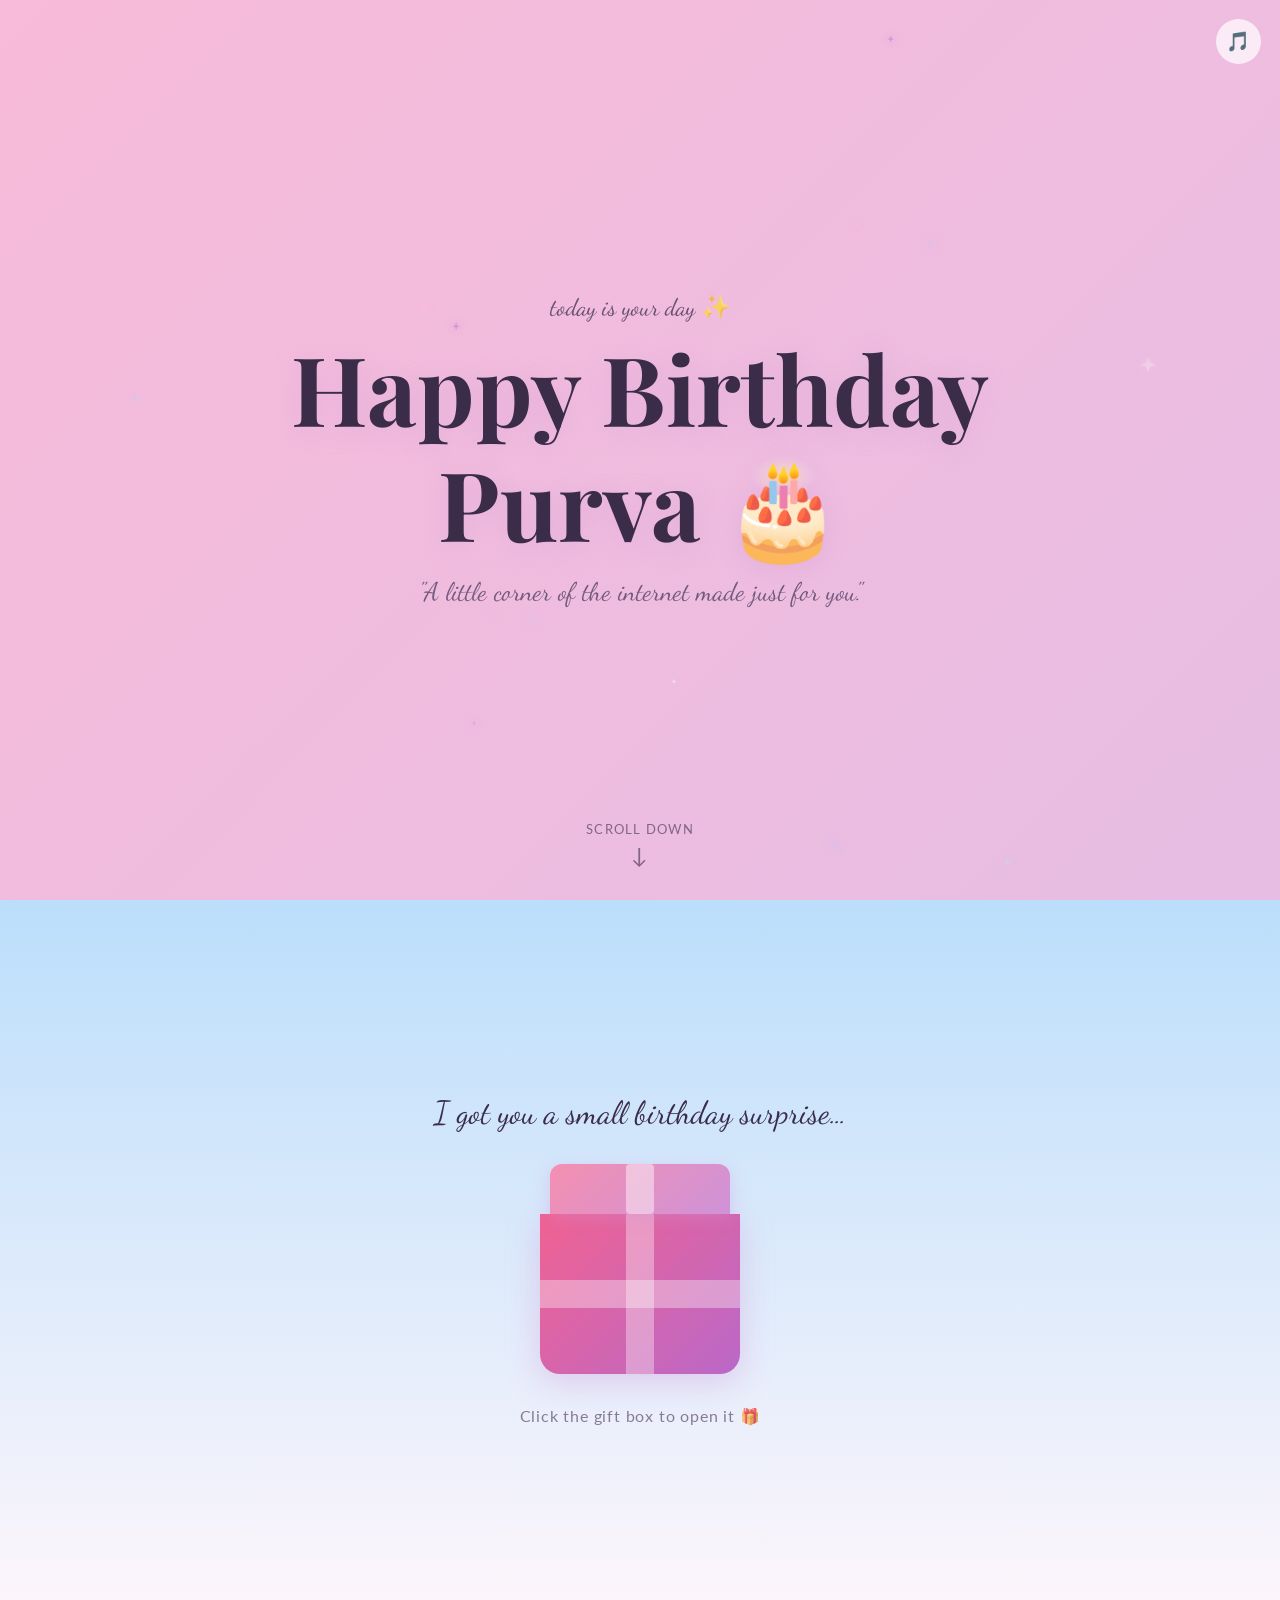
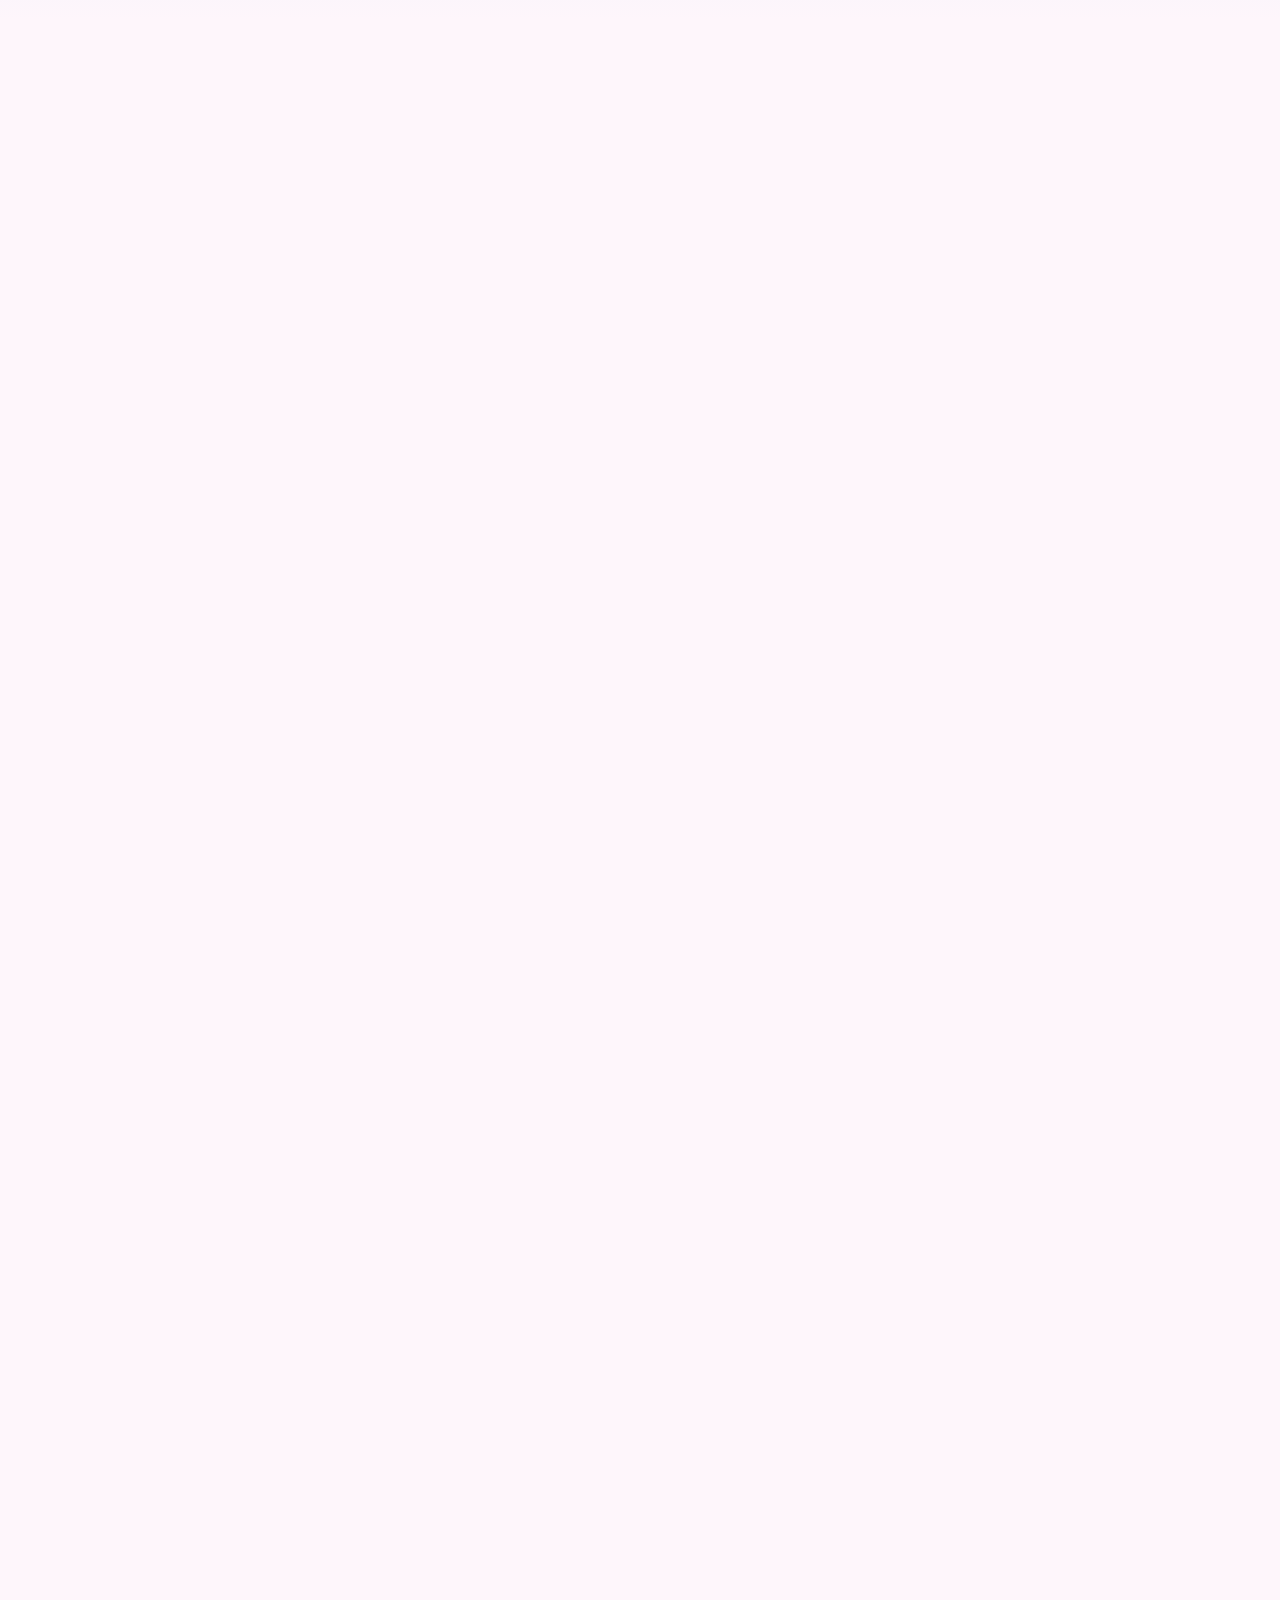
==== index.html @ baa48bbc "fix: lightbox focus trap, focus-visible rings for all interactive elements, closing section indentat" ====
<!DOCTYPE html>
<html lang="en">
<head>
  <meta charset="UTF-8" />
  <meta name="viewport" content="width=device-width, initial-scale=1.0" />
  <title>Happy Birthday Purva 🎂</title>

  <!-- Google Fonts -->
  <link rel="preconnect" href="https://fonts.googleapis.com" />
  <link rel="preconnect" href="https://fonts.gstatic.com" crossorigin />
  <link href="https://fonts.googleapis.com/css2?family=Dancing+Script:wght@700&family=Lato:wght@300;400;700&family=Playfair+Display:wght@600;700&display=swap" rel="stylesheet" />

  <link rel="stylesheet" href="style.css" />
</head>
<body>

  <!-- SECTION 1: Hero -->
  <section id="hero">
    <!-- Music toggle -->
    <button id="music-toggle" aria-label="Toggle background music">🎵</button>

    <!-- Balloon container (JS will add balloons) -->
    <div id="balloons"></div>

    <!-- Sparkle canvas -->
    <canvas id="sparkle-canvas" aria-hidden="true"></canvas>

    <!-- Hero content -->
    <div class="hero-content">
      <p class="accent-font hero-subtitle-top">today is your day ✨</p>
      <h1 class="hero-heading">Happy Birthday<br />Purva 🎂</h1>
      <p class="accent-font hero-subtitle">"A little corner of the internet made just for you."</p>
    </div>

    <!-- Scroll cue -->
    <div class="scroll-cue">
      <span>scroll down</span>
      <div class="scroll-arrow">↓</div>
    </div>
  </section>

  <!-- SECTION 2: Gift Box Surprise -->
  <section id="gift">
    <p class="accent-font gift-label">I got you a small birthday surprise…</p>
    <div id="gift-box" role="button" tabindex="0" aria-pressed="false" aria-label="Click to open your birthday surprise">
      <div id="gift-lid">
        <div class="ribbon-v"></div>
      </div>
      <div id="gift-base">
        <div class="ribbon-h"></div>
        <div class="ribbon-v base-ribbon-v"></div>
      </div>
    </div>
    <p class="gift-instruction">Click the gift box to open it 🎁</p>
    <!-- Confetti canvas (positioned over gift box) -->
    <canvas id="confetti-canvas" aria-hidden="true"></canvas>
  </section>

  <!-- SECTION 3: Photo Memories -->
  <section id="photos" class="hidden-section">
    <div class="section-container">
      <h2 class="section-heading">Photo Memories 📸</h2>
      <p class="section-sub accent-font">moments worth keeping forever</p>

      <div class="photo-grid">
        <!-- Replace src with your actual images. Edit caption text below each. -->
        <div class="photo-card" data-src="images/photo-1.jpg" tabindex="0" role="button" aria-label="Open photo: A beautiful memory">
          <div class="photo-thumb" style="background: linear-gradient(135deg, var(--pink), var(--lilac));">
            <span class="photo-placeholder">📷</span>
          </div>
          <p class="photo-caption"><!-- CAPTION -->A beautiful memory</p>
        </div>
        <div class="photo-card" data-src="images/photo-2.jpg" tabindex="0" role="button" aria-label="Open photo: Smiles all around">
          <div class="photo-thumb" style="background: linear-gradient(135deg, var(--lilac), var(--blue));">
            <span class="photo-placeholder">📷</span>
          </div>
          <p class="photo-caption"><!-- CAPTION -->Smiles all around</p>
        </div>
        <div class="photo-card" data-src="images/photo-3.jpg" tabindex="0" role="button" aria-label="Open photo: Golden hour">
          <div class="photo-thumb" style="background: linear-gradient(135deg, var(--blue), var(--pink));">
            <span class="photo-placeholder">📷</span>
          </div>
          <p class="photo-caption"><!-- CAPTION -->Golden hour</p>
        </div>
        <div class="photo-card" data-src="images/photo-4.jpg" tabindex="0" role="button" aria-label="Open photo: Just us">
          <div class="photo-thumb" style="background: linear-gradient(135deg, var(--pink), var(--blue));">
            <span class="photo-placeholder">📷</span>
          </div>
          <p class="photo-caption"><!-- CAPTION -->Just us</p>
        </div>
        <div class="photo-card" data-src="images/photo-5.jpg" tabindex="0" role="button" aria-label="Open photo: Favourite moments">
          <div class="photo-thumb" style="background: linear-gradient(135deg, var(--accent), var(--pink));">
            <span class="photo-placeholder">📷</span>
          </div>
          <p class="photo-caption"><!-- CAPTION -->Favourite moments</p>
        </div>
        <div class="photo-card" data-src="images/photo-6.jpg" tabindex="0" role="button" aria-label="Open photo: Always and forever">
          <div class="photo-thumb" style="background: linear-gradient(135deg, var(--lilac), var(--accent));">
            <span class="photo-placeholder">📷</span>
          </div>
          <p class="photo-caption"><!-- CAPTION -->Always and forever</p>
        </div>
      </div>
    </div>

    <!-- Lightbox overlay -->
    <div id="lightbox" aria-modal="true" role="dialog" aria-label="Photo lightbox">
      <button id="lightbox-close" aria-label="Close photo">✕</button>
      <img id="lightbox-img" src="" alt="Full size photo" />
    </div>
  </section>

  <!-- SECTION 4: Video Memories -->
  <section id="videos" class="hidden-section" style="background: linear-gradient(180deg, var(--cream) 0%, var(--lilac) 100%);">
    <div class="section-container">
      <h2 class="section-heading">Video Memories 🎬</h2>
      <p class="section-sub accent-font">moving pictures, moving hearts</p>

      <div class="video-grid">
        <!-- Replace src and poster with your actual video/image files -->
        <div class="video-card">
          <video controls preload="metadata" poster="">
            <!-- VIDEO -->
            <source src="videos/video-1.mp4" type="video/mp4" />
            Your browser does not support video.
          </video>
          <p class="video-caption"><!-- CAPTION -->A favourite memory</p>
        </div>

        <div class="video-card">
          <video controls preload="metadata" poster="">
            <!-- VIDEO -->
            <source src="videos/video-2.mp4" type="video/mp4" />
            Your browser does not support video.
          </video>
          <p class="video-caption"><!-- CAPTION -->Together always</p>
        </div>
      </div>
    </div>
  </section>

  <!-- SECTION 5: Birthday Message -->
  <section id="message" class="hidden-section">
    <div class="section-container">
      <h2 class="section-heading">A Message for You 💌</h2>

      <div class="message-card">
        <p class="message-text" id="birthday-message">
          Some people walk into your life and quietly rearrange it —
          making everything a little warmer, a little brighter, a little more worth celebrating.
          Purva, you are that kind of person.
          Today the universe pauses to celebrate you: your laughter, your light,
          the way you make ordinary moments feel like something worth remembering.
          Happy Birthday. May this year be as beautiful as you make everything around you.
        </p>
        <p class="message-signature accent-font">— with love ❤️</p>
      </div>
    </div>
  </section>

  <!-- SECTION 6 + 7: Send a Wish + Wish Animation -->
  <section id="wish" class="hidden-section">
    <div class="section-container">
      <h2 class="section-heading">Send a Wish to the Birthday Universe ✨</h2>
      <p class="section-sub accent-font">your words, carried by starlight</p>

      <p class="wish-description">
        If you could wish for anything today,<br />
        what would it be?<br />
        Write your wish below and send it into the universe.
      </p>

      <!-- Netlify form — do NOT remove data-netlify or the hidden input -->
      <form
        id="wish-form"
        name="birthday-wish"
        method="POST"
        data-netlify="true"
        netlify-honeypot="bot-field"
      >
        <input type="hidden" name="form-name" value="birthday-wish" />
        <!-- Honeypot: keep hidden from real users -->
        <p style="display:none;"><input name="bot-field" /></p>

        <label for="wish-textarea" class="sr-only">Your birthday wish</label>
        <textarea
          name="wish"
          id="wish-textarea"
          placeholder="Close your eyes, breathe, and write your wish…"
          rows="5"
          required
        ></textarea>

        <button type="submit" id="wish-submit">Send Wish ✨</button>
      </form>

      <!-- Wish animation overlay (hidden until submit) -->
      <div id="wish-animation" aria-live="polite">
        <canvas id="wish-canvas" aria-hidden="true"></canvas>
        <!-- Shooting star SVG -->
        <svg id="shooting-star" viewBox="0 0 200 60" aria-hidden="true">
          <defs>
            <linearGradient id="starGrad" x1="0%" y1="0%" x2="100%" y2="0%">
              <stop offset="0%" style="stop-color:#ffffff;stop-opacity:0" />
              <stop offset="100%" style="stop-color:#f8bbd9;stop-opacity:1" />
            </linearGradient>
          </defs>
          <line x1="0" y1="30" x2="170" y2="30" stroke="url(#starGrad)" stroke-width="2"/>
          <polygon points="185,30 170,24 175,30 170,36" fill="#f8bbd9"/>
          <circle cx="20" cy="26" r="2" fill="#e1bee7" opacity="0.7"/>
          <circle cx="50" cy="33" r="1.5" fill="#bbdefb" opacity="0.6"/>
          <circle cx="90" cy="25" r="2.5" fill="#f8bbd9" opacity="0.8"/>
          <circle cx="130" cy="34" r="1.5" fill="#ffffff" opacity="0.5"/>
        </svg>
        <p id="wish-success" class="accent-font">
          Your wish has been sent to the Birthday Universe 🌌<br />
          <span>May the stars make it come true.</span>
        </p>
      </div>
    </div>
  </section>

  <!-- SECTION 7: Closing -->
  <section id="closing" class="hidden-section">
    <!-- Floating hearts (JS will inject these) -->
    <div id="hearts-container"></div>

    <div class="section-container closing-content">
      <p class="closing-text">
        Some people make the world brighter<br />just by being in it.
      </p>
      <p class="closing-text closing-thanks">
        Thank you for being one of those people.
      </p>
      <p class="closing-finale accent-font">Happy Birthday ❤️</p>
    </div>
  </section>

  <!-- Background music — replace src with your MP3 -->
  <!-- MUSIC -->
  <audio id="bg-music" loop>
    <source src="music.mp3" type="audio/mpeg" />
  </audio>

  <script src="script.js"></script>
</body>
</html>
---- style.css ----
/* Birthday Website — style.css */

/* =========================================
   CSS Custom Properties
   ========================================= */
:root {
  --pink:   #f8bbd9;
  --lilac:  #e1bee7;
  --blue:   #bbdefb;
  --cream:  #fef6fb;
  --text:   #5c4a6b;
  --accent: #ce93d8;
  --dark:   #3b2d4a;
  --white:  #ffffff;
  --radius: 1.5rem;
  --shadow: 0 8px 32px rgba(92, 74, 107, 0.12);
  --transition: 0.35s cubic-bezier(0.4, 0, 0.2, 1); /* full shorthand for quick one-liners */
  --easing: cubic-bezier(0.4, 0, 0.2, 1);           /* curve only — for declarations that need a custom duration */
}

/* =========================================
   Reset
   ========================================= */
*, *::before, *::after {
  box-sizing: border-box;
  margin: 0;
  padding: 0;
}

html {
  scroll-behavior: smooth;
}

body {
  font-family: 'Lato', sans-serif;
  color: var(--text);
  background: var(--cream);
  overflow-x: hidden;
}

/* =========================================
   Typography
   ========================================= */
h1, h2, h3 {
  font-family: 'Playfair Display', serif;
  color: var(--dark);
  line-height: 1.2;
}

.accent-font {
  font-family: 'Dancing Script', cursive;
}

/* =========================================
   Hidden sections — revealed after gift open
   ========================================= */
.hidden-section {
  opacity: 0;
  visibility: hidden;
  transform: translateY(40px);
  /* visibility is discrete — snaps at 50% mark, keeping element inaccessible while invisible */
  transition: opacity 0.7s var(--easing), transform 0.7s var(--easing), visibility 0.7s;
}

.hidden-section.revealed {
  opacity: 1;
  visibility: visible;
  transform: translateY(0);
}

/* Visually hidden but accessible to screen readers */
.sr-only {
  position: absolute;
  width: 1px;
  height: 1px;
  padding: 0;
  margin: -1px;
  overflow: hidden;
  clip: rect(0,0,0,0);
  white-space: nowrap;
  border: 0;
}

/* =========================================
   Reduced motion
   ========================================= */
@media (prefers-reduced-motion: reduce) {
  *, *::before, *::after {
    animation-duration: 0.01ms !important;
    transition-duration: 0.01ms !important;
  }
}

/* =========================================
   Hero Section
   ========================================= */
#hero {
  position: relative;
  min-height: 100vh;
  display: flex;
  flex-direction: column;
  align-items: center;
  justify-content: center;
  overflow: hidden;
  background: linear-gradient(135deg, var(--pink), var(--lilac), var(--blue), var(--pink));
  background-size: 400% 400%;
  animation: gradientShift 12s ease infinite;
}

@keyframes gradientShift {
  0%   { background-position: 0% 50%; }
  50%  { background-position: 100% 50%; }
  100% { background-position: 0% 50%; }
}

/* Music toggle */
#music-toggle {
  position: fixed;
  top: 1.2rem;
  right: 1.2rem;
  z-index: 1000;
  background: rgba(255,255,255,0.7);
  border: none;
  border-radius: 50%;
  width: 2.8rem;
  height: 2.8rem;
  font-size: 1.2rem;
  cursor: pointer;
  backdrop-filter: blur(8px);
  transition: transform var(--transition), background var(--transition);
}
#music-toggle:hover { transform: scale(1.15); background: rgba(255,255,255,0.9); }
#music-toggle:focus-visible { outline: 3px solid var(--accent); outline-offset: 3px; }

/* Sparkle canvas */
#sparkle-canvas {
  position: absolute;
  inset: 0;
  pointer-events: none;
  width: 100%;
  height: 100%;
}

/* Balloons */
.balloon {
  position: absolute;
  bottom: -120px;
  font-size: clamp(2rem, 5vw, 3.5rem);
  animation: floatUp var(--dur, 8s) ease-in infinite;
  animation-delay: var(--delay, 0s);
  user-select: none;
  pointer-events: none;
}

@keyframes floatUp {
  0%   { transform: translateY(0) rotate(-5deg); opacity: 0.9; }
  50%  { transform: translateY(-45vh) rotate(5deg); }
  100% { transform: translateY(-110vh) rotate(-3deg); opacity: 0; }
}

/* Hero content */
.hero-content {
  text-align: center;
  z-index: 2;
  padding: 2rem;
}

.hero-subtitle-top {
  font-size: clamp(1.1rem, 3vw, 1.5rem);
  color: var(--dark);
  opacity: 0.75;
  margin-bottom: 0.5rem;
}

.hero-heading {
  font-size: clamp(2.8rem, 8vw, 6rem);
  color: var(--dark);
  text-shadow: 0 4px 24px rgba(206, 147, 216, 0.3);
  margin-bottom: 1rem;
}

.hero-subtitle {
  font-size: clamp(1.1rem, 3vw, 1.6rem);
  color: var(--text);
  opacity: 0.85;
}

/* Scroll cue */
.scroll-cue {
  position: absolute;
  bottom: 2rem;
  text-align: center;
  color: var(--dark);
  opacity: 0.6;
  font-size: 0.8rem;
  letter-spacing: 0.1em;
  text-transform: uppercase;
  z-index: 2;
}

.scroll-arrow {
  font-size: 1.4rem;
  animation: bounce 2s ease infinite;
  margin-top: 0.25rem;
}

@keyframes bounce {
  0%, 100% { transform: translateY(0); }
  50%       { transform: translateY(8px); }
}

/* =========================================
   Gift Box Section
   ========================================= */
#gift {
  min-height: 80vh;
  display: flex;
  flex-direction: column;
  align-items: center;
  justify-content: center;
  gap: 2rem;
  padding: 4rem 1rem;
  position: relative;
  background: linear-gradient(180deg, var(--blue) 0%, var(--cream) 100%);
}

.gift-label {
  font-size: clamp(1.3rem, 4vw, 2rem);
  color: var(--dark);
  text-align: center;
}

.gift-instruction {
  font-size: 1rem;
  color: var(--text);
  opacity: 0.7;
  letter-spacing: 0.05em;
}

/* Gift box */
#gift-box {
  cursor: pointer;
  display: flex;
  flex-direction: column;
  align-items: center;
  transition: transform 0.2s;
  outline: none;
}
#gift-box:hover { transform: scale(1.05); }
#gift-box:focus-visible { outline: 3px solid var(--accent); border-radius: 4px; }

#gift-lid {
  position: relative; /* anchors z-index and transform-origin for open animation */
  width: 180px;
  height: 50px;
  background: linear-gradient(135deg, #f48fb1, #ce93d8);
  border-radius: 12px 12px 0 0;
  display: flex;
  align-items: center;
  justify-content: center;
  box-shadow: 0 4px 16px rgba(206,147,216,0.35);
  transform-origin: top center;
  transition: transform 0.6s cubic-bezier(0.34, 1.56, 0.64, 1),
              opacity 0.5s ease;
  z-index: 2;
}

#gift-lid.open {
  transform: translateY(-110px) rotate(-25deg);
  opacity: 0;
}

#gift-lid .ribbon-v {
  position: absolute;
  width: 28px;
  height: 100%;
  background: rgba(255,255,255,0.45);
  border-radius: 4px;
}

#gift-base {
  width: 200px;
  height: 160px;
  background: linear-gradient(135deg, #f06292, #ba68c8);
  border-radius: 0 0 20px 20px;
  position: relative;
  overflow: hidden;
  box-shadow: 0 8px 32px rgba(206,147,216,0.4);
}

#gift-base .ribbon-h {
  position: absolute;
  top: 50%;
  left: 0; right: 0;
  height: 28px;
  background: rgba(255,255,255,0.35);
  transform: translateY(-50%);
}

#gift-base .base-ribbon-v {
  position: absolute;
  top: 0; bottom: 0;
  left: 50%;
  width: 28px;
  background: rgba(255,255,255,0.35);
  transform: translateX(-50%);
}

/* Confetti canvas */
#confetti-canvas {
  position: absolute;
  inset: 0;
  width: 100%;
  height: 100%;
  pointer-events: none;
  z-index: 10;
}

/* =========================================
   Shared Section Layout
   ========================================= */
.section-container {
  max-width: 1100px;
  margin: 0 auto;
  padding: 5rem 1.5rem;
  text-align: center;
}

.section-heading {
  font-size: clamp(2rem, 5vw, 3rem);
  margin-bottom: 0.5rem;
}

.section-sub {
  font-size: clamp(1rem, 2.5vw, 1.3rem);
  color: var(--accent);
  margin-bottom: 3rem;
}

/* =========================================
   Photo Grid
   ========================================= */
.photo-grid {
  display: grid;
  grid-template-columns: repeat(3, 1fr);
  gap: 1.25rem;
}

@media (max-width: 768px) {
  .photo-grid { grid-template-columns: repeat(2, 1fr); }
}
@media (max-width: 480px) {
  .photo-grid { grid-template-columns: 1fr; }
}

.photo-card {
  cursor: pointer;
  border-radius: var(--radius);
  overflow: hidden;
  box-shadow: var(--shadow);
  transition: transform var(--transition), box-shadow var(--transition);
  background: var(--white);
}
.photo-card:hover {
  transform: scale(1.03);
  box-shadow: 0 16px 48px rgba(92, 74, 107, 0.18);
}
.photo-card:focus-visible {
  outline: 3px solid var(--accent);
  outline-offset: 3px;
}

.photo-thumb {
  width: 100%;
  aspect-ratio: 4/3;
  display: flex;
  align-items: center;
  justify-content: center;
  overflow: hidden;
}

.photo-thumb img {
  width: 100%;
  height: 100%;
  object-fit: cover;
}

.photo-placeholder {
  font-size: 3rem;
  opacity: 0.5;
}

.photo-caption {
  padding: 0.75rem 1rem;
  font-size: 0.9rem;
  color: var(--text);
  text-align: center;
}

/* =========================================
   Lightbox
   ========================================= */
#lightbox {
  position: fixed;
  inset: 0;
  background: rgba(30, 15, 40, 0.92);
  display: flex;
  align-items: center;
  justify-content: center;
  z-index: 9999;
  opacity: 0;
  visibility: hidden;
  transition: opacity 0.3s, visibility 0.3s;
}
#lightbox.open {
  opacity: 1;
  visibility: visible;
}

#lightbox-img {
  max-width: 90vw;
  max-height: 85vh;
  border-radius: var(--radius);
  box-shadow: 0 24px 80px rgba(0,0,0,0.6);
}

#lightbox-close {
  position: absolute;
  top: 1.5rem;
  right: 1.5rem;
  background: rgba(255,255,255,0.15);
  border: none;
  color: white;
  font-size: 1.5rem;
  width: 2.5rem;
  height: 2.5rem;
  border-radius: 50%;
  cursor: pointer;
  transition: background var(--transition);
}
#lightbox-close:hover { background: rgba(255,255,255,0.3); }
#lightbox-close:focus-visible { outline: 3px solid white; outline-offset: 3px; }

/* =========================================
   Video Section
   ========================================= */
.video-grid {
  display: flex;
  gap: 1.5rem;
  justify-content: center;
  flex-wrap: wrap;
}

.video-card {
  background: var(--white);
  border-radius: var(--radius);
  overflow: hidden;
  box-shadow: var(--shadow);
  width: 100%;
  max-width: 480px;
  transition: box-shadow var(--transition), transform var(--transition);
}
.video-card:hover {
  box-shadow: 0 12px 40px rgba(206, 147, 216, 0.3);
  transform: translateY(-4px);
}

.video-card video {
  width: 100%;
  display: block;
  background: linear-gradient(135deg, var(--pink), var(--lilac));
  min-height: 200px;
}

.video-caption {
  padding: 0.75rem 1rem;
  font-size: 0.9rem;
  color: var(--text);
  text-align: center;
}

/* =========================================
   Birthday Message Section
   ========================================= */
#message {
  background: linear-gradient(135deg, var(--lilac) 0%, var(--pink) 100%);
  padding: 2rem 0;
}

.message-card {
  background: rgba(255, 255, 255, 0.55);
  backdrop-filter: blur(16px);
  -webkit-backdrop-filter: blur(16px);
  border: 1.5px solid rgba(255,255,255,0.7);
  border-radius: calc(var(--radius) * 1.5);
  padding: clamp(2rem, 5vw, 4rem);
  max-width: 720px;
  margin: 0 auto;
  box-shadow: 0 8px 48px rgba(206,147,216,0.2);
  text-align: center;
}

.message-text {
  font-size: clamp(1.05rem, 2.5vw, 1.3rem);
  line-height: 1.9;
  color: var(--dark);
  font-style: italic;
}

/* Word-by-word reveal — words start invisible */
.message-word {
  display: inline-block;
  opacity: 0;
  transform: translateY(12px);
  transition: opacity 0.5s ease, transform 0.5s ease;
}
.message-word.visible {
  opacity: 1;
  transform: translateY(0);
}

.message-signature {
  margin-top: 2rem;
  font-size: 1.4rem;
  color: var(--accent);
  opacity: 0;
  transition: opacity 1s ease; /* JS controls timing; no CSS delay needed */
}
.message-signature.visible { opacity: 1; }

/* =========================================
   Wish Section
   ========================================= */
#wish {
  background: linear-gradient(180deg, var(--cream) 0%, var(--blue) 100%);
}

.wish-description {
  font-size: clamp(1rem, 2.5vw, 1.2rem);
  line-height: 1.9;
  color: var(--text);
  margin-bottom: 2.5rem;
}

#wish-form {
  display: flex;
  flex-direction: column;
  align-items: center;
  gap: 1.25rem;
  max-width: 560px;
  margin: 0 auto;
}

#wish-textarea {
  width: 100%;
  padding: 1.25rem 1.5rem;
  border: 2px solid var(--lilac);
  border-radius: var(--radius);
  font-family: 'Lato', sans-serif;
  font-size: 1rem;
  color: var(--dark);
  background: rgba(255,255,255,0.8);
  resize: vertical;
  outline: none;
  box-shadow: var(--shadow);
  transition: border-color var(--transition), box-shadow var(--transition);
}
#wish-textarea:focus {
  border-color: var(--accent);
  box-shadow: 0 0 0 4px rgba(206,147,216,0.2);
}

#wish-submit {
  padding: 0.9rem 2.5rem;
  background: linear-gradient(135deg, var(--accent), #f48fb1);
  color: white;
  border: none;
  border-radius: 2rem;
  font-size: 1.1rem;
  font-family: 'Lato', sans-serif;
  cursor: pointer;
  box-shadow: 0 4px 24px rgba(206,147,216,0.4);
  animation: glowPulse 2.5s ease infinite;
  transition: transform var(--transition);
}
#wish-submit:hover { transform: scale(1.05); }
#wish-submit:focus-visible { outline: 3px solid var(--dark); outline-offset: 3px; }

@keyframes glowPulse {
  0%, 100% { box-shadow: 0 4px 24px rgba(206,147,216,0.4); }
  50%       { box-shadow: 0 4px 40px rgba(206,147,216,0.75); }
}

/* Wish animation overlay */
#wish-animation {
  display: none;
  position: relative;
  min-height: 300px;
  align-items: center;
  justify-content: center;
  flex-direction: column;
}

#wish-canvas {
  position: absolute;
  inset: 0;
  width: 100%;
  height: 100%;
  pointer-events: none;
}

#shooting-star {
  width: clamp(160px, 40vw, 280px);
  position: absolute;
  top: 30%;
  left: -20%;
  opacity: 0;
}
#shooting-star.animate {
  animation: shootAcross 1.4s cubic-bezier(0.25, 0.46, 0.45, 0.94) forwards;
}
@keyframes shootAcross {
  0%   { left: -20%; opacity: 0; top: 20%; }
  15%  { opacity: 1; }
  85%  { opacity: 1; }
  100% { left: 110%; opacity: 0; top: 60%; }
}

#wish-success {
  font-size: clamp(1.3rem, 4vw, 2rem);
  color: var(--dark);
  text-align: center;
  line-height: 1.7;
  opacity: 0;
  transform: translateY(20px);
  transition: opacity 1s ease, transform 1s ease;
  z-index: 2;
}
#wish-success span {
  display: block;
  font-size: 0.75em;
  color: var(--accent);
  margin-top: 0.5rem;
}
#wish-success.visible {
  opacity: 1;
  transform: translateY(0);
}

/* =========================================
   Closing Section
   ========================================= */
#closing {
  position: relative;
  min-height: 60vh;
  background: linear-gradient(135deg, var(--pink), var(--lilac), var(--blue));
  display: flex;
  align-items: center;
  justify-content: center;
  overflow: hidden;
  padding: 5rem 1rem;
}

.closing-content {
  position: relative;
  z-index: 2;
}

.closing-text {
  font-size: clamp(1.2rem, 3.5vw, 1.7rem);
  color: var(--dark);
  line-height: 1.8;
  margin-bottom: 1rem;
  text-align: center;
}

.closing-thanks {
  font-style: italic;
  opacity: 0.85;
}

.closing-finale {
  font-size: clamp(2rem, 6vw, 3.5rem);
  color: var(--dark);
  margin-top: 2rem;
  text-align: center;
}

/* Floating hearts */
.floating-heart {
  position: absolute;
  font-size: var(--size, 1.8rem);
  bottom: -60px;
  left: var(--left, 50%);
  opacity: 0;
  animation: floatHeart var(--dur, 7s) ease-in var(--delay, 0s) infinite;
  pointer-events: none;
  user-select: none;
}

@keyframes floatHeart {
  0%   { transform: translateY(0) scale(1); opacity: 0; }
  10%  { opacity: 0.8; }
  90%  { opacity: 0.4; }
  100% { transform: translateY(-100vh) scale(0.7) rotate(20deg); opacity: 0; }
}

#hearts-container {
  position: absolute;
  inset: 0;
  pointer-events: none;
}

/* =========================================
   Mobile Polish
   ========================================= */
@media (max-width: 600px) {
  .hero-heading { letter-spacing: -0.02em; }

  #gift-box #gift-lid { width: 130px; height: 40px; }
  #gift-box #gift-base { width: 150px; height: 120px; }

  #gift-lid.open { transform: translateY(-85px) rotate(-25deg); }

  .message-card { padding: 1.75rem 1.25rem; }

  .video-grid { flex-direction: column; align-items: center; }

  #wish-form { padding: 0 0.5rem; }

  .closing-finale { font-size: clamp(1.8rem, 10vw, 2.5rem); }

  /* Larger tap targets */
  #wish-submit { width: 100%; max-width: 320px; padding: 1rem; }
  #lightbox-close { width: 3rem; height: 3rem; font-size: 1.3rem; }
}

@media (max-width: 380px) {
  .hero-heading { font-size: 2.4rem; }
  .gift-label { font-size: 1.1rem; }
}
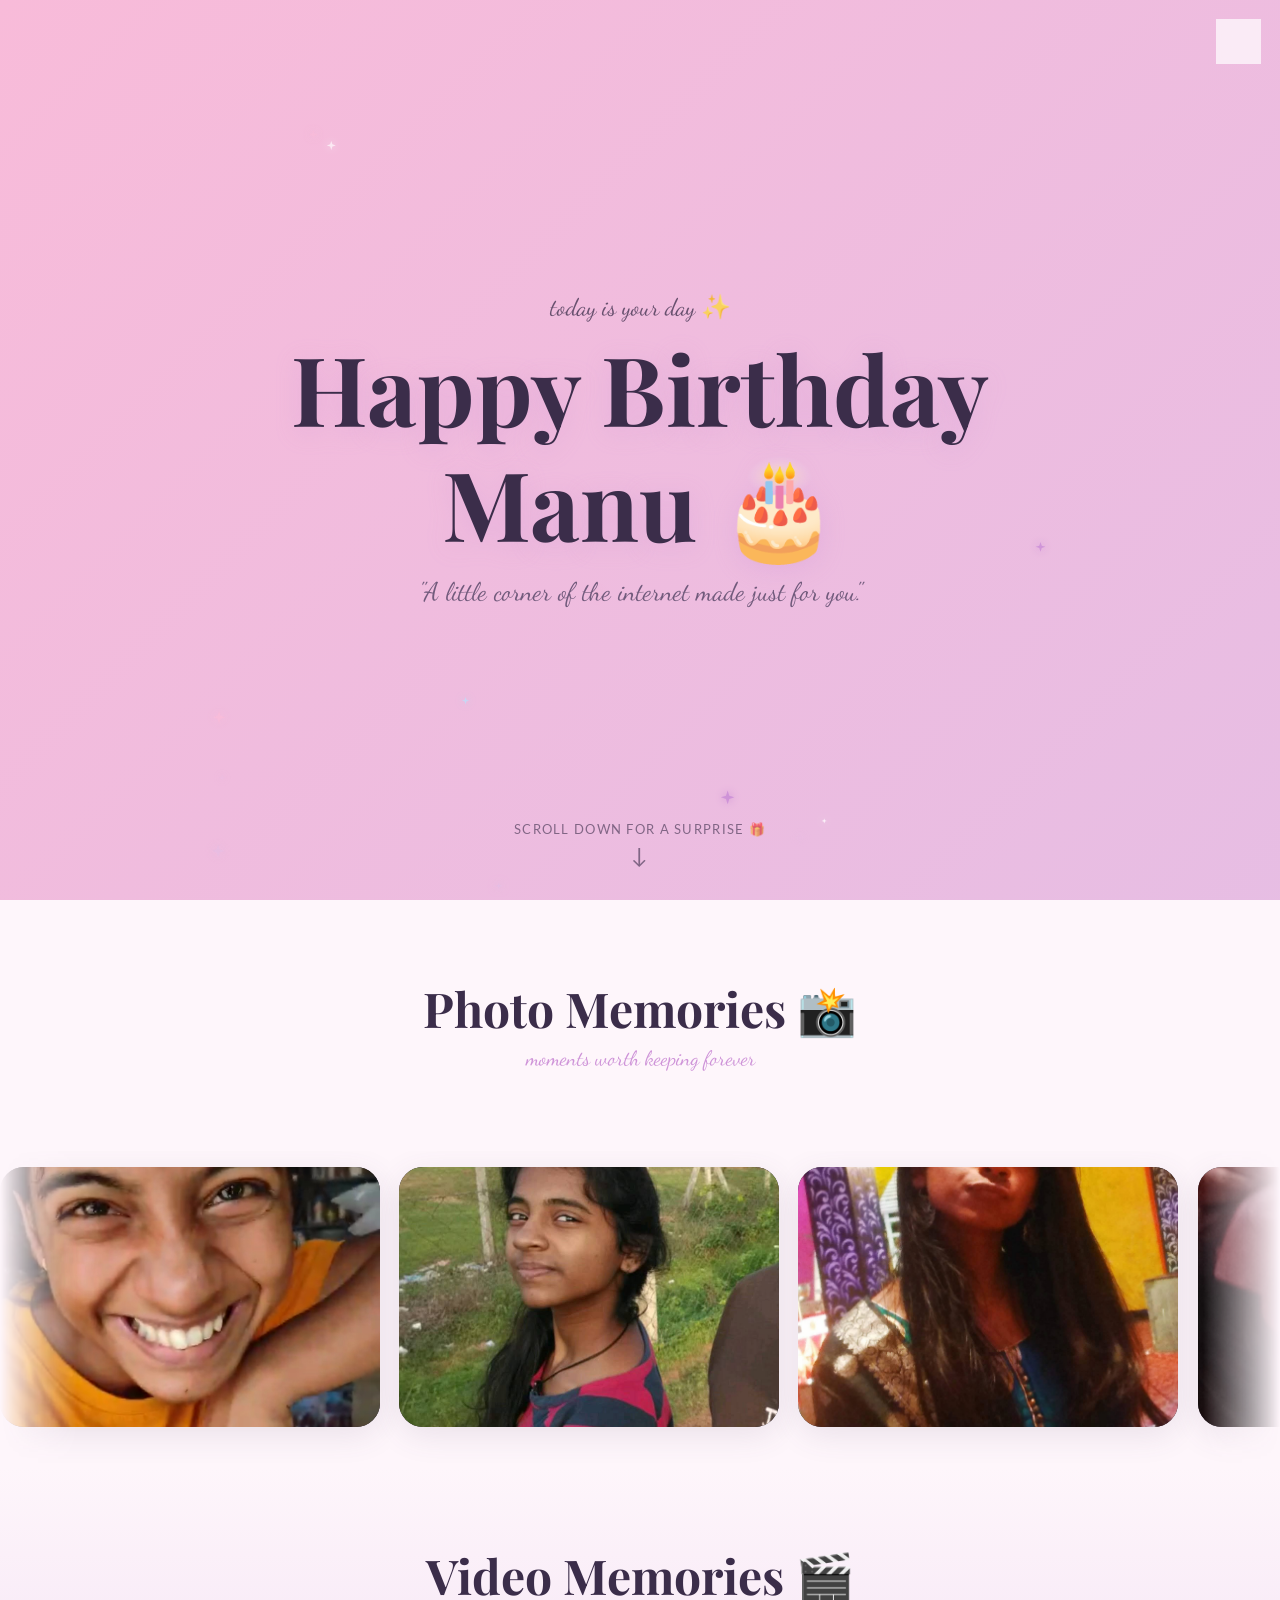
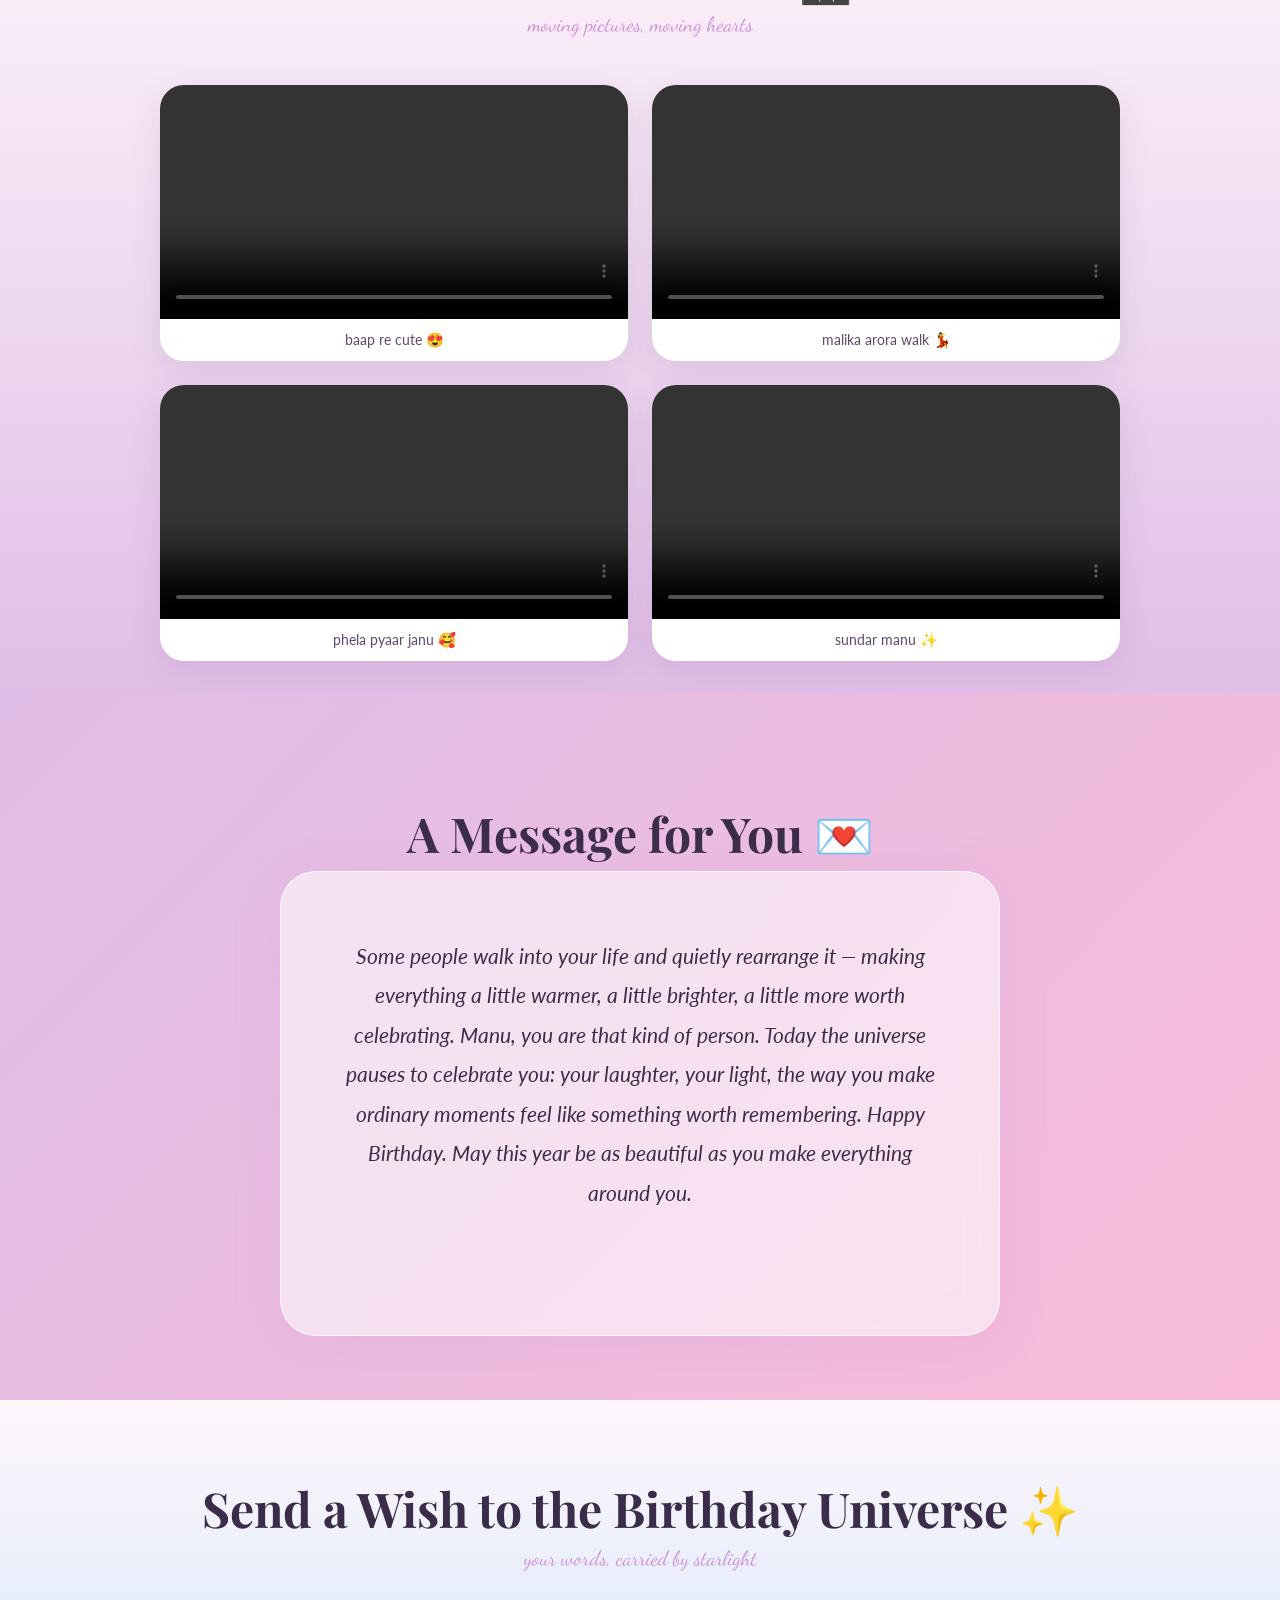
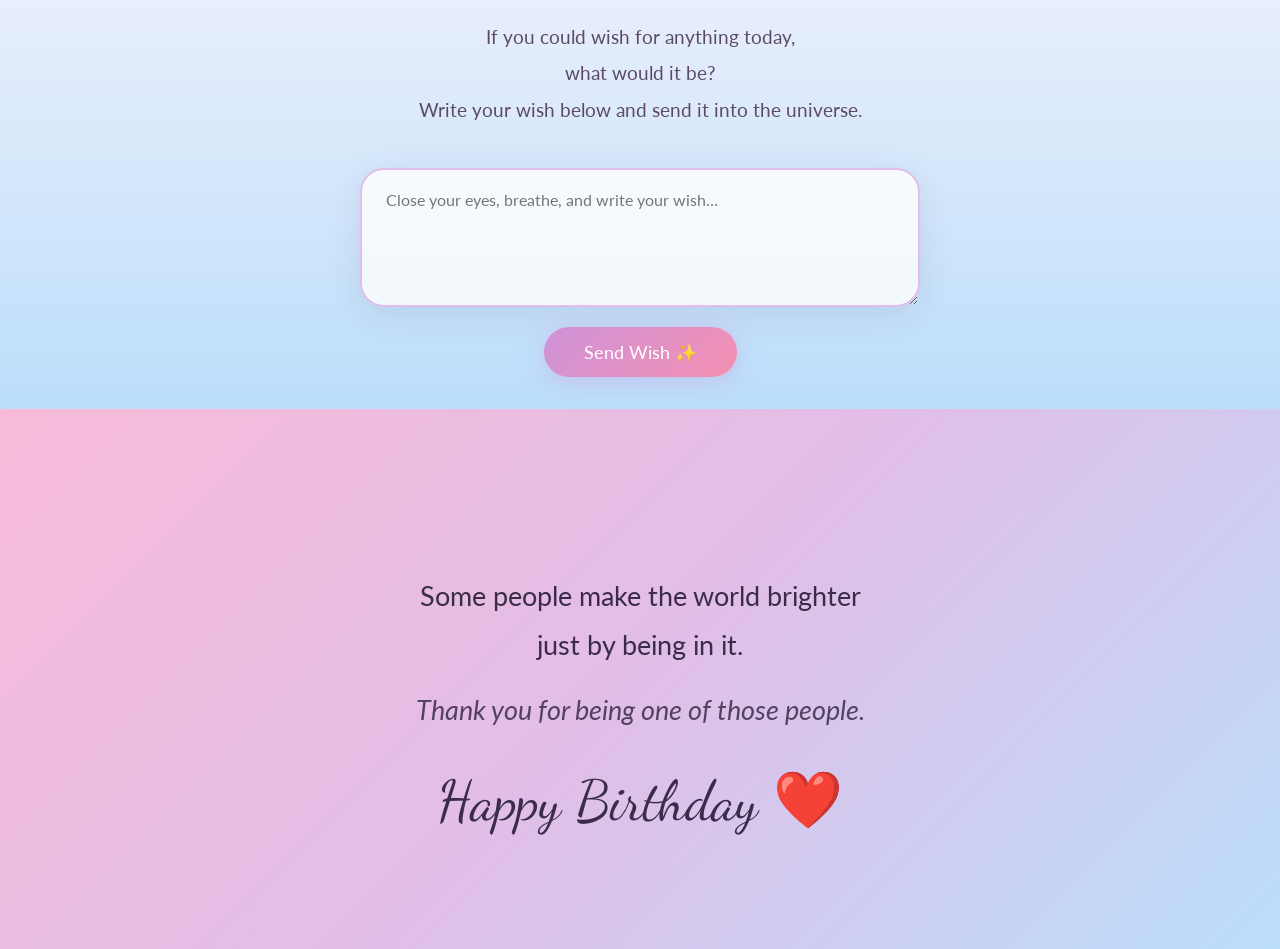
==== commit 97394fd8: "working code with animation" ====
--- a/index.html
+++ b/index.html
@@ -3,7 +3,7 @@
 <head>
   <meta charset="UTF-8" />
   <meta name="viewport" content="width=device-width, initial-scale=1.0" />
-  <title>Happy Birthday Purva 🎂</title>
+  <title>Happy Birthday Manu 🎂</title>
 
   <!-- Google Fonts -->
   <link rel="preconnect" href="https://fonts.googleapis.com" />
@@ -28,79 +28,96 @@
     <!-- Hero content -->
     <div class="hero-content">
       <p class="accent-font hero-subtitle-top">today is your day ✨</p>
-      <h1 class="hero-heading">Happy Birthday<br />Purva 🎂</h1>
+      <h1 class="hero-heading">Happy Birthday<br />Manu 🎂</h1>
       <p class="accent-font hero-subtitle">"A little corner of the internet made just for you."</p>
     </div>
 
     <!-- Scroll cue -->
     <div class="scroll-cue">
-      <span>scroll down</span>
+      <span>scroll down for a surprise 🎁</span>
       <div class="scroll-arrow">↓</div>
     </div>
   </section>
 
-  <!-- SECTION 2: Gift Box Surprise -->
-  <section id="gift">
-    <p class="accent-font gift-label">I got you a small birthday surprise…</p>
-    <div id="gift-box" role="button" tabindex="0" aria-pressed="false" aria-label="Click to open your birthday surprise">
-      <div id="gift-lid">
-        <div class="ribbon-v"></div>
-      </div>
-      <div id="gift-base">
-        <div class="ribbon-h"></div>
-        <div class="ribbon-v base-ribbon-v"></div>
-      </div>
-    </div>
-    <p class="gift-instruction">Click the gift box to open it 🎁</p>
-    <!-- Confetti canvas (positioned over gift box) -->
-    <canvas id="confetti-canvas" aria-hidden="true"></canvas>
-  </section>
-
-  <!-- SECTION 3: Photo Memories -->
-  <section id="photos" class="hidden-section">
-    <div class="section-container">
+  <!-- SECTION 2: Photo Memories -->
+  <section id="photos">
+    <div class="section-container section-inner">
       <h2 class="section-heading">Photo Memories 📸</h2>
       <p class="section-sub accent-font">moments worth keeping forever</p>
-
-      <div class="photo-grid">
-        <!-- Replace src with your actual images. Edit caption text below each. -->
-        <div class="photo-card" data-src="images/photo-1.jpg" tabindex="0" role="button" aria-label="Open photo: A beautiful memory">
-          <div class="photo-thumb" style="background: linear-gradient(135deg, var(--pink), var(--lilac));">
-            <span class="photo-placeholder">📷</span>
-          </div>
-          <p class="photo-caption"><!-- CAPTION -->A beautiful memory</p>
-        </div>
-        <div class="photo-card" data-src="images/photo-2.jpg" tabindex="0" role="button" aria-label="Open photo: Smiles all around">
-          <div class="photo-thumb" style="background: linear-gradient(135deg, var(--lilac), var(--blue));">
-            <span class="photo-placeholder">📷</span>
-          </div>
-          <p class="photo-caption"><!-- CAPTION -->Smiles all around</p>
-        </div>
-        <div class="photo-card" data-src="images/photo-3.jpg" tabindex="0" role="button" aria-label="Open photo: Golden hour">
-          <div class="photo-thumb" style="background: linear-gradient(135deg, var(--blue), var(--pink));">
-            <span class="photo-placeholder">📷</span>
-          </div>
-          <p class="photo-caption"><!-- CAPTION -->Golden hour</p>
-        </div>
-        <div class="photo-card" data-src="images/photo-4.jpg" tabindex="0" role="button" aria-label="Open photo: Just us">
-          <div class="photo-thumb" style="background: linear-gradient(135deg, var(--pink), var(--blue));">
-            <span class="photo-placeholder">📷</span>
-          </div>
-          <p class="photo-caption"><!-- CAPTION -->Just us</p>
-        </div>
-        <div class="photo-card" data-src="images/photo-5.jpg" tabindex="0" role="button" aria-label="Open photo: Favourite moments">
-          <div class="photo-thumb" style="background: linear-gradient(135deg, var(--accent), var(--pink));">
-            <span class="photo-placeholder">📷</span>
-          </div>
-          <p class="photo-caption"><!-- CAPTION -->Favourite moments</p>
-        </div>
-        <div class="photo-card" data-src="images/photo-6.jpg" tabindex="0" role="button" aria-label="Open photo: Always and forever">
-          <div class="photo-thumb" style="background: linear-gradient(135deg, var(--lilac), var(--accent));">
-            <span class="photo-placeholder">📷</span>
-          </div>
-          <p class="photo-caption"><!-- CAPTION -->Always and forever</p>
-        </div>
-      </div>
+    </div>
+
+    <div class="carousel-wrapper">
+      <div class="carousel-track" id="carousel-track">
+        <!-- original set -->
+        <div class="photo-card" data-src="images/1images-1.jpg"><img src="images/1images-1.jpg" alt="Memory 1"></div>
+        <div class="photo-card" data-src="images/2images-01.jpg"><img src="images/2images-01.jpg" alt="Memory 2"></div>
+        <div class="photo-card" data-src="images/3images-4.jpg"><img src="images/3images-4.jpg" alt="Memory 3"></div>
+        <div class="photo-card" data-src="images/4images-1.png"><img src="images/4images-1.png" alt="Memory 4"></div>
+        <div class="photo-card" data-src="images/4images-5.jpg"><img src="images/4images-5.jpg" alt="Memory 5"></div>
+        <div class="photo-card" data-src="images/5images-1.jpg"><img src="images/5images-1.jpg" alt="Memory 6"></div>
+        <div class="photo-card" data-src="images/5images-2.jpg"><img src="images/5images-2.jpg" alt="Memory 7"></div>
+        <div class="photo-card" data-src="images/5images-3.jpg"><img src="images/5images-3.jpg" alt="Memory 8"></div>
+        <div class="photo-card" data-src="images/5images-4.jpg"><img src="images/5images-4.jpg" alt="Memory 9"></div>
+        <div class="photo-card" data-src="images/5images-5.jpg"><img src="images/5images-5.jpg" alt="Memory 10"></div>
+        <div class="photo-card" data-src="images/6images-6.jpg"><img src="images/6images-6.jpg" alt="Memory 11"></div>
+        <div class="photo-card" data-src="images/6images-8.jpg"><img src="images/6images-8.jpg" alt="Memory 12"></div>
+        <div class="photo-card" data-src="images/7images-7.jpg"><img src="images/7images-7.jpg" alt="Memory 13"></div>
+        <div class="photo-card" data-src="images/8images-10.jpg"><img src="images/8images-10.jpg" alt="Memory 14"></div>
+        <div class="photo-card" data-src="images/9images-13.jpg"><img src="images/9images-13.jpg" alt="Memory 15"></div>
+        <div class="photo-card" data-src="images/10images.jpg"><img src="images/10images.jpg" alt="Memory 16"></div>
+        <div class="photo-card" data-src="images/11images-2.jpg"><img src="images/11images-2.jpg" alt="Memory 17"></div>
+        <div class="photo-card" data-src="images/12images-16.jpg"><img src="images/12images-16.jpg" alt="Memory 18"></div>
+        <div class="photo-card" data-src="images/13images-8.jpg"><img src="images/13images-8.jpg" alt="Memory 19"></div>
+        <div class="photo-card" data-src="images/14images-9.jpg"><img src="images/14images-9.jpg" alt="Memory 20"></div>
+        <div class="photo-card" data-src="images/14photo-21.jpg"><img src="images/14photo-21.jpg" alt="Memory 21"></div>
+        <div class="photo-card" data-src="images/14photo-31.jpg"><img src="images/14photo-31.jpg" alt="Memory 22"></div>
+        <div class="photo-card" data-src="images/15images-11.jpg"><img src="images/15images-11.jpg" alt="Memory 23"></div>
+        <div class="photo-card" data-src="images/15photo-22.jpg"><img src="images/15photo-22.jpg" alt="Memory 24"></div>
+        <div class="photo-card" data-src="images/16images-12.jpg"><img src="images/16images-12.jpg" alt="Memory 25"></div>
+        <div class="photo-card" data-src="images/17images-14.jpg"><img src="images/17images-14.jpg" alt="Memory 26"></div>
+        <div class="photo-card" data-src="images/18images-15.jpg"><img src="images/18images-15.jpg" alt="Memory 27"></div>
+        <div class="photo-card" data-src="images/19photo-14.jpg"><img src="images/19photo-14.jpg" alt="Memory 28"></div>
+        <div class="photo-card" data-src="images/photo-3.jpg"><img src="images/photo-3.jpg" alt="Memory 29"></div>
+        <div class="photo-card" data-src="images/photo-11.jpg"><img src="images/photo-11.jpg" alt="Memory 30"></div>
+        <div class="photo-card" data-src="images/photo-15.jpg"><img src="images/photo-15.jpg" alt="Memory 31"></div>
+        <div class="photo-card" data-src="images/photo-23.jpg"><img src="images/photo-23.jpg" alt="Memory 32"></div>
+        <div class="photo-card" data-src="images/Screenshot_2024-06-10-22-54-51-932_com.snapchat.android.jpg"><img src="images/Screenshot_2024-06-10-22-54-51-932_com.snapchat.android.jpg" alt="Memory 33"></div>
+        <!-- duplicate set — makes translateX(-50%) loop seamless -->
+        <div class="photo-card" aria-hidden="true" data-src="images/1images-1.jpg"><img src="images/1images-1.jpg" alt=""></div>
+        <div class="photo-card" aria-hidden="true" data-src="images/2images-01.jpg"><img src="images/2images-01.jpg" alt=""></div>
+        <div class="photo-card" aria-hidden="true" data-src="images/3images-4.jpg"><img src="images/3images-4.jpg" alt=""></div>
+        <div class="photo-card" aria-hidden="true" data-src="images/4images-1.png"><img src="images/4images-1.png" alt=""></div>
+        <div class="photo-card" aria-hidden="true" data-src="images/4images-5.jpg"><img src="images/4images-5.jpg" alt=""></div>
+        <div class="photo-card" aria-hidden="true" data-src="images/5images-1.jpg"><img src="images/5images-1.jpg" alt=""></div>
+        <div class="photo-card" aria-hidden="true" data-src="images/5images-2.jpg"><img src="images/5images-2.jpg" alt=""></div>
+        <div class="photo-card" aria-hidden="true" data-src="images/5images-3.jpg"><img src="images/5images-3.jpg" alt=""></div>
+        <div class="photo-card" aria-hidden="true" data-src="images/5images-4.jpg"><img src="images/5images-4.jpg" alt=""></div>
+        <div class="photo-card" aria-hidden="true" data-src="images/5images-5.jpg"><img src="images/5images-5.jpg" alt=""></div>
+        <div class="photo-card" aria-hidden="true" data-src="images/6images-6.jpg"><img src="images/6images-6.jpg" alt=""></div>
+        <div class="photo-card" aria-hidden="true" data-src="images/6images-8.jpg"><img src="images/6images-8.jpg" alt=""></div>
+        <div class="photo-card" aria-hidden="true" data-src="images/7images-7.jpg"><img src="images/7images-7.jpg" alt=""></div>
+        <div class="photo-card" aria-hidden="true" data-src="images/8images-10.jpg"><img src="images/8images-10.jpg" alt=""></div>
+        <div class="photo-card" aria-hidden="true" data-src="images/9images-13.jpg"><img src="images/9images-13.jpg" alt=""></div>
+        <div class="photo-card" aria-hidden="true" data-src="images/10images.jpg"><img src="images/10images.jpg" alt=""></div>
+        <div class="photo-card" aria-hidden="true" data-src="images/11images-2.jpg"><img src="images/11images-2.jpg" alt=""></div>
+        <div class="photo-card" aria-hidden="true" data-src="images/12images-16.jpg"><img src="images/12images-16.jpg" alt=""></div>
+        <div class="photo-card" aria-hidden="true" data-src="images/13images-8.jpg"><img src="images/13images-8.jpg" alt=""></div>
+        <div class="photo-card" aria-hidden="true" data-src="images/14images-9.jpg"><img src="images/14images-9.jpg" alt=""></div>
+        <div class="photo-card" aria-hidden="true" data-src="images/14photo-21.jpg"><img src="images/14photo-21.jpg" alt=""></div>
+        <div class="photo-card" aria-hidden="true" data-src="images/14photo-31.jpg"><img src="images/14photo-31.jpg" alt=""></div>
+        <div class="photo-card" aria-hidden="true" data-src="images/15images-11.jpg"><img src="images/15images-11.jpg" alt=""></div>
+        <div class="photo-card" aria-hidden="true" data-src="images/15photo-22.jpg"><img src="images/15photo-22.jpg" alt=""></div>
+        <div class="photo-card" aria-hidden="true" data-src="images/16images-12.jpg"><img src="images/16images-12.jpg" alt=""></div>
+        <div class="photo-card" aria-hidden="true" data-src="images/17images-14.jpg"><img src="images/17images-14.jpg" alt=""></div>
+        <div class="photo-card" aria-hidden="true" data-src="images/18images-15.jpg"><img src="images/18images-15.jpg" alt=""></div>
+        <div class="photo-card" aria-hidden="true" data-src="images/19photo-14.jpg"><img src="images/19photo-14.jpg" alt=""></div>
+        <div class="photo-card" aria-hidden="true" data-src="images/photo-3.jpg"><img src="images/photo-3.jpg" alt=""></div>
+        <div class="photo-card" aria-hidden="true" data-src="images/photo-11.jpg"><img src="images/photo-11.jpg" alt=""></div>
+        <div class="photo-card" aria-hidden="true" data-src="images/photo-15.jpg"><img src="images/photo-15.jpg" alt=""></div>
+        <div class="photo-card" aria-hidden="true" data-src="images/photo-23.jpg"><img src="images/photo-23.jpg" alt=""></div>
+        <div class="photo-card" aria-hidden="true" data-src="images/Screenshot_2024-06-10-22-54-51-932_com.snapchat.android.jpg"><img src="images/Screenshot_2024-06-10-22-54-51-932_com.snapchat.android.jpg" alt=""></div>
+      </div>
+      <div class="carousel-dots" id="carousel-dots"></div>
     </div>
 
     <!-- Lightbox overlay -->
@@ -111,44 +128,54 @@
   </section>
 
   <!-- SECTION 4: Video Memories -->
-  <section id="videos" class="hidden-section" style="background: linear-gradient(180deg, var(--cream) 0%, var(--lilac) 100%);">
-    <div class="section-container">
+  <section id="videos" style="background: linear-gradient(180deg, var(--cream) 0%, var(--lilac) 100%);">
+    <div class="section-container section-inner">
       <h2 class="section-heading">Video Memories 🎬</h2>
       <p class="section-sub accent-font">moving pictures, moving hearts</p>
 
       <div class="video-grid">
-        <!-- Replace src and poster with your actual video/image files -->
-        <div class="video-card">
-          <video controls preload="metadata" poster="">
-            <!-- VIDEO -->
-            <source src="videos/video-1.mp4" type="video/mp4" />
-            Your browser does not support video.
-          </video>
-          <p class="video-caption"><!-- CAPTION -->A favourite memory</p>
-        </div>
-
-        <div class="video-card">
-          <video controls preload="metadata" poster="">
-            <!-- VIDEO -->
-            <source src="videos/video-2.mp4" type="video/mp4" />
-            Your browser does not support video.
-          </video>
-          <p class="video-caption"><!-- CAPTION -->Together always</p>
+        <div class="video-card">
+          <video controls preload="metadata">
+            <source src="videos/baap_re_cute.mp4" type="video/mp4" />
+            Your browser does not support video.
+          </video>
+          <p class="video-caption">baap re cute 😍</p>
+        </div>
+        <div class="video-card">
+          <video controls preload="metadata">
+            <source src="videos/malika_arora_walk.mp4" type="video/mp4" />
+            Your browser does not support video.
+          </video>
+          <p class="video-caption">malika arora walk 💃</p>
+        </div>
+        <div class="video-card">
+          <video controls preload="metadata">
+            <source src="videos/phela_pyaar_janu.mp4" type="video/mp4" />
+            Your browser does not support video.
+          </video>
+          <p class="video-caption">phela pyaar janu 🥰</p>
+        </div>
+        <div class="video-card">
+          <video controls preload="metadata">
+            <source src="videos/sundar_manu.mp4" type="video/mp4" />
+            Your browser does not support video.
+          </video>
+          <p class="video-caption">sundar manu ✨</p>
         </div>
       </div>
     </div>
   </section>
 
   <!-- SECTION 5: Birthday Message -->
-  <section id="message" class="hidden-section">
-    <div class="section-container">
+  <section id="message">
+    <div class="section-container section-inner">
       <h2 class="section-heading">A Message for You 💌</h2>
 
       <div class="message-card">
         <p class="message-text" id="birthday-message">
           Some people walk into your life and quietly rearrange it —
           making everything a little warmer, a little brighter, a little more worth celebrating.
-          Purva, you are that kind of person.
+          Manu, you are that kind of person.
           Today the universe pauses to celebrate you: your laughter, your light,
           the way you make ordinary moments feel like something worth remembering.
           Happy Birthday. May this year be as beautiful as you make everything around you.
@@ -159,8 +186,8 @@
   </section>
 
   <!-- SECTION 6 + 7: Send a Wish + Wish Animation -->
-  <section id="wish" class="hidden-section">
-    <div class="section-container">
+  <section id="wish">
+    <div class="section-container section-inner">
       <h2 class="section-heading">Send a Wish to the Birthday Universe ✨</h2>
       <p class="section-sub accent-font">your words, carried by starlight</p>
 
@@ -221,11 +248,11 @@
   </section>
 
   <!-- SECTION 7: Closing -->
-  <section id="closing" class="hidden-section">
+  <section id="closing">
     <!-- Floating hearts (JS will inject these) -->
     <div id="hearts-container"></div>
 
-    <div class="section-container closing-content">
+    <div class="section-container closing-content section-inner">
       <p class="closing-text">
         Some people make the world brighter<br />just by being in it.
       </p>
--- a/style.css
+++ b/style.css
@@ -51,22 +51,6 @@
   font-family: 'Dancing Script', cursive;
 }
 
-/* =========================================
-   Hidden sections — revealed after gift open
-   ========================================= */
-.hidden-section {
-  opacity: 0;
-  visibility: hidden;
-  transform: translateY(40px);
-  /* visibility is discrete — snaps at 50% mark, keeping element inaccessible while invisible */
-  transition: opacity 0.7s var(--easing), transform 0.7s var(--easing), visibility 0.7s;
-}
-
-.hidden-section.revealed {
-  opacity: 1;
-  visibility: visible;
-  transform: translateY(0);
-}
 
 /* Visually hidden but accessible to screen readers */
 .sr-only {
@@ -145,7 +129,7 @@
 .balloon {
   position: absolute;
   bottom: -120px;
-  font-size: clamp(2rem, 5vw, 3.5rem);
+  font-size: clamp(2.2rem, 8vw, 3.5rem);
   animation: floatUp var(--dur, 8s) ease-in infinite;
   animation-delay: var(--delay, 0s);
   user-select: none;
@@ -210,119 +194,12 @@
 }
 
 /* =========================================
-   Gift Box Section
-   ========================================= */
-#gift {
-  min-height: 80vh;
-  display: flex;
-  flex-direction: column;
-  align-items: center;
-  justify-content: center;
-  gap: 2rem;
-  padding: 4rem 1rem;
-  position: relative;
-  background: linear-gradient(180deg, var(--blue) 0%, var(--cream) 100%);
-}
-
-.gift-label {
-  font-size: clamp(1.3rem, 4vw, 2rem);
-  color: var(--dark);
-  text-align: center;
-}
-
-.gift-instruction {
-  font-size: 1rem;
-  color: var(--text);
-  opacity: 0.7;
-  letter-spacing: 0.05em;
-}
-
-/* Gift box */
-#gift-box {
-  cursor: pointer;
-  display: flex;
-  flex-direction: column;
-  align-items: center;
-  transition: transform 0.2s;
-  outline: none;
-}
-#gift-box:hover { transform: scale(1.05); }
-#gift-box:focus-visible { outline: 3px solid var(--accent); border-radius: 4px; }
-
-#gift-lid {
-  position: relative; /* anchors z-index and transform-origin for open animation */
-  width: 180px;
-  height: 50px;
-  background: linear-gradient(135deg, #f48fb1, #ce93d8);
-  border-radius: 12px 12px 0 0;
-  display: flex;
-  align-items: center;
-  justify-content: center;
-  box-shadow: 0 4px 16px rgba(206,147,216,0.35);
-  transform-origin: top center;
-  transition: transform 0.6s cubic-bezier(0.34, 1.56, 0.64, 1),
-              opacity 0.5s ease;
-  z-index: 2;
-}
-
-#gift-lid.open {
-  transform: translateY(-110px) rotate(-25deg);
-  opacity: 0;
-}
-
-#gift-lid .ribbon-v {
-  position: absolute;
-  width: 28px;
-  height: 100%;
-  background: rgba(255,255,255,0.45);
-  border-radius: 4px;
-}
-
-#gift-base {
-  width: 200px;
-  height: 160px;
-  background: linear-gradient(135deg, #f06292, #ba68c8);
-  border-radius: 0 0 20px 20px;
-  position: relative;
-  overflow: hidden;
-  box-shadow: 0 8px 32px rgba(206,147,216,0.4);
-}
-
-#gift-base .ribbon-h {
-  position: absolute;
-  top: 50%;
-  left: 0; right: 0;
-  height: 28px;
-  background: rgba(255,255,255,0.35);
-  transform: translateY(-50%);
-}
-
-#gift-base .base-ribbon-v {
-  position: absolute;
-  top: 0; bottom: 0;
-  left: 50%;
-  width: 28px;
-  background: rgba(255,255,255,0.35);
-  transform: translateX(-50%);
-}
-
-/* Confetti canvas */
-#confetti-canvas {
-  position: absolute;
-  inset: 0;
-  width: 100%;
-  height: 100%;
-  pointer-events: none;
-  z-index: 10;
-}
-
-/* =========================================
    Shared Section Layout
    ========================================= */
 .section-container {
   max-width: 1100px;
   margin: 0 auto;
-  padding: 5rem 1.5rem;
+  padding: 5rem 1.5rem 2rem;
   text-align: center;
 }
 
@@ -338,63 +215,65 @@
 }
 
 /* =========================================
-   Photo Grid
-   ========================================= */
-.photo-grid {
-  display: grid;
-  grid-template-columns: repeat(3, 1fr);
-  gap: 1.25rem;
-}
-
-@media (max-width: 768px) {
-  .photo-grid { grid-template-columns: repeat(2, 1fr); }
-}
-@media (max-width: 480px) {
-  .photo-grid { grid-template-columns: 1fr; }
+   Photo Strip — CSS marquee, infinite scroll
+   ========================================= */
+.carousel-wrapper {
+  position: relative;
+  width: 100%;
+  overflow: hidden;
+  padding: 1rem 0 2.5rem;
+  /* Fade edges */
+  -webkit-mask-image: linear-gradient(to right, transparent 0%, black 6%, black 94%, transparent 100%);
+  mask-image: linear-gradient(to right, transparent 0%, black 6%, black 94%, transparent 100%);
+}
+
+.carousel-track {
+  display: flex;
+  gap: 1.2rem;
+  width: max-content;
+  animation: marquee 60s linear infinite;
+}
+
+/* Pause on hover/touch */
+.carousel-track:hover,
+.carousel-track.paused {
+  animation-play-state: paused;
+}
+
+@keyframes marquee {
+  0%   { transform: translateX(0); }
+  100% { transform: translateX(-50%); }
 }
 
 .photo-card {
-  cursor: pointer;
+  flex-shrink: 0;
+  width: clamp(220px, 30vw, 380px);
   border-radius: var(--radius);
   overflow: hidden;
   box-shadow: var(--shadow);
-  transition: transform var(--transition), box-shadow var(--transition);
-  background: var(--white);
+  cursor: pointer;
+  background: #1a1020;
+  transition: transform 0.25s ease, box-shadow 0.25s ease;
 }
 .photo-card:hover {
   transform: scale(1.03);
-  box-shadow: 0 16px 48px rgba(92, 74, 107, 0.18);
-}
-.photo-card:focus-visible {
-  outline: 3px solid var(--accent);
-  outline-offset: 3px;
-}
-
-.photo-thumb {
+  box-shadow: 0 20px 60px rgba(92, 74, 107, 0.28);
+}
+.photo-card img {
   width: 100%;
-  aspect-ratio: 4/3;
-  display: flex;
-  align-items: center;
-  justify-content: center;
-  overflow: hidden;
-}
-
-.photo-thumb img {
-  width: 100%;
-  height: 100%;
+  height: 260px;
   object-fit: cover;
-}
-
-.photo-placeholder {
-  font-size: 3rem;
-  opacity: 0.5;
-}
-
-.photo-caption {
-  padding: 0.75rem 1rem;
-  font-size: 0.9rem;
-  color: var(--text);
-  text-align: center;
+  display: block;
+  pointer-events: none;
+}
+
+/* Hide dots — not needed for marquee */
+.carousel-dots { display: none; }
+
+@media (max-width: 600px) {
+  .photo-card { width: clamp(180px, 70vw, 280px); }
+  .photo-card img { height: 200px; }
+  .carousel-track { animation-duration: 40s; }
 }
 
 /* =========================================
@@ -445,10 +324,15 @@
    Video Section
    ========================================= */
 .video-grid {
-  display: flex;
+  display: grid;
+  grid-template-columns: repeat(2, 1fr);
   gap: 1.5rem;
-  justify-content: center;
-  flex-wrap: wrap;
+  max-width: 960px;
+  margin: 0 auto;
+}
+
+@media (max-width: 640px) {
+  .video-grid { grid-template-columns: 1fr; }
 }
 
 .video-card {
@@ -457,7 +341,6 @@
   overflow: hidden;
   box-shadow: var(--shadow);
   width: 100%;
-  max-width: 480px;
   transition: box-shadow var(--transition), transform var(--transition);
 }
 .video-card:hover {
@@ -717,16 +600,9 @@
 @media (max-width: 600px) {
   .hero-heading { letter-spacing: -0.02em; }
 
-  #gift-box #gift-lid { width: 130px; height: 40px; }
-  #gift-box #gift-base { width: 150px; height: 120px; }
-
-  #gift-lid.open { transform: translateY(-85px) rotate(-25deg); }
-
   .message-card { padding: 1.75rem 1.25rem; }
 
-  .video-grid { flex-direction: column; align-items: center; }
-
-  #wish-form { padding: 0 0.5rem; }
+#wish-form { padding: 0 0.5rem; }
 
   .closing-finale { font-size: clamp(1.8rem, 10vw, 2.5rem); }
 
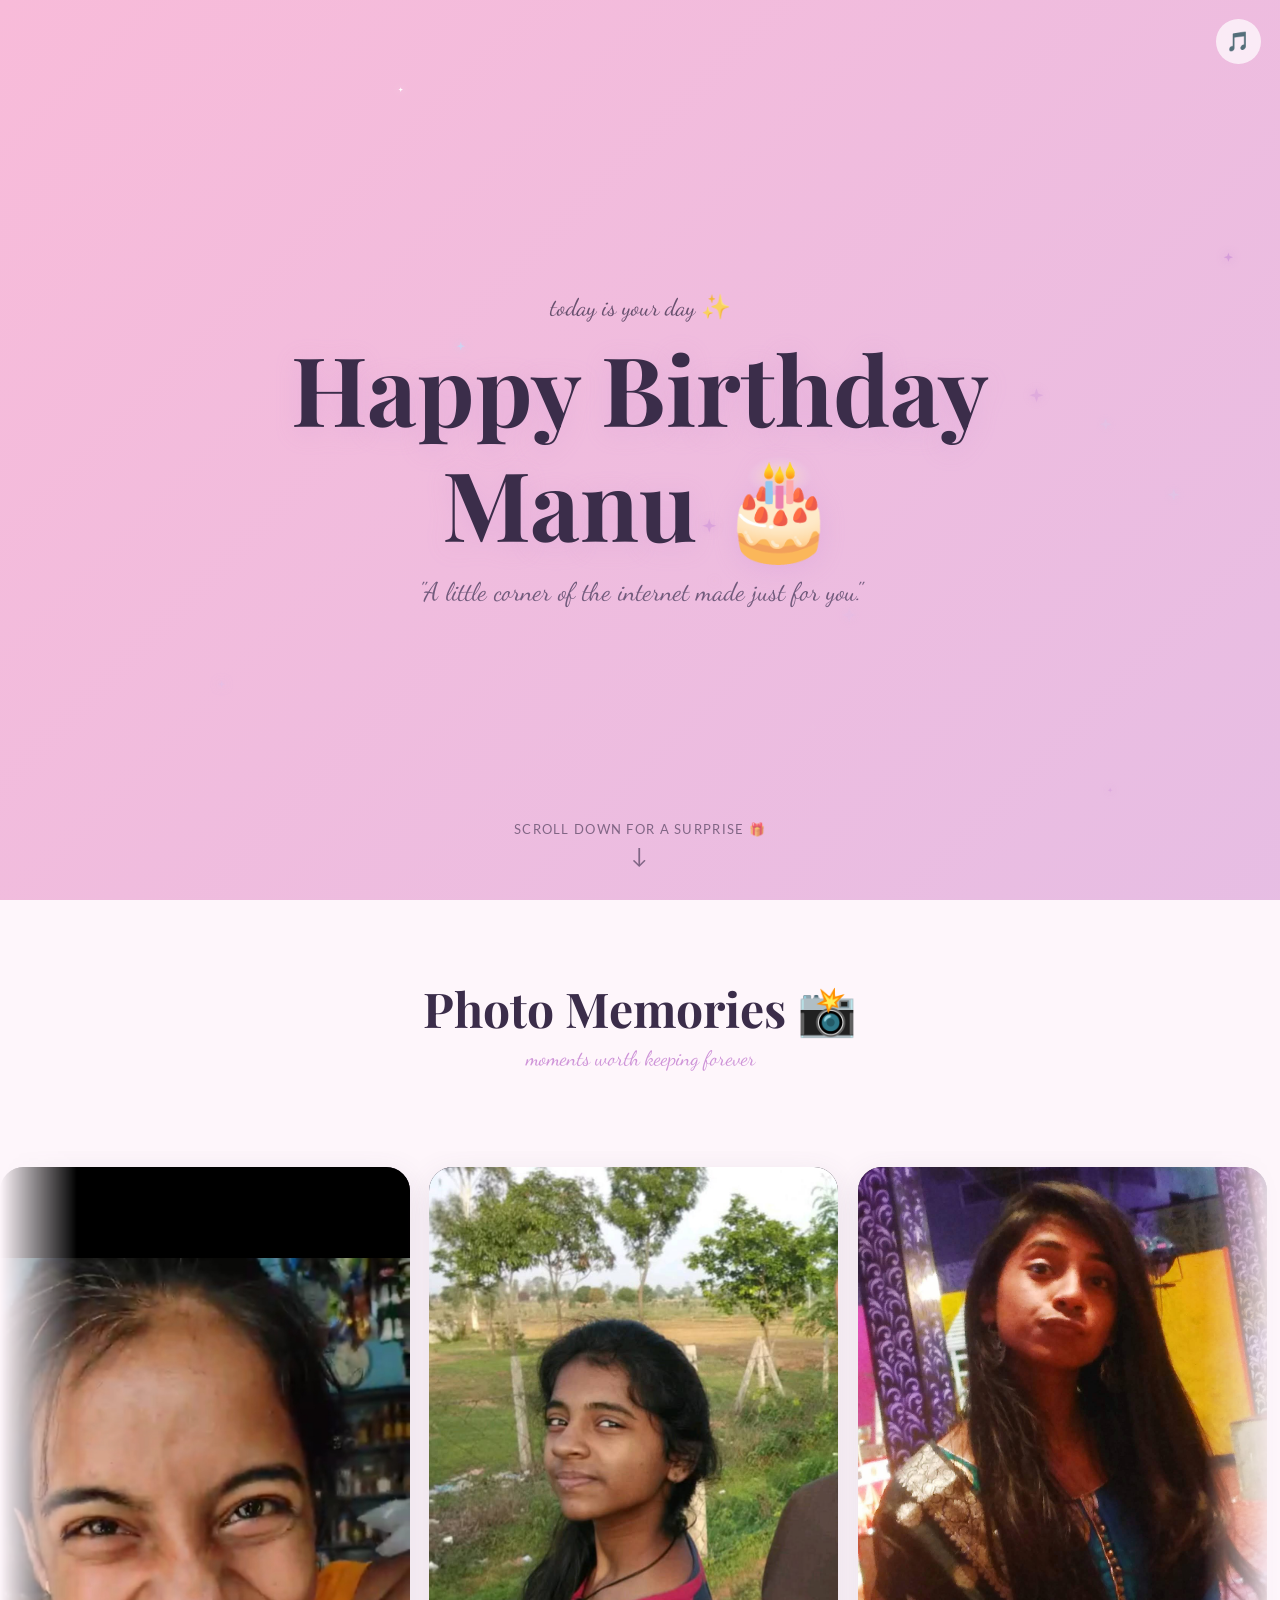
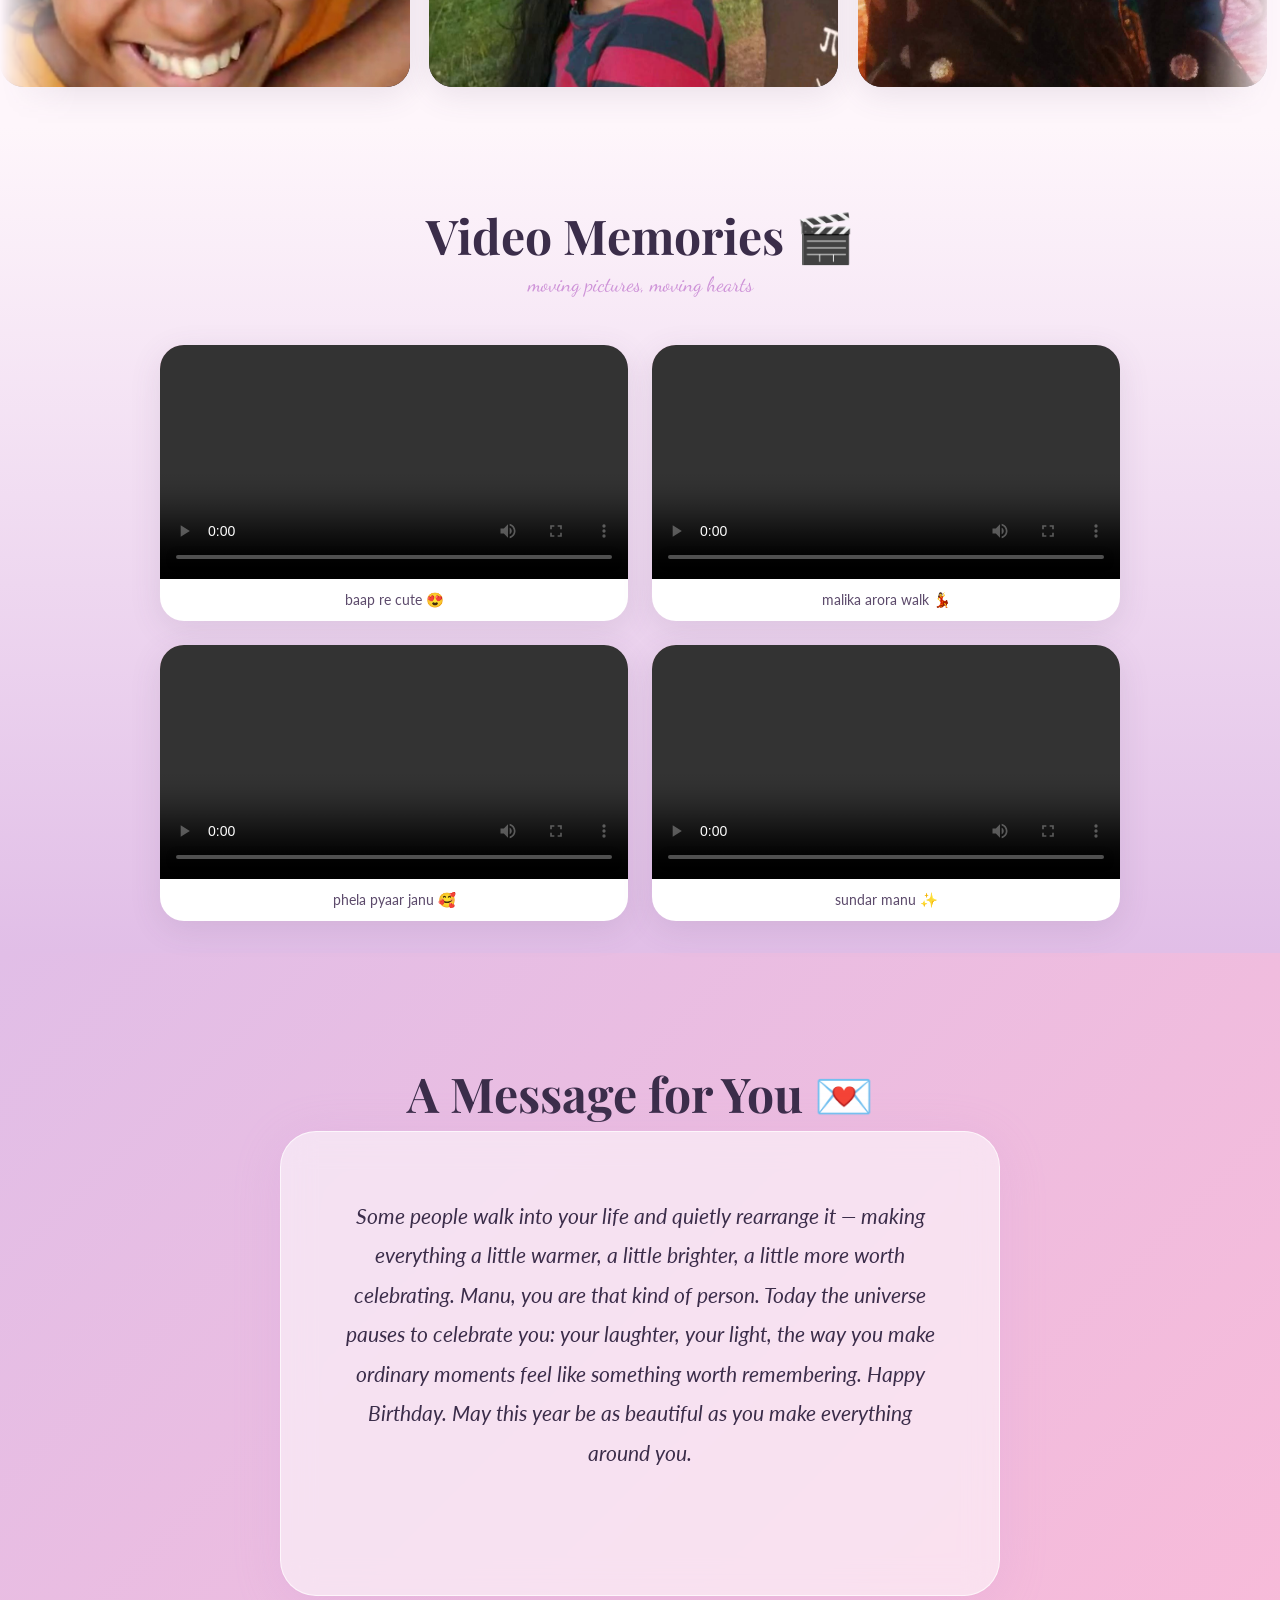
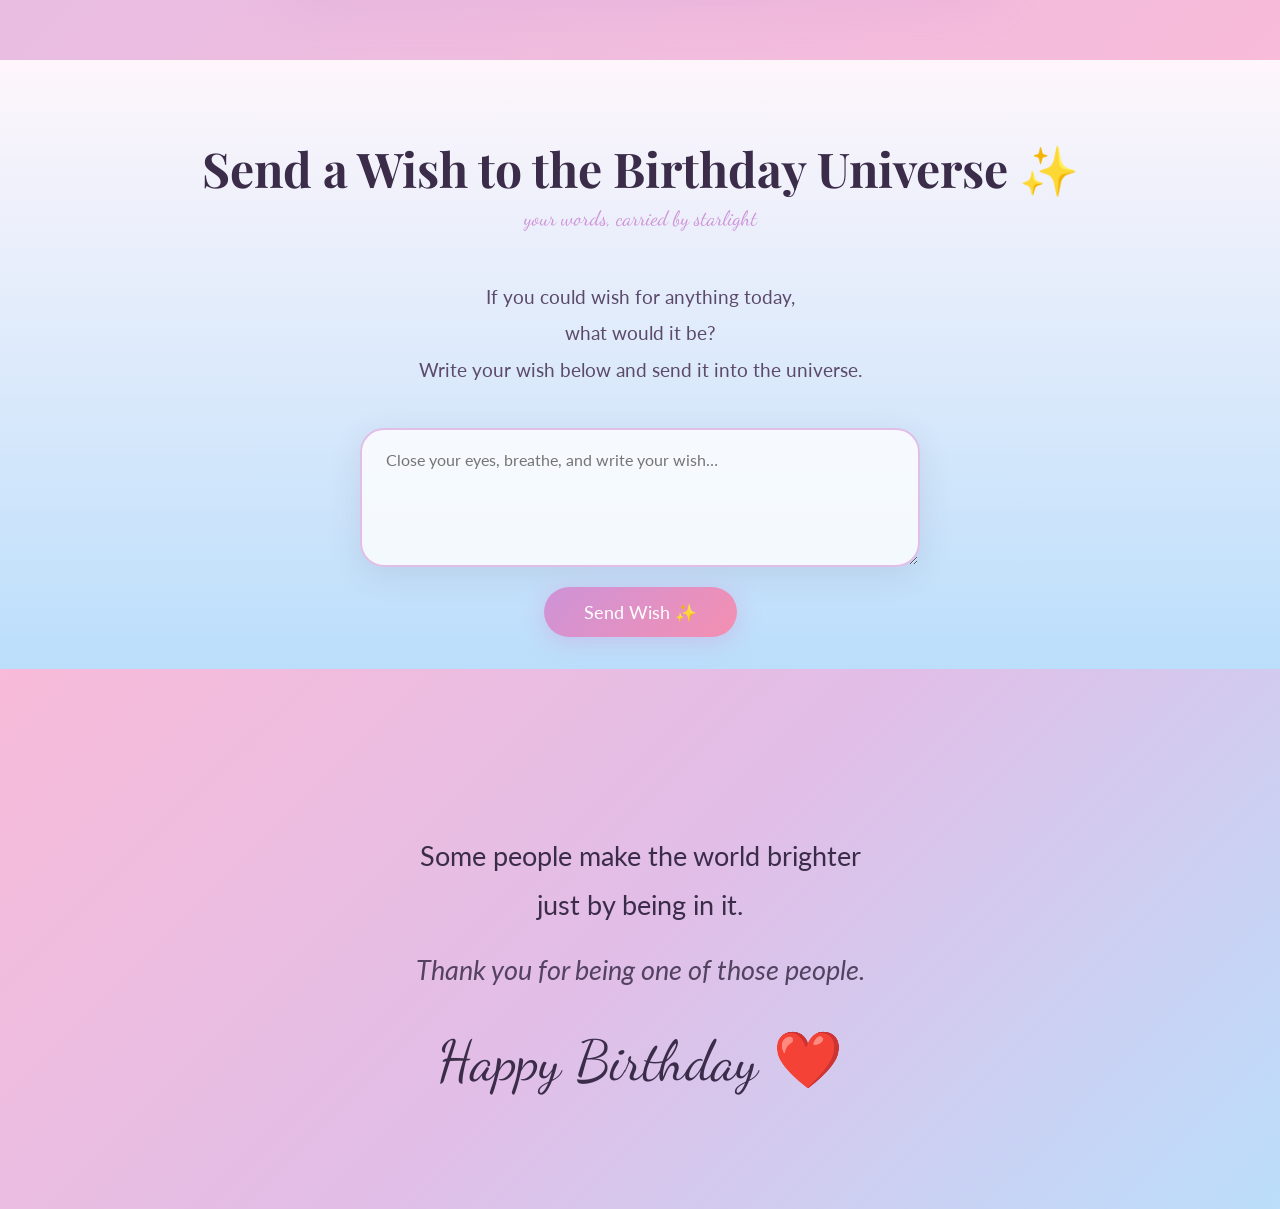
==== commit bb2e386b: "enhanced image behaviour" ====
--- a/index.html
+++ b/index.html
@@ -49,73 +49,73 @@
     <div class="carousel-wrapper">
       <div class="carousel-track" id="carousel-track">
         <!-- original set -->
-        <div class="photo-card" data-src="images/1images-1.jpg"><img src="images/1images-1.jpg" alt="Memory 1"></div>
-        <div class="photo-card" data-src="images/2images-01.jpg"><img src="images/2images-01.jpg" alt="Memory 2"></div>
-        <div class="photo-card" data-src="images/3images-4.jpg"><img src="images/3images-4.jpg" alt="Memory 3"></div>
-        <div class="photo-card" data-src="images/4images-1.png"><img src="images/4images-1.png" alt="Memory 4"></div>
-        <div class="photo-card" data-src="images/4images-5.jpg"><img src="images/4images-5.jpg" alt="Memory 5"></div>
-        <div class="photo-card" data-src="images/5images-1.jpg"><img src="images/5images-1.jpg" alt="Memory 6"></div>
-        <div class="photo-card" data-src="images/5images-2.jpg"><img src="images/5images-2.jpg" alt="Memory 7"></div>
-        <div class="photo-card" data-src="images/5images-3.jpg"><img src="images/5images-3.jpg" alt="Memory 8"></div>
-        <div class="photo-card" data-src="images/5images-4.jpg"><img src="images/5images-4.jpg" alt="Memory 9"></div>
-        <div class="photo-card" data-src="images/5images-5.jpg"><img src="images/5images-5.jpg" alt="Memory 10"></div>
-        <div class="photo-card" data-src="images/6images-6.jpg"><img src="images/6images-6.jpg" alt="Memory 11"></div>
-        <div class="photo-card" data-src="images/6images-8.jpg"><img src="images/6images-8.jpg" alt="Memory 12"></div>
-        <div class="photo-card" data-src="images/7images-7.jpg"><img src="images/7images-7.jpg" alt="Memory 13"></div>
-        <div class="photo-card" data-src="images/8images-10.jpg"><img src="images/8images-10.jpg" alt="Memory 14"></div>
-        <div class="photo-card" data-src="images/9images-13.jpg"><img src="images/9images-13.jpg" alt="Memory 15"></div>
-        <div class="photo-card" data-src="images/10images.jpg"><img src="images/10images.jpg" alt="Memory 16"></div>
-        <div class="photo-card" data-src="images/11images-2.jpg"><img src="images/11images-2.jpg" alt="Memory 17"></div>
-        <div class="photo-card" data-src="images/12images-16.jpg"><img src="images/12images-16.jpg" alt="Memory 18"></div>
-        <div class="photo-card" data-src="images/13images-8.jpg"><img src="images/13images-8.jpg" alt="Memory 19"></div>
-        <div class="photo-card" data-src="images/14images-9.jpg"><img src="images/14images-9.jpg" alt="Memory 20"></div>
-        <div class="photo-card" data-src="images/14photo-21.jpg"><img src="images/14photo-21.jpg" alt="Memory 21"></div>
-        <div class="photo-card" data-src="images/14photo-31.jpg"><img src="images/14photo-31.jpg" alt="Memory 22"></div>
-        <div class="photo-card" data-src="images/15images-11.jpg"><img src="images/15images-11.jpg" alt="Memory 23"></div>
-        <div class="photo-card" data-src="images/15photo-22.jpg"><img src="images/15photo-22.jpg" alt="Memory 24"></div>
-        <div class="photo-card" data-src="images/16images-12.jpg"><img src="images/16images-12.jpg" alt="Memory 25"></div>
-        <div class="photo-card" data-src="images/17images-14.jpg"><img src="images/17images-14.jpg" alt="Memory 26"></div>
-        <div class="photo-card" data-src="images/18images-15.jpg"><img src="images/18images-15.jpg" alt="Memory 27"></div>
-        <div class="photo-card" data-src="images/19photo-14.jpg"><img src="images/19photo-14.jpg" alt="Memory 28"></div>
-        <div class="photo-card" data-src="images/photo-3.jpg"><img src="images/photo-3.jpg" alt="Memory 29"></div>
-        <div class="photo-card" data-src="images/photo-11.jpg"><img src="images/photo-11.jpg" alt="Memory 30"></div>
-        <div class="photo-card" data-src="images/photo-15.jpg"><img src="images/photo-15.jpg" alt="Memory 31"></div>
-        <div class="photo-card" data-src="images/photo-23.jpg"><img src="images/photo-23.jpg" alt="Memory 32"></div>
-        <div class="photo-card" data-src="images/Screenshot_2024-06-10-22-54-51-932_com.snapchat.android.jpg"><img src="images/Screenshot_2024-06-10-22-54-51-932_com.snapchat.android.jpg" alt="Memory 33"></div>
+        <div class="photo-card" data-src="images/1images-1.jpg"><img src="images/1images-1.jpg" alt="Memory 1"><div class="photo-card-caption">Radiant smile lighting up the room ✨</div></div>
+        <div class="photo-card" data-src="images/2images-01.jpg"><img src="images/2images-01.jpg" alt="Memory 2"><div class="photo-card-caption">Thoughtful gaze in nature's embrace 🌿</div></div>
+        <div class="photo-card" data-src="images/3images-4.jpg"><img src="images/3images-4.jpg" alt="Memory 3"><div class="photo-card-caption">Celebrating in colorful festive vibes 🎉</div></div>
+        <div class="photo-card" data-src="images/4images-1.png"><img src="images/4images-1.png" alt="Memory 4"><div class="photo-card-caption">Pure joy radiating from within 💛</div></div>
+        <div class="photo-card" data-src="images/4images-5.jpg"><img src="images/4images-5.jpg" alt="Memory 5"><div class="photo-card-caption">Friends laughing together 🤣</div></div>
+        <div class="photo-card" data-src="images/5images-1.jpg"><img src="images/5images-1.jpg" alt="Memory 6"><div class="photo-card-caption">Sweet moments sharing affection 🥰</div></div>
+        <div class="photo-card" data-src="images/5images-2.jpg"><img src="images/5images-2.jpg" alt="Memory 7"><div class="photo-card-caption">Joyful celebration with loved ones 🎊</div></div>
+        <div class="photo-card" data-src="images/5images-3.jpg"><img src="images/5images-3.jpg" alt="Memory 8"><div class="photo-card-caption">Playful adventure with dear friends 🌟</div></div>
+        <div class="photo-card" data-src="images/5images-4.jpg"><img src="images/5images-4.jpg" alt="Memory 9"><div class="photo-card-caption">Radiant moment caught in sunlight ☀️</div></div>
+        <div class="photo-card" data-src="images/5images-5.jpg"><img src="images/5images-5.jpg" alt="Memory 10"><div class="photo-card-caption">Sweet pair sharing an intimate moment 💕</div></div>
+        <div class="photo-card" data-src="images/6images-6.jpg"><img src="images/6images-6.jpg" alt="Memory 11"><div class="photo-card-caption">Three friends beaming with joy 😄</div></div>
+        <div class="photo-card" data-src="images/6images-8.jpg"><img src="images/6images-8.jpg" alt="Memory 12"><div class="photo-card-caption">Friends shining bright together 🌸</div></div>
+        <div class="photo-card" data-src="images/7images-7.jpg"><img src="images/7images-7.jpg" alt="Memory 13"><div class="photo-card-caption">Genuine smiles surrounded by love 💜</div></div>
+        <div class="photo-card" data-src="images/8images-10.jpg"><img src="images/8images-10.jpg" alt="Memory 14"><div class="photo-card-caption">Friends embracing on the rooftop 🏙️</div></div>
+        <div class="photo-card" data-src="images/9images-13.jpg"><img src="images/9images-13.jpg" alt="Memory 15"><div class="photo-card-caption">Mirror selfies showing many moods 🪞</div></div>
+        <div class="photo-card" data-src="images/10images.jpg"><img src="images/10images.jpg" alt="Memory 16"><div class="photo-card-caption">Group happiness at golden hour 🌅</div></div>
+        <div class="photo-card" data-src="images/11images-2.jpg"><img src="images/11images-2.jpg" alt="Memory 17"><div class="photo-card-caption">Joyful afternoon with dear friends 🌼</div></div>
+        <div class="photo-card" data-src="images/12images-16.jpg"><img src="images/12images-16.jpg" alt="Memory 18"><div class="photo-card-caption">Radiant moments with the beloved squad 💫</div></div>
+        <div class="photo-card" data-src="images/13images-8.jpg"><img src="images/13images-8.jpg" alt="Memory 19"><div class="photo-card-caption">Beautiful smile, warm as light 🌟</div></div>
+        <div class="photo-card" data-src="images/14images-9.jpg"><img src="images/14images-9.jpg" alt="Memory 20"><div class="photo-card-caption">Dressed up and absolutely glowing ✨</div></div>
+        <div class="photo-card" data-src="images/14photo-21.jpg"><img src="images/14photo-21.jpg" alt="Memory 21"><div class="photo-card-caption">Friends laughing among nature 🌳</div></div>
+        <div class="photo-card" data-src="images/14photo-31.jpg"><img src="images/14photo-31.jpg" alt="Memory 22"><div class="photo-card-caption">Group celebration full of energy 🎈</div></div>
+        <div class="photo-card" data-src="images/15images-11.jpg"><img src="images/15images-11.jpg" alt="Memory 23"><div class="photo-card-caption">Reflective beauty under open sky 🌤️</div></div>
+        <div class="photo-card" data-src="images/15photo-22.jpg"><img src="images/15photo-22.jpg" alt="Memory 24"><div class="photo-card-caption">Squad goals in the countryside 🌾</div></div>
+        <div class="photo-card" data-src="images/16images-12.jpg"><img src="images/16images-12.jpg" alt="Memory 25"><div class="photo-card-caption">A graceful moment at the temple 🛕</div></div>
+        <div class="photo-card" data-src="images/17images-14.jpg"><img src="images/17images-14.jpg" alt="Memory 26"><div class="photo-card-caption">Festive gathering, hearts full of joy 🎀</div></div>
+        <div class="photo-card" data-src="images/18images-15.jpg"><img src="images/18images-15.jpg" alt="Memory 27"><div class="photo-card-caption">Candid happiness in warm light 🕯️</div></div>
+        <div class="photo-card" data-src="images/19photo-14.jpg"><img src="images/19photo-14.jpg" alt="Memory 28"><div class="photo-card-caption">Genuine warmth and a radiant smile 💖</div></div>
+        <div class="photo-card" data-src="images/photo-3.jpg"><img src="images/photo-3.jpg" alt="Memory 29"><div class="photo-card-caption">Golden hour beauty and grace 🌇</div></div>
+        <div class="photo-card" data-src="images/photo-11.jpg"><img src="images/photo-11.jpg" alt="Memory 30"><div class="photo-card-caption">Sweet expression of joy and peace 🕊️</div></div>
+        <div class="photo-card" data-src="images/photo-15.jpg"><img src="images/photo-15.jpg" alt="Memory 31"><div class="photo-card-caption">Celebrating with a little sparkle 🪄</div></div>
+        <div class="photo-card" data-src="images/photo-23.jpg"><img src="images/photo-23.jpg" alt="Memory 32"><div class="photo-card-caption">Group joy under pastoral skies 🌈</div></div>
+        <div class="photo-card" data-src="images/Screenshot_2024-06-10-22-54-51-932_com.snapchat.android.jpg"><img src="images/Screenshot_2024-06-10-22-54-51-932_com.snapchat.android.jpg" alt="Memory 33"><div class="photo-card-caption">A quiet, thoughtful moment 🌙</div></div>
         <!-- duplicate set — makes translateX(-50%) loop seamless -->
-        <div class="photo-card" aria-hidden="true" data-src="images/1images-1.jpg"><img src="images/1images-1.jpg" alt=""></div>
-        <div class="photo-card" aria-hidden="true" data-src="images/2images-01.jpg"><img src="images/2images-01.jpg" alt=""></div>
-        <div class="photo-card" aria-hidden="true" data-src="images/3images-4.jpg"><img src="images/3images-4.jpg" alt=""></div>
-        <div class="photo-card" aria-hidden="true" data-src="images/4images-1.png"><img src="images/4images-1.png" alt=""></div>
-        <div class="photo-card" aria-hidden="true" data-src="images/4images-5.jpg"><img src="images/4images-5.jpg" alt=""></div>
-        <div class="photo-card" aria-hidden="true" data-src="images/5images-1.jpg"><img src="images/5images-1.jpg" alt=""></div>
-        <div class="photo-card" aria-hidden="true" data-src="images/5images-2.jpg"><img src="images/5images-2.jpg" alt=""></div>
-        <div class="photo-card" aria-hidden="true" data-src="images/5images-3.jpg"><img src="images/5images-3.jpg" alt=""></div>
-        <div class="photo-card" aria-hidden="true" data-src="images/5images-4.jpg"><img src="images/5images-4.jpg" alt=""></div>
-        <div class="photo-card" aria-hidden="true" data-src="images/5images-5.jpg"><img src="images/5images-5.jpg" alt=""></div>
-        <div class="photo-card" aria-hidden="true" data-src="images/6images-6.jpg"><img src="images/6images-6.jpg" alt=""></div>
-        <div class="photo-card" aria-hidden="true" data-src="images/6images-8.jpg"><img src="images/6images-8.jpg" alt=""></div>
-        <div class="photo-card" aria-hidden="true" data-src="images/7images-7.jpg"><img src="images/7images-7.jpg" alt=""></div>
-        <div class="photo-card" aria-hidden="true" data-src="images/8images-10.jpg"><img src="images/8images-10.jpg" alt=""></div>
-        <div class="photo-card" aria-hidden="true" data-src="images/9images-13.jpg"><img src="images/9images-13.jpg" alt=""></div>
-        <div class="photo-card" aria-hidden="true" data-src="images/10images.jpg"><img src="images/10images.jpg" alt=""></div>
-        <div class="photo-card" aria-hidden="true" data-src="images/11images-2.jpg"><img src="images/11images-2.jpg" alt=""></div>
-        <div class="photo-card" aria-hidden="true" data-src="images/12images-16.jpg"><img src="images/12images-16.jpg" alt=""></div>
-        <div class="photo-card" aria-hidden="true" data-src="images/13images-8.jpg"><img src="images/13images-8.jpg" alt=""></div>
-        <div class="photo-card" aria-hidden="true" data-src="images/14images-9.jpg"><img src="images/14images-9.jpg" alt=""></div>
-        <div class="photo-card" aria-hidden="true" data-src="images/14photo-21.jpg"><img src="images/14photo-21.jpg" alt=""></div>
-        <div class="photo-card" aria-hidden="true" data-src="images/14photo-31.jpg"><img src="images/14photo-31.jpg" alt=""></div>
-        <div class="photo-card" aria-hidden="true" data-src="images/15images-11.jpg"><img src="images/15images-11.jpg" alt=""></div>
-        <div class="photo-card" aria-hidden="true" data-src="images/15photo-22.jpg"><img src="images/15photo-22.jpg" alt=""></div>
-        <div class="photo-card" aria-hidden="true" data-src="images/16images-12.jpg"><img src="images/16images-12.jpg" alt=""></div>
-        <div class="photo-card" aria-hidden="true" data-src="images/17images-14.jpg"><img src="images/17images-14.jpg" alt=""></div>
-        <div class="photo-card" aria-hidden="true" data-src="images/18images-15.jpg"><img src="images/18images-15.jpg" alt=""></div>
-        <div class="photo-card" aria-hidden="true" data-src="images/19photo-14.jpg"><img src="images/19photo-14.jpg" alt=""></div>
-        <div class="photo-card" aria-hidden="true" data-src="images/photo-3.jpg"><img src="images/photo-3.jpg" alt=""></div>
-        <div class="photo-card" aria-hidden="true" data-src="images/photo-11.jpg"><img src="images/photo-11.jpg" alt=""></div>
-        <div class="photo-card" aria-hidden="true" data-src="images/photo-15.jpg"><img src="images/photo-15.jpg" alt=""></div>
-        <div class="photo-card" aria-hidden="true" data-src="images/photo-23.jpg"><img src="images/photo-23.jpg" alt=""></div>
-        <div class="photo-card" aria-hidden="true" data-src="images/Screenshot_2024-06-10-22-54-51-932_com.snapchat.android.jpg"><img src="images/Screenshot_2024-06-10-22-54-51-932_com.snapchat.android.jpg" alt=""></div>
+        <div class="photo-card" aria-hidden="true" data-src="images/1images-1.jpg"><img src="images/1images-1.jpg" alt=""><div class="photo-card-caption">Radiant smile lighting up the room ✨</div></div>
+        <div class="photo-card" aria-hidden="true" data-src="images/2images-01.jpg"><img src="images/2images-01.jpg" alt=""><div class="photo-card-caption">Thoughtful gaze in nature's embrace 🌿</div></div>
+        <div class="photo-card" aria-hidden="true" data-src="images/3images-4.jpg"><img src="images/3images-4.jpg" alt=""><div class="photo-card-caption">Celebrating in colorful festive vibes 🎉</div></div>
+        <div class="photo-card" aria-hidden="true" data-src="images/4images-1.png"><img src="images/4images-1.png" alt=""><div class="photo-card-caption">Pure joy radiating from within 💛</div></div>
+        <div class="photo-card" aria-hidden="true" data-src="images/4images-5.jpg"><img src="images/4images-5.jpg" alt=""><div class="photo-card-caption">Friends laughing together 🤣</div></div>
+        <div class="photo-card" aria-hidden="true" data-src="images/5images-1.jpg"><img src="images/5images-1.jpg" alt=""><div class="photo-card-caption">Sweet moments sharing affection 🥰</div></div>
+        <div class="photo-card" aria-hidden="true" data-src="images/5images-2.jpg"><img src="images/5images-2.jpg" alt=""><div class="photo-card-caption">Joyful celebration with loved ones 🎊</div></div>
+        <div class="photo-card" aria-hidden="true" data-src="images/5images-3.jpg"><img src="images/5images-3.jpg" alt=""><div class="photo-card-caption">Playful adventure with dear friends 🌟</div></div>
+        <div class="photo-card" aria-hidden="true" data-src="images/5images-4.jpg"><img src="images/5images-4.jpg" alt=""><div class="photo-card-caption">Radiant moment caught in sunlight ☀️</div></div>
+        <div class="photo-card" aria-hidden="true" data-src="images/5images-5.jpg"><img src="images/5images-5.jpg" alt=""><div class="photo-card-caption">Sweet pair sharing an intimate moment 💕</div></div>
+        <div class="photo-card" aria-hidden="true" data-src="images/6images-6.jpg"><img src="images/6images-6.jpg" alt=""><div class="photo-card-caption">Three friends beaming with joy 😄</div></div>
+        <div class="photo-card" aria-hidden="true" data-src="images/6images-8.jpg"><img src="images/6images-8.jpg" alt=""><div class="photo-card-caption">Friends shining bright together 🌸</div></div>
+        <div class="photo-card" aria-hidden="true" data-src="images/7images-7.jpg"><img src="images/7images-7.jpg" alt=""><div class="photo-card-caption">Genuine smiles surrounded by love 💜</div></div>
+        <div class="photo-card" aria-hidden="true" data-src="images/8images-10.jpg"><img src="images/8images-10.jpg" alt=""><div class="photo-card-caption">Friends embracing on the rooftop 🏙️</div></div>
+        <div class="photo-card" aria-hidden="true" data-src="images/9images-13.jpg"><img src="images/9images-13.jpg" alt=""><div class="photo-card-caption">Mirror selfies showing many moods 🪞</div></div>
+        <div class="photo-card" aria-hidden="true" data-src="images/10images.jpg"><img src="images/10images.jpg" alt=""><div class="photo-card-caption">Group happiness at golden hour 🌅</div></div>
+        <div class="photo-card" aria-hidden="true" data-src="images/11images-2.jpg"><img src="images/11images-2.jpg" alt=""><div class="photo-card-caption">Joyful afternoon with dear friends 🌼</div></div>
+        <div class="photo-card" aria-hidden="true" data-src="images/12images-16.jpg"><img src="images/12images-16.jpg" alt=""><div class="photo-card-caption">Radiant moments with the beloved squad 💫</div></div>
+        <div class="photo-card" aria-hidden="true" data-src="images/13images-8.jpg"><img src="images/13images-8.jpg" alt=""><div class="photo-card-caption">Beautiful smile, warm as light 🌟</div></div>
+        <div class="photo-card" aria-hidden="true" data-src="images/14images-9.jpg"><img src="images/14images-9.jpg" alt=""><div class="photo-card-caption">Dressed up and absolutely glowing ✨</div></div>
+        <div class="photo-card" aria-hidden="true" data-src="images/14photo-21.jpg"><img src="images/14photo-21.jpg" alt=""><div class="photo-card-caption">Friends laughing among nature 🌳</div></div>
+        <div class="photo-card" aria-hidden="true" data-src="images/14photo-31.jpg"><img src="images/14photo-31.jpg" alt=""><div class="photo-card-caption">Group celebration full of energy 🎈</div></div>
+        <div class="photo-card" aria-hidden="true" data-src="images/15images-11.jpg"><img src="images/15images-11.jpg" alt=""><div class="photo-card-caption">Reflective beauty under open sky 🌤️</div></div>
+        <div class="photo-card" aria-hidden="true" data-src="images/15photo-22.jpg"><img src="images/15photo-22.jpg" alt=""><div class="photo-card-caption">Squad goals in the countryside 🌾</div></div>
+        <div class="photo-card" aria-hidden="true" data-src="images/16images-12.jpg"><img src="images/16images-12.jpg" alt=""><div class="photo-card-caption">A graceful moment at the temple 🛕</div></div>
+        <div class="photo-card" aria-hidden="true" data-src="images/17images-14.jpg"><img src="images/17images-14.jpg" alt=""><div class="photo-card-caption">Festive gathering, hearts full of joy 🎀</div></div>
+        <div class="photo-card" aria-hidden="true" data-src="images/18images-15.jpg"><img src="images/18images-15.jpg" alt=""><div class="photo-card-caption">Candid happiness in warm light 🕯️</div></div>
+        <div class="photo-card" aria-hidden="true" data-src="images/19photo-14.jpg"><img src="images/19photo-14.jpg" alt=""><div class="photo-card-caption">Genuine warmth and a radiant smile 💖</div></div>
+        <div class="photo-card" aria-hidden="true" data-src="images/photo-3.jpg"><img src="images/photo-3.jpg" alt=""><div class="photo-card-caption">Golden hour beauty and grace 🌇</div></div>
+        <div class="photo-card" aria-hidden="true" data-src="images/photo-11.jpg"><img src="images/photo-11.jpg" alt=""><div class="photo-card-caption">Sweet expression of joy and peace 🕊️</div></div>
+        <div class="photo-card" aria-hidden="true" data-src="images/photo-15.jpg"><img src="images/photo-15.jpg" alt=""><div class="photo-card-caption">Celebrating with a little sparkle 🪄</div></div>
+        <div class="photo-card" aria-hidden="true" data-src="images/photo-23.jpg"><img src="images/photo-23.jpg" alt=""><div class="photo-card-caption">Group joy under pastoral skies 🌈</div></div>
+        <div class="photo-card" aria-hidden="true" data-src="images/Screenshot_2024-06-10-22-54-51-932_com.snapchat.android.jpg"><img src="images/Screenshot_2024-06-10-22-54-51-932_com.snapchat.android.jpg" alt=""><div class="photo-card-caption">A quiet, thoughtful moment 🌙</div></div>
       </div>
       <div class="carousel-dots" id="carousel-dots"></div>
     </div>
--- a/style.css
+++ b/style.css
@@ -231,7 +231,7 @@
   display: flex;
   gap: 1.2rem;
   width: max-content;
-  animation: marquee 60s linear infinite;
+  animation: marquee 120s linear infinite;
 }
 
 /* Pause on hover/touch */
@@ -247,33 +247,71 @@
 
 .photo-card {
   flex-shrink: 0;
-  width: clamp(220px, 30vw, 380px);
+  width: clamp(240px, 32vw, 420px);
+  height: clamp(300px, 42vw, 520px);
   border-radius: var(--radius);
   overflow: hidden;
   box-shadow: var(--shadow);
   cursor: pointer;
   background: #1a1020;
-  transition: transform 0.25s ease, box-shadow 0.25s ease;
+  position: relative;
+  transition: transform 0.35s cubic-bezier(0.34, 1.56, 0.64, 1),
+              box-shadow 0.35s ease;
 }
 .photo-card:hover {
-  transform: scale(1.03);
-  box-shadow: 0 20px 60px rgba(92, 74, 107, 0.28);
+  transform: scale(1.06);
+  box-shadow: 0 24px 64px rgba(92, 74, 107, 0.38);
 }
 .photo-card img {
   width: 100%;
-  height: 260px;
+  height: 100%;
   object-fit: cover;
+  object-position: center top;
   display: block;
   pointer-events: none;
+  transition: transform 0.5s ease;
+}
+.photo-card:hover img {
+  transform: scale(1.08);
+}
+
+/* Caption overlay — slides up on hover */
+.photo-card-caption {
+  position: absolute;
+  bottom: 0;
+  left: 0;
+  right: 0;
+  padding: 2rem 1.2rem 1.2rem;
+  background: linear-gradient(to top, rgba(20, 10, 30, 0.88) 0%, transparent 100%);
+  color: #fff;
+  font-family: 'Dancing Script', cursive;
+  font-size: clamp(1rem, 1.6vw, 1.25rem);
+  text-align: center;
+  transform: translateY(100%);
+  opacity: 0;
+  transition: transform 0.4s cubic-bezier(0.34, 1.2, 0.64, 1),
+              opacity 0.35s ease;
+  pointer-events: none;
+}
+.photo-card:hover .photo-card-caption {
+  transform: translateY(0);
+  opacity: 1;
 }
 
 /* Hide dots — not needed for marquee */
 .carousel-dots { display: none; }
 
 @media (max-width: 600px) {
-  .photo-card { width: clamp(180px, 70vw, 280px); }
-  .photo-card img { height: 200px; }
-  .carousel-track { animation-duration: 40s; }
+  .photo-card {
+    width: clamp(180px, 68vw, 280px);
+    height: clamp(220px, 85vw, 350px);
+  }
+  .carousel-track { animation-duration: 80s; }
+  /* Show captions always on mobile (no hover) */
+  .photo-card-caption {
+    transform: translateY(0);
+    opacity: 1;
+  }
 }
 
 /* =========================================
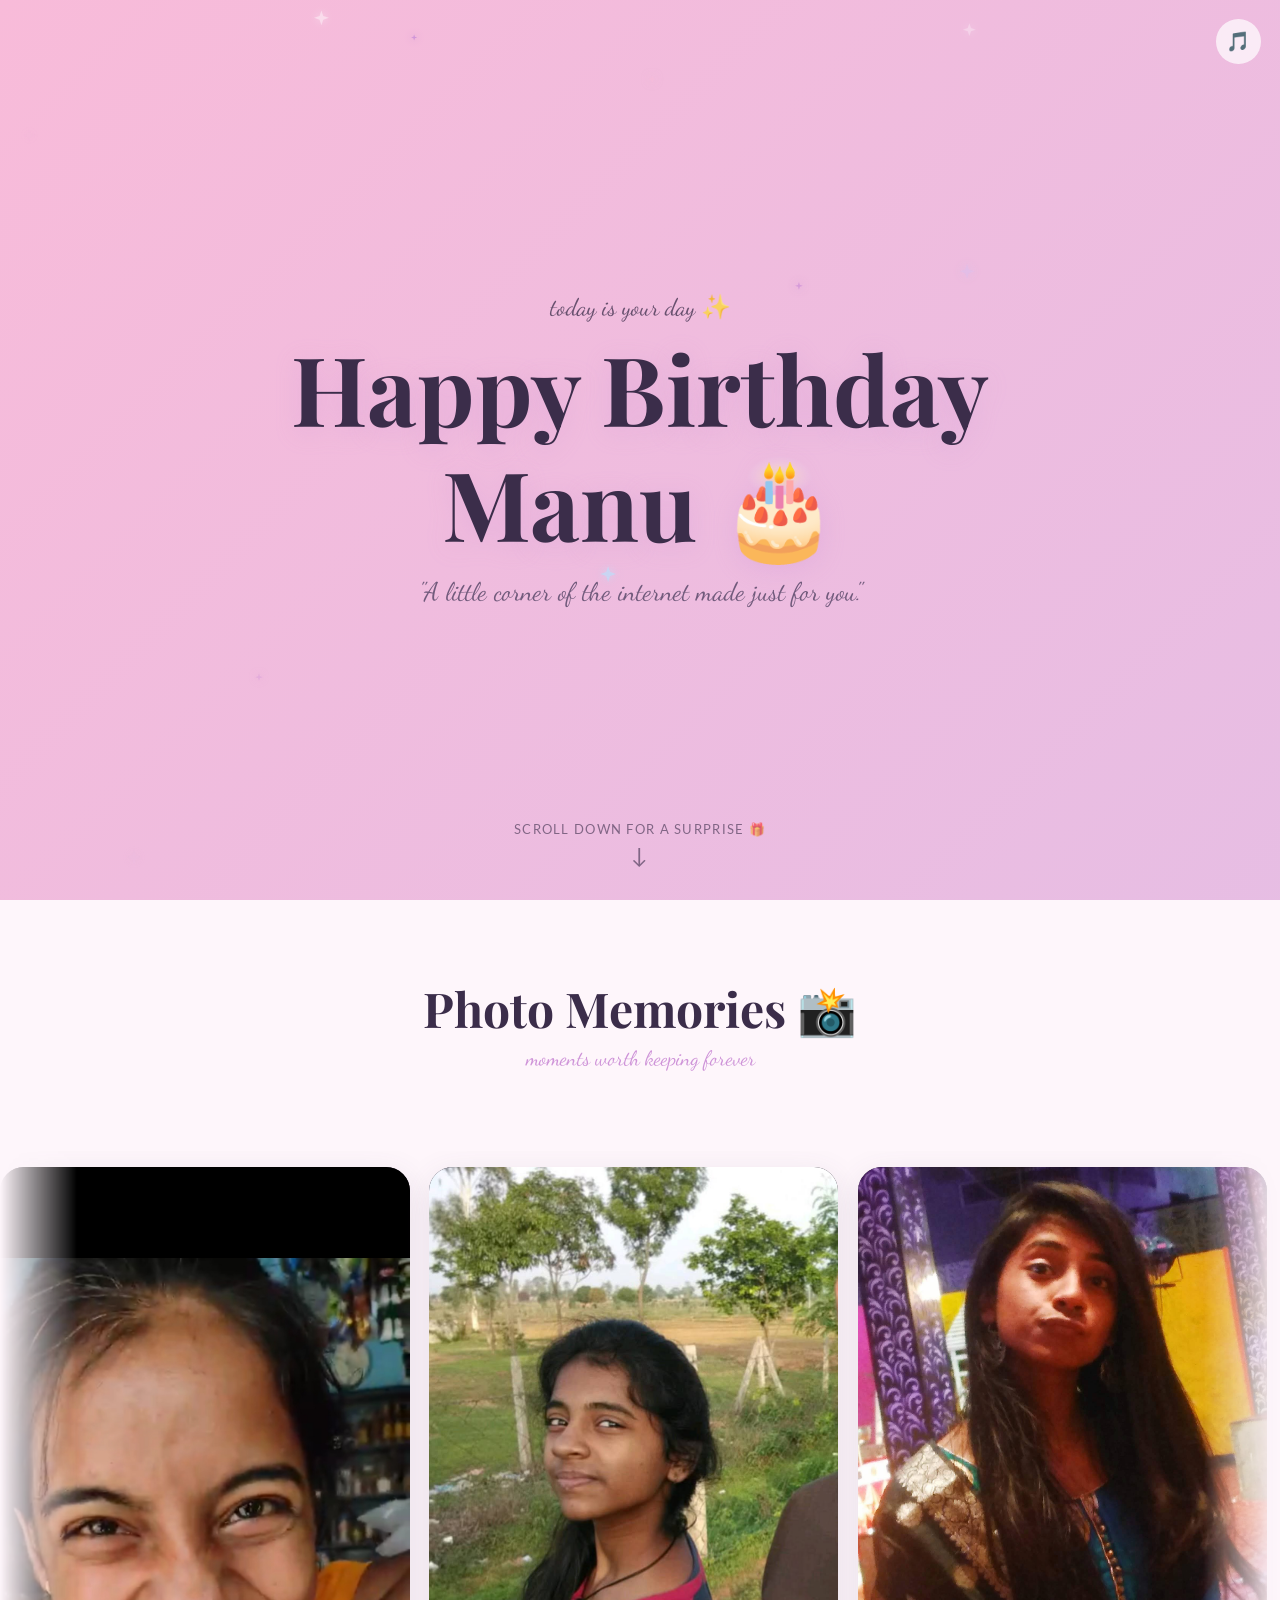
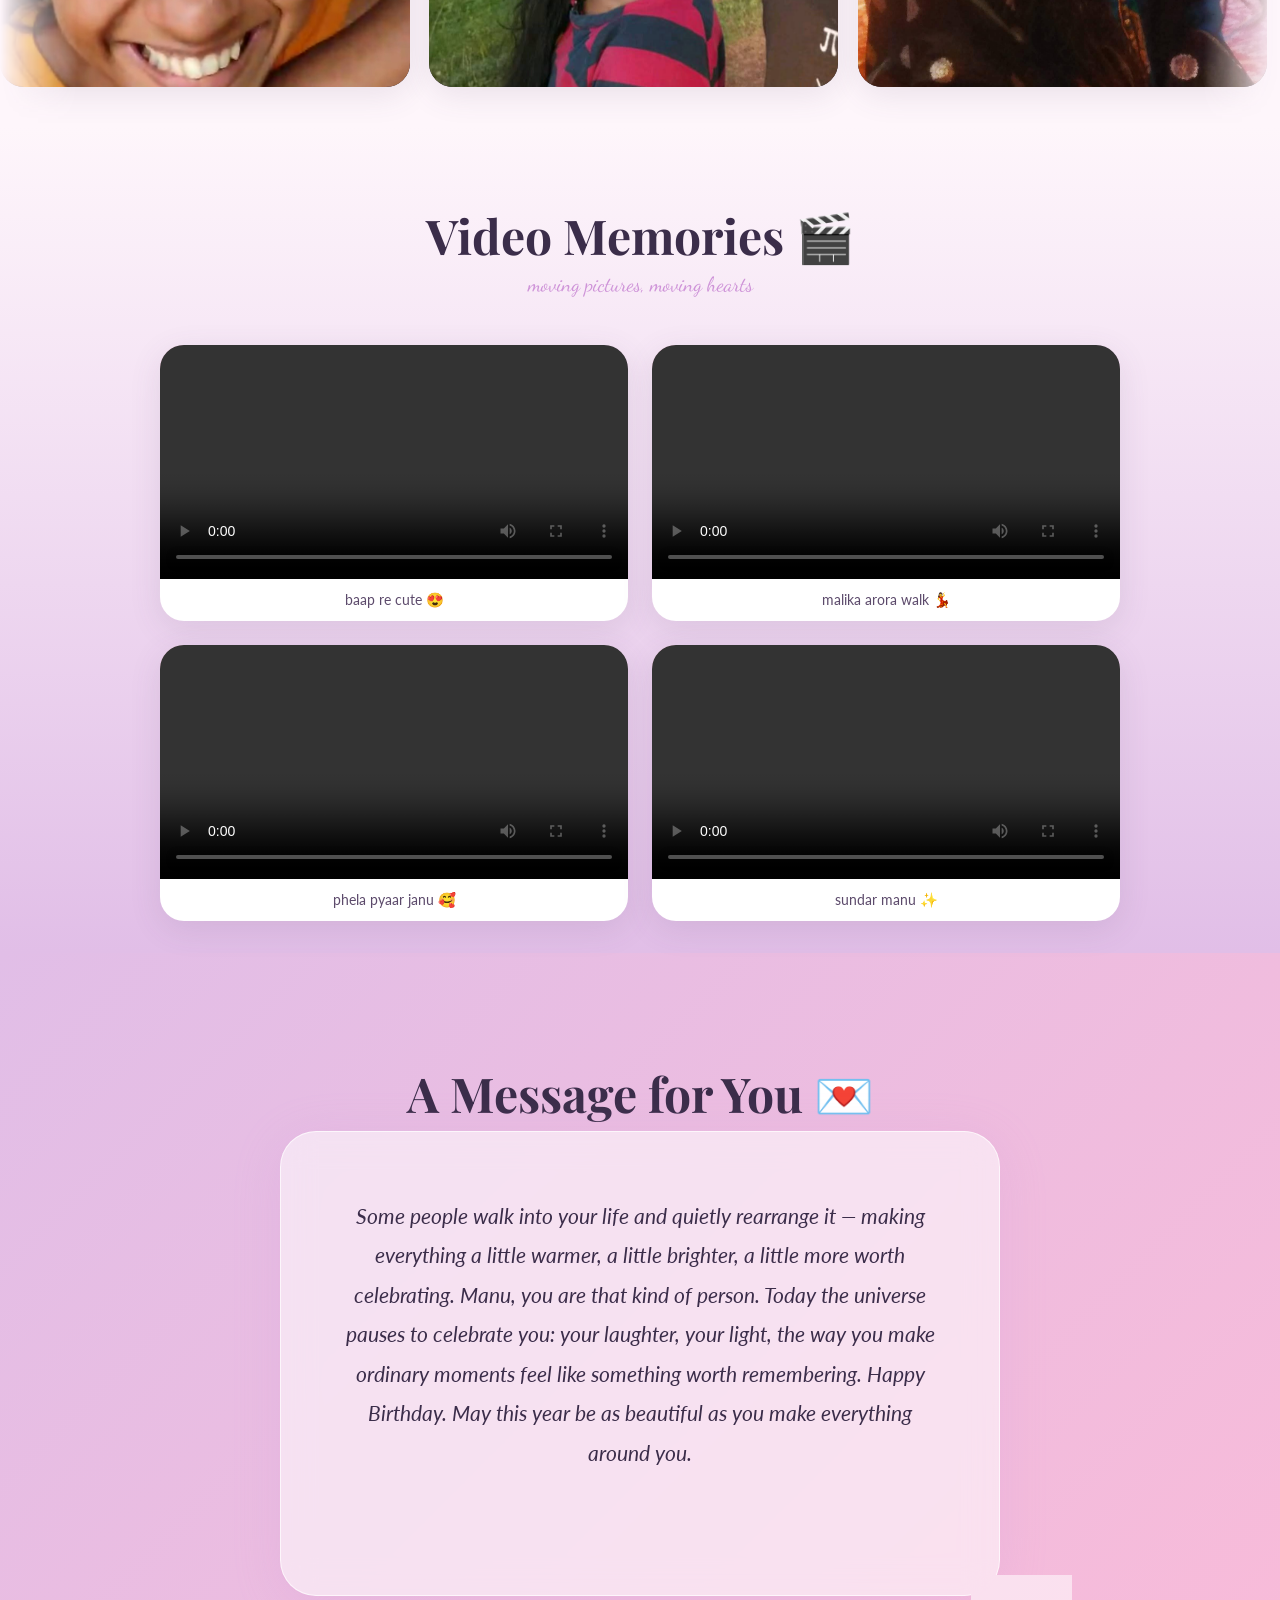
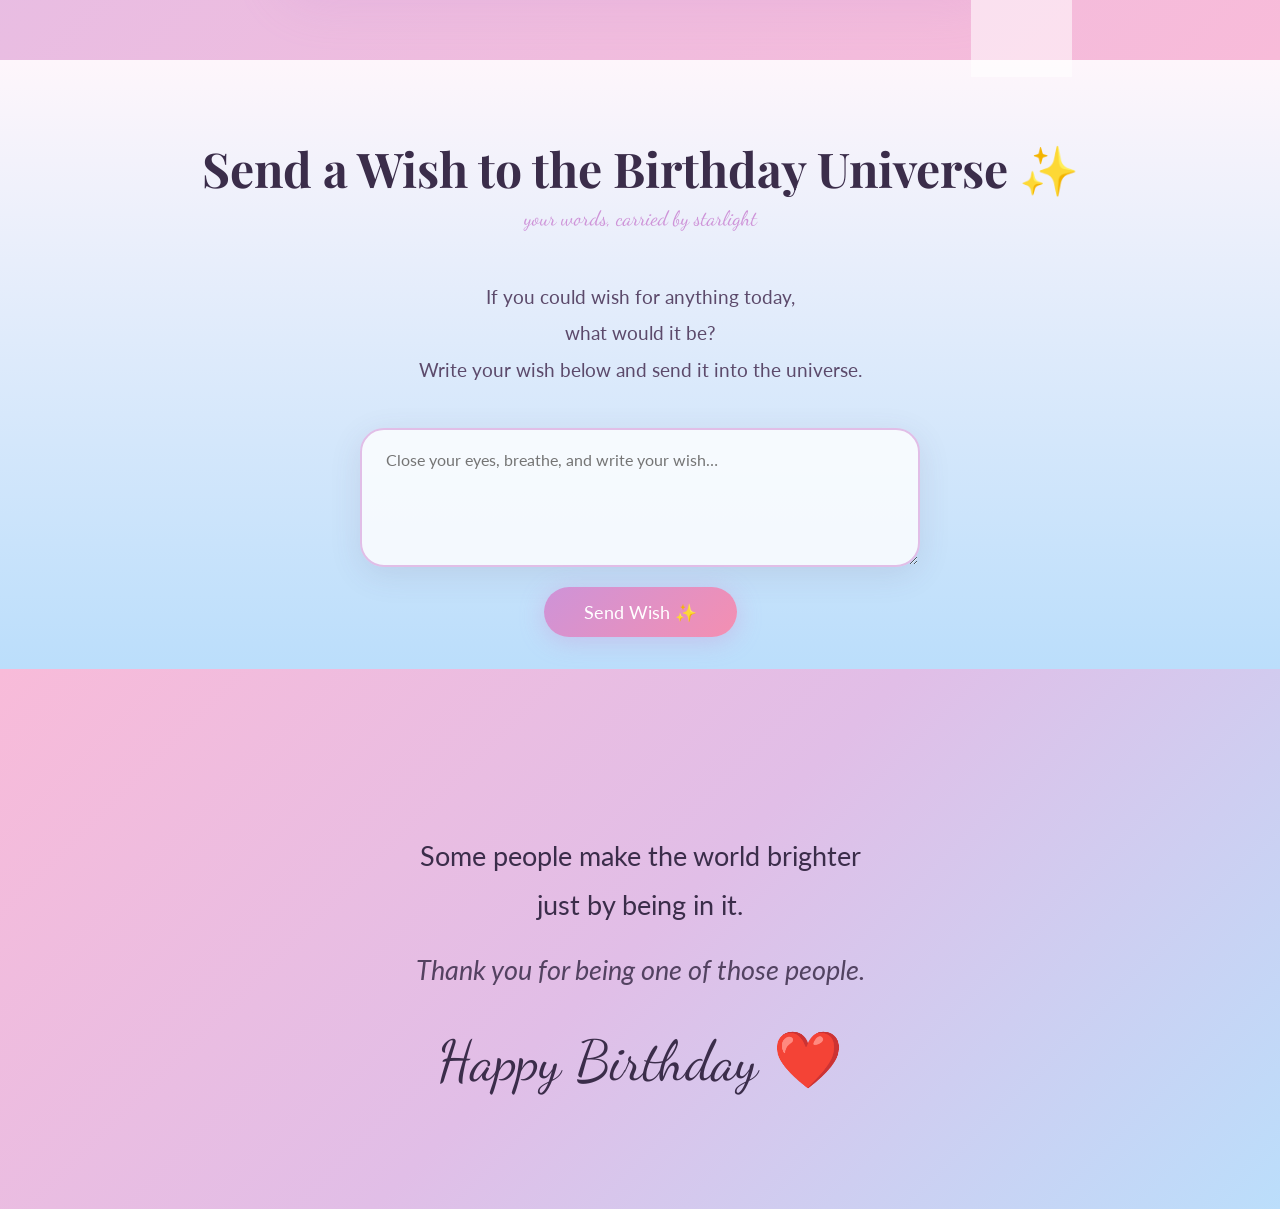
==== commit 38cf04b6: "updated code" ====
--- a/index.html
+++ b/index.html
@@ -197,11 +197,12 @@
         Write your wish below and send it into the universe.
       </p>
 
-      <!-- Netlify form — do NOT remove data-netlify or the hidden input -->
+      <!-- Netlify form — action keeps user on page if JS fails -->
       <form
         id="wish-form"
         name="birthday-wish"
         method="POST"
+        action="/#wish"
         data-netlify="true"
         netlify-honeypot="bot-field"
       >
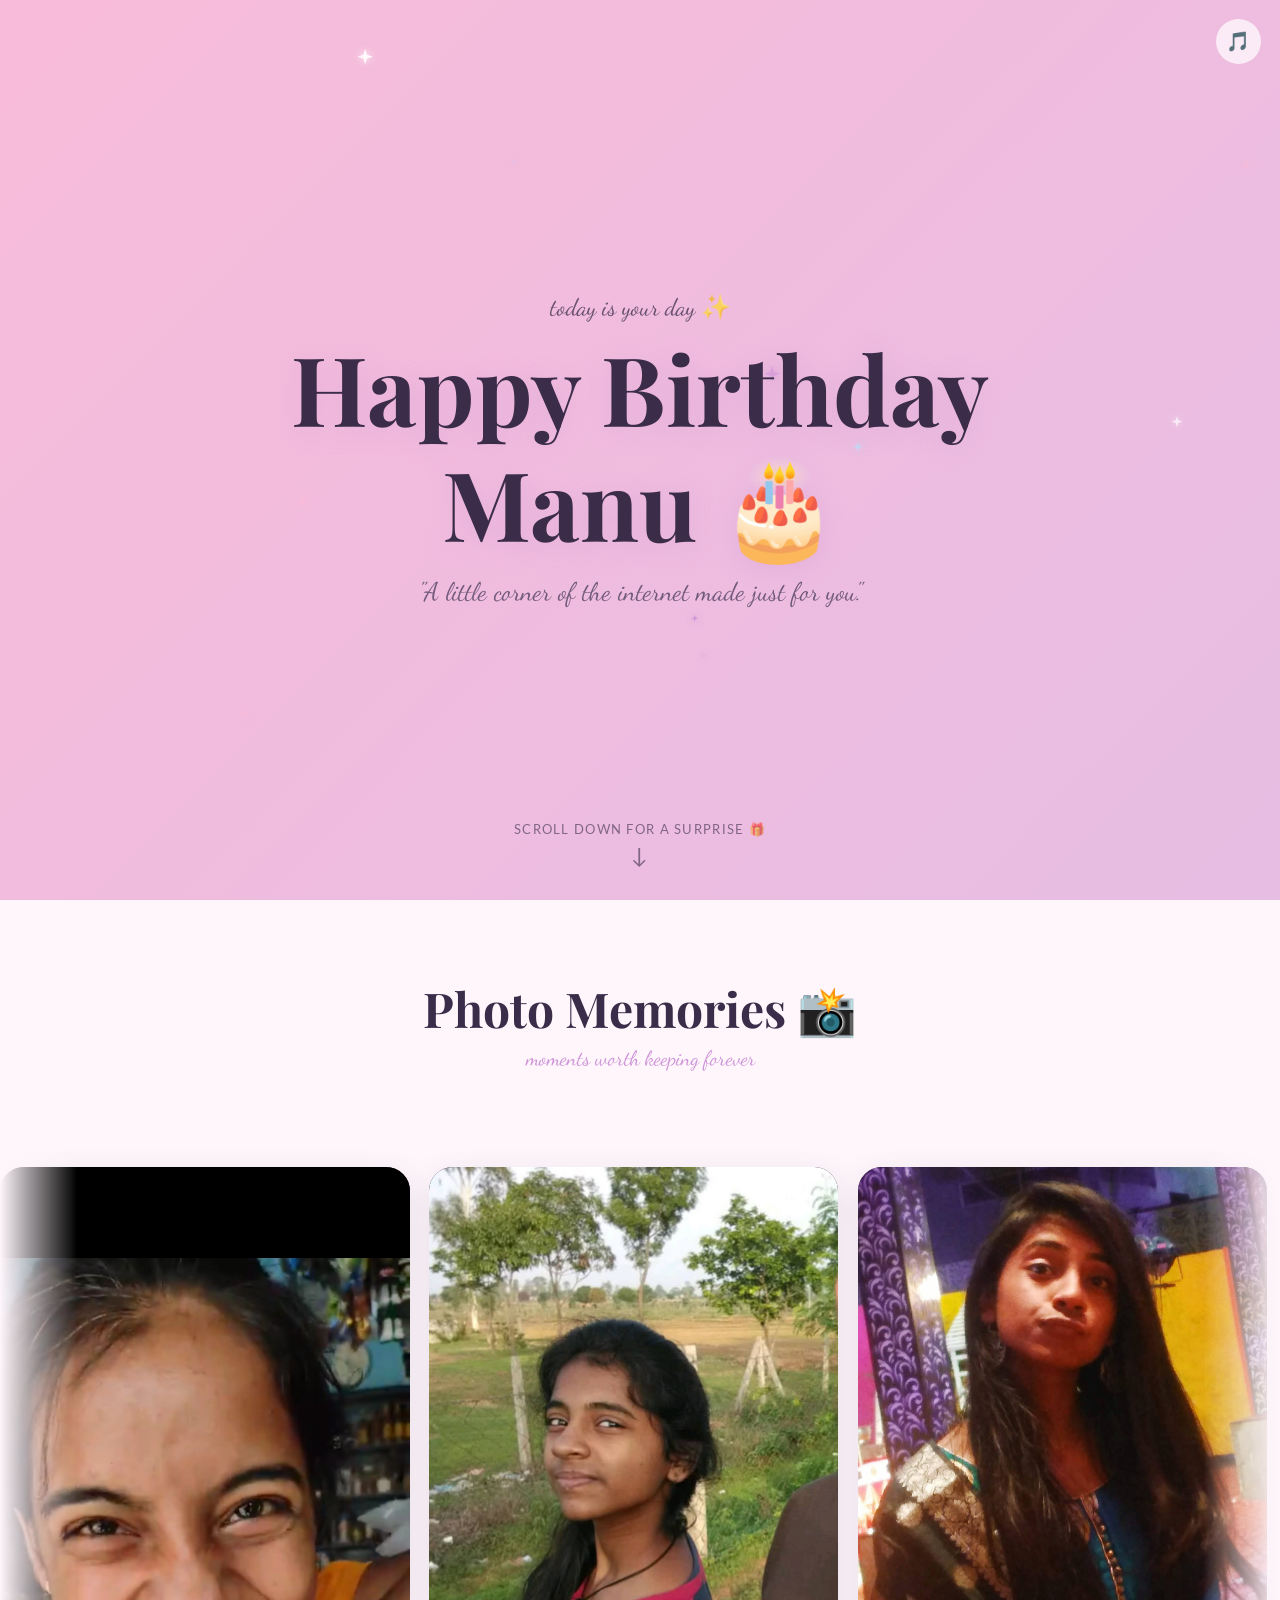
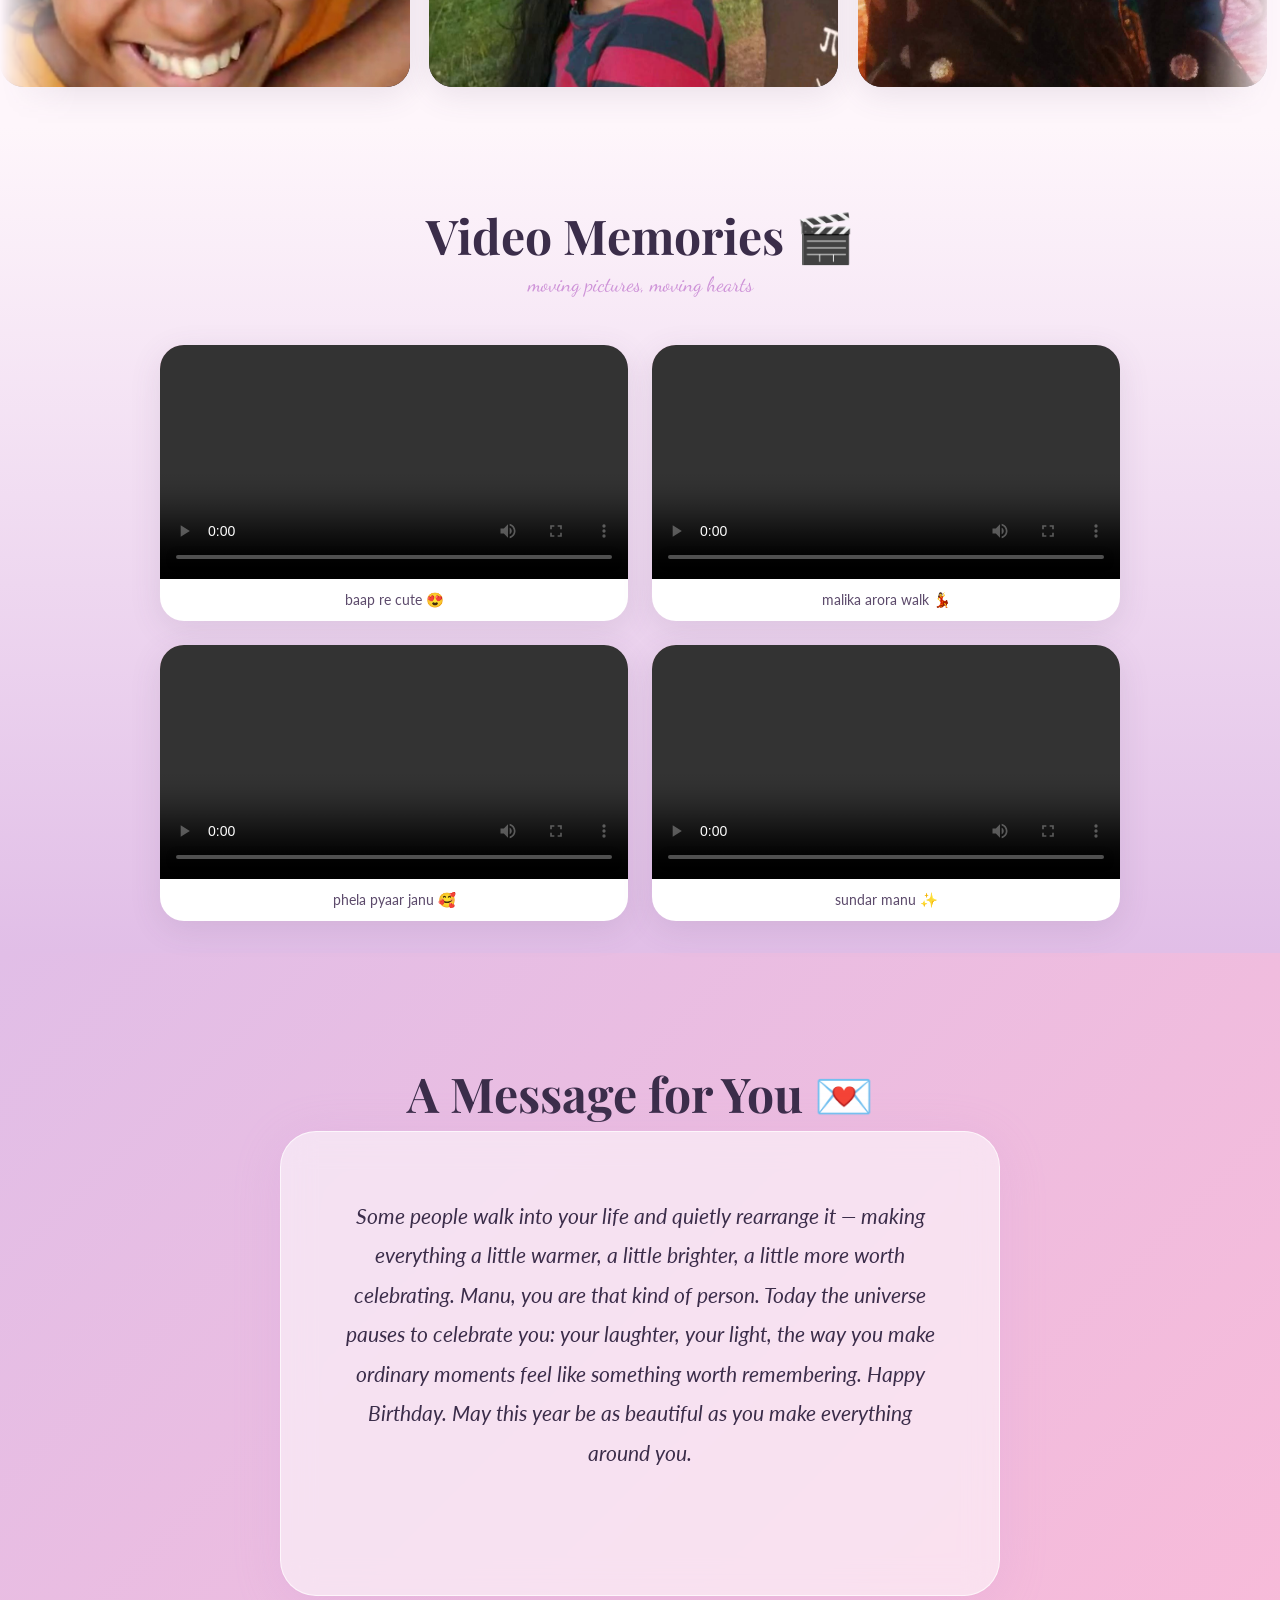
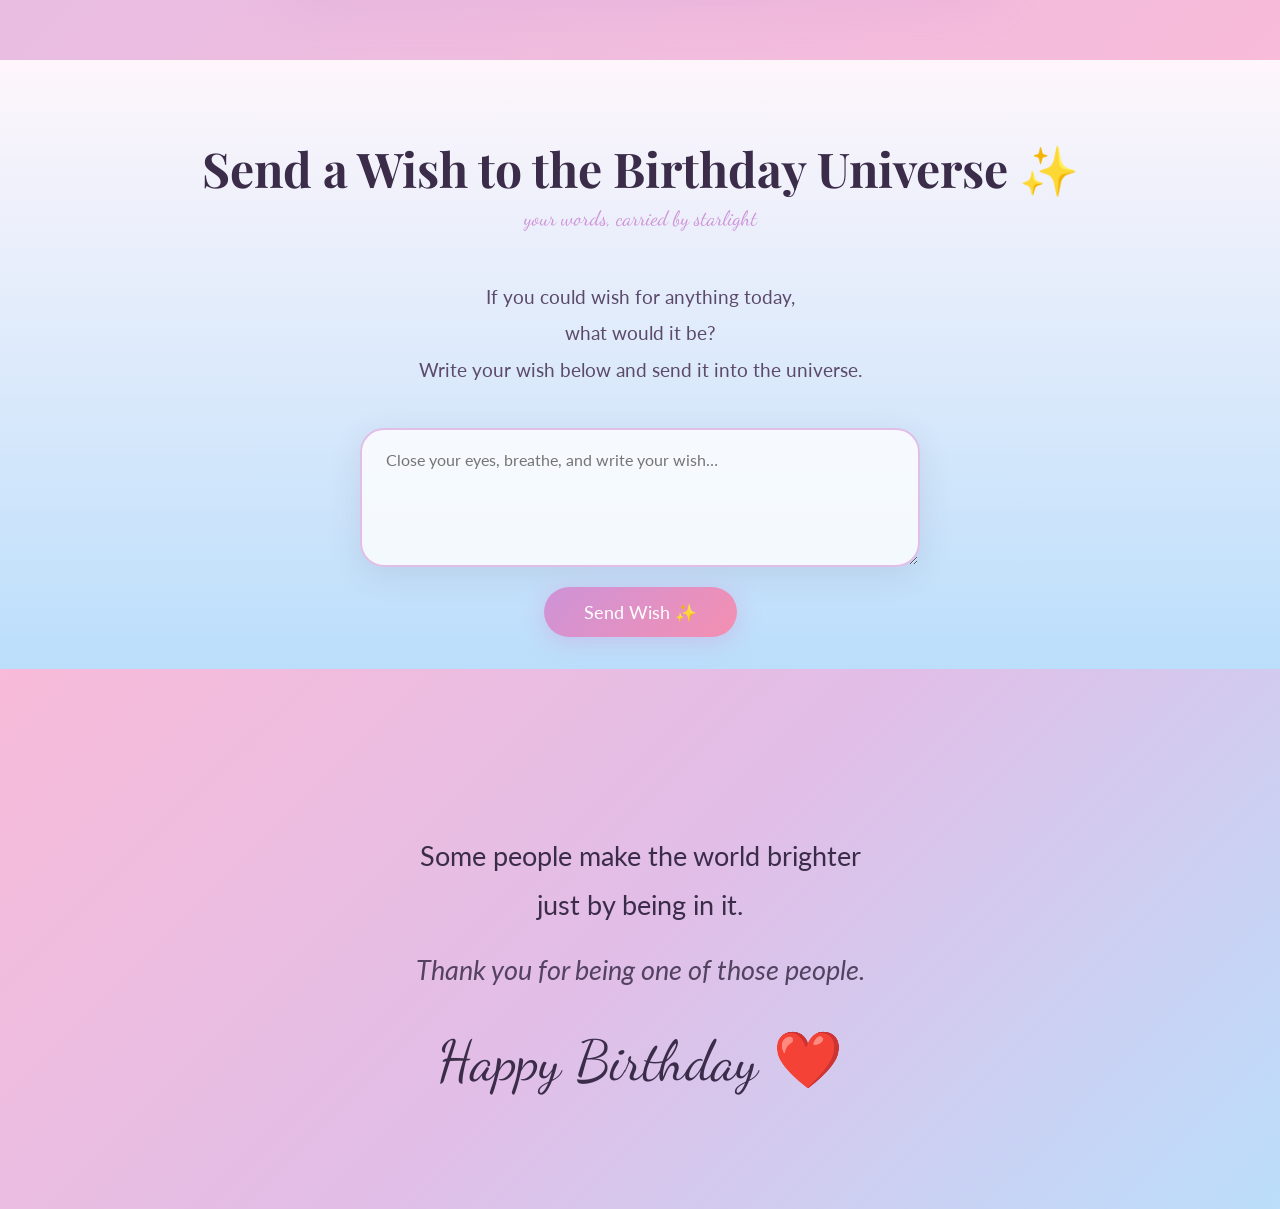
==== commit fce4fa44: "fix animation test" ====
--- a/index.html
+++ b/index.html
@@ -221,32 +221,56 @@
 
         <button type="submit" id="wish-submit">Send Wish ✨</button>
       </form>
-
-      <!-- Wish animation overlay (hidden until submit) -->
-      <div id="wish-animation" aria-live="polite">
-        <canvas id="wish-canvas" aria-hidden="true"></canvas>
-        <!-- Shooting star SVG -->
-        <svg id="shooting-star" viewBox="0 0 200 60" aria-hidden="true">
-          <defs>
-            <linearGradient id="starGrad" x1="0%" y1="0%" x2="100%" y2="0%">
-              <stop offset="0%" style="stop-color:#ffffff;stop-opacity:0" />
-              <stop offset="100%" style="stop-color:#f8bbd9;stop-opacity:1" />
-            </linearGradient>
-          </defs>
-          <line x1="0" y1="30" x2="170" y2="30" stroke="url(#starGrad)" stroke-width="2"/>
-          <polygon points="185,30 170,24 175,30 170,36" fill="#f8bbd9"/>
-          <circle cx="20" cy="26" r="2" fill="#e1bee7" opacity="0.7"/>
-          <circle cx="50" cy="33" r="1.5" fill="#bbdefb" opacity="0.6"/>
-          <circle cx="90" cy="25" r="2.5" fill="#f8bbd9" opacity="0.8"/>
-          <circle cx="130" cy="34" r="1.5" fill="#ffffff" opacity="0.5"/>
-        </svg>
-        <p id="wish-success" class="accent-font">
-          Your wish has been sent to the Birthday Universe 🌌<br />
-          <span>May the stars make it come true.</span>
-        </p>
-      </div>
-    </div>
-  </section>
+    </div>
+  </section>
+
+  <!-- Fullscreen wish delivery overlay — shown on form submit -->
+  <div id="wish-overlay" aria-live="polite" aria-hidden="true">
+    <canvas id="wish-stars-canvas"></canvas>
+    <div id="wish-overlay-content">
+      <p id="wish-overlay-line1" class="accent-font">Your wish is on its way…</p>
+      <svg class="wish-comet" id="wish-comet-1" viewBox="0 0 260 40" aria-hidden="true">
+        <defs>
+          <linearGradient id="cometGrad1" x1="0%" y1="0%" x2="100%" y2="0%">
+            <stop offset="0%" style="stop-color:#ffffff;stop-opacity:0"/>
+            <stop offset="100%" style="stop-color:#f8bbd9;stop-opacity:1"/>
+          </linearGradient>
+        </defs>
+        <line x1="0" y1="20" x2="230" y2="20" stroke="url(#cometGrad1)" stroke-width="2.5"/>
+        <polygon points="248,20 228,13 234,20 228,27" fill="#f8bbd9"/>
+        <circle cx="60"  cy="16" r="2"   fill="#e1bee7" opacity="0.8"/>
+        <circle cx="110" cy="23" r="1.5" fill="#bbdefb" opacity="0.7"/>
+        <circle cx="170" cy="15" r="2.5" fill="#f8bbd9" opacity="0.9"/>
+      </svg>
+      <svg class="wish-comet" id="wish-comet-2" viewBox="0 0 200 40" aria-hidden="true">
+        <defs>
+          <linearGradient id="cometGrad2" x1="0%" y1="0%" x2="100%" y2="0%">
+            <stop offset="0%" style="stop-color:#ffffff;stop-opacity:0"/>
+            <stop offset="100%" style="stop-color:#ce93d8;stop-opacity:1"/>
+          </linearGradient>
+        </defs>
+        <line x1="0" y1="20" x2="175" y2="20" stroke="url(#cometGrad2)" stroke-width="2"/>
+        <polygon points="190,20 173,14 178,20 173,26" fill="#ce93d8"/>
+        <circle cx="40"  cy="17" r="1.5" fill="#ffffff"  opacity="0.7"/>
+        <circle cx="90"  cy="23" r="2"   fill="#ce93d8"  opacity="0.8"/>
+        <circle cx="140" cy="16" r="1.5" fill="#bbdefb"  opacity="0.6"/>
+      </svg>
+      <svg class="wish-comet" id="wish-comet-3" viewBox="0 0 180 40" aria-hidden="true">
+        <defs>
+          <linearGradient id="cometGrad3" x1="0%" y1="0%" x2="100%" y2="0%">
+            <stop offset="0%" style="stop-color:#ffffff;stop-opacity:0"/>
+            <stop offset="100%" style="stop-color:#bbdefb;stop-opacity:1"/>
+          </linearGradient>
+        </defs>
+        <line x1="0" y1="20" x2="158" y2="20" stroke="url(#cometGrad3)" stroke-width="1.8"/>
+        <polygon points="172,20 156,14 160,20 156,26" fill="#bbdefb"/>
+        <circle cx="50"  cy="16" r="1.5" fill="#f8bbd9" opacity="0.7"/>
+        <circle cx="110" cy="24" r="2"   fill="#ffffff"  opacity="0.6"/>
+      </svg>
+      <p id="wish-overlay-line2" class="accent-font">Delivered to the Birthday Universe 🌌</p>
+      <p id="wish-overlay-line3">May the stars make it come true ✨</p>
+    </div>
+  </div>
 
   <!-- SECTION 7: Closing -->
   <section id="closing">
--- a/style.css
+++ b/style.css
@@ -512,17 +512,31 @@
   50%       { box-shadow: 0 4px 40px rgba(206,147,216,0.75); }
 }
 
-/* Wish animation overlay */
-#wish-animation {
-  display: none;
-  position: relative;
-  min-height: 300px;
+/* =========================================
+   Wish Delivery — Fullscreen Overlay
+   ========================================= */
+#wish-overlay {
+  position: fixed;
+  inset: 0;
+  z-index: 10000;
+  background: #0a0415;
+  display: flex;
   align-items: center;
   justify-content: center;
-  flex-direction: column;
-}
-
-#wish-canvas {
+  opacity: 0;
+  visibility: hidden;
+  transition: opacity 0.6s ease, visibility 0.6s ease;
+}
+#wish-overlay.active {
+  opacity: 1;
+  visibility: visible;
+}
+#wish-overlay.fade-out {
+  opacity: 0;
+  visibility: hidden;
+}
+
+#wish-stars-canvas {
   position: absolute;
   inset: 0;
   width: 100%;
@@ -530,43 +544,78 @@
   pointer-events: none;
 }
 
-#shooting-star {
-  width: clamp(160px, 40vw, 280px);
-  position: absolute;
-  top: 30%;
-  left: -20%;
-  opacity: 0;
-}
-#shooting-star.animate {
-  animation: shootAcross 1.4s cubic-bezier(0.25, 0.46, 0.45, 0.94) forwards;
-}
-@keyframes shootAcross {
-  0%   { left: -20%; opacity: 0; top: 20%; }
-  15%  { opacity: 1; }
-  85%  { opacity: 1; }
-  100% { left: 110%; opacity: 0; top: 60%; }
-}
-
-#wish-success {
-  font-size: clamp(1.3rem, 4vw, 2rem);
-  color: var(--dark);
-  text-align: center;
-  line-height: 1.7;
+#wish-overlay-content {
+  position: relative;
+  z-index: 2;
+  display: flex;
+  flex-direction: column;
+  align-items: center;
+  gap: 2rem;
+  padding: 2rem;
+  text-align: center;
+}
+
+#wish-overlay-line1 {
+  font-size: clamp(1.6rem, 5vw, 2.8rem);
+  color: #e1bee7;
+  opacity: 0;
+  transform: translateY(16px);
+  transition: opacity 0.8s ease, transform 0.8s ease;
+}
+#wish-overlay-line1.show { opacity: 1; transform: translateY(0); }
+
+/* Comets */
+.wish-comet {
+  width: clamp(180px, 45vw, 320px);
+  position: absolute;
+  opacity: 0;
+}
+#wish-comet-1 {
+  top: 22%;
+  left: -35%;
+  animation: none;
+}
+#wish-comet-2 {
+  top: 48%;
+  left: -35%;
+  animation: none;
+}
+#wish-comet-3 {
+  top: 70%;
+  left: -35%;
+  animation: none;
+}
+.wish-comet.fly {
+  animation: cometFly 1.6s cubic-bezier(0.25, 0.46, 0.45, 0.94) forwards;
+}
+#wish-comet-2.fly { animation-delay: 0.3s; }
+#wish-comet-3.fly { animation-delay: 0.6s; }
+
+@keyframes cometFly {
+  0%   { left: -35%; opacity: 0; }
+  10%  { opacity: 1; }
+  88%  { opacity: 1; }
+  100% { left: 115%; opacity: 0; }
+}
+
+#wish-overlay-line2 {
+  font-size: clamp(1.8rem, 5.5vw, 3.2rem);
+  color: #f8bbd9;
   opacity: 0;
   transform: translateY(20px);
   transition: opacity 1s ease, transform 1s ease;
-  z-index: 2;
-}
-#wish-success span {
-  display: block;
-  font-size: 0.75em;
-  color: var(--accent);
-  margin-top: 0.5rem;
-}
-#wish-success.visible {
-  opacity: 1;
-  transform: translateY(0);
-}
+}
+#wish-overlay-line2.show { opacity: 1; transform: translateY(0); }
+
+#wish-overlay-line3 {
+  font-family: 'Lato', sans-serif;
+  font-size: clamp(1rem, 2.5vw, 1.4rem);
+  color: rgba(255,255,255,0.6);
+  opacity: 0;
+  transition: opacity 1s ease;
+  letter-spacing: 0.04em;
+}
+#wish-overlay-line3.show { opacity: 1; }
 
 /* =========================================
    Closing Section
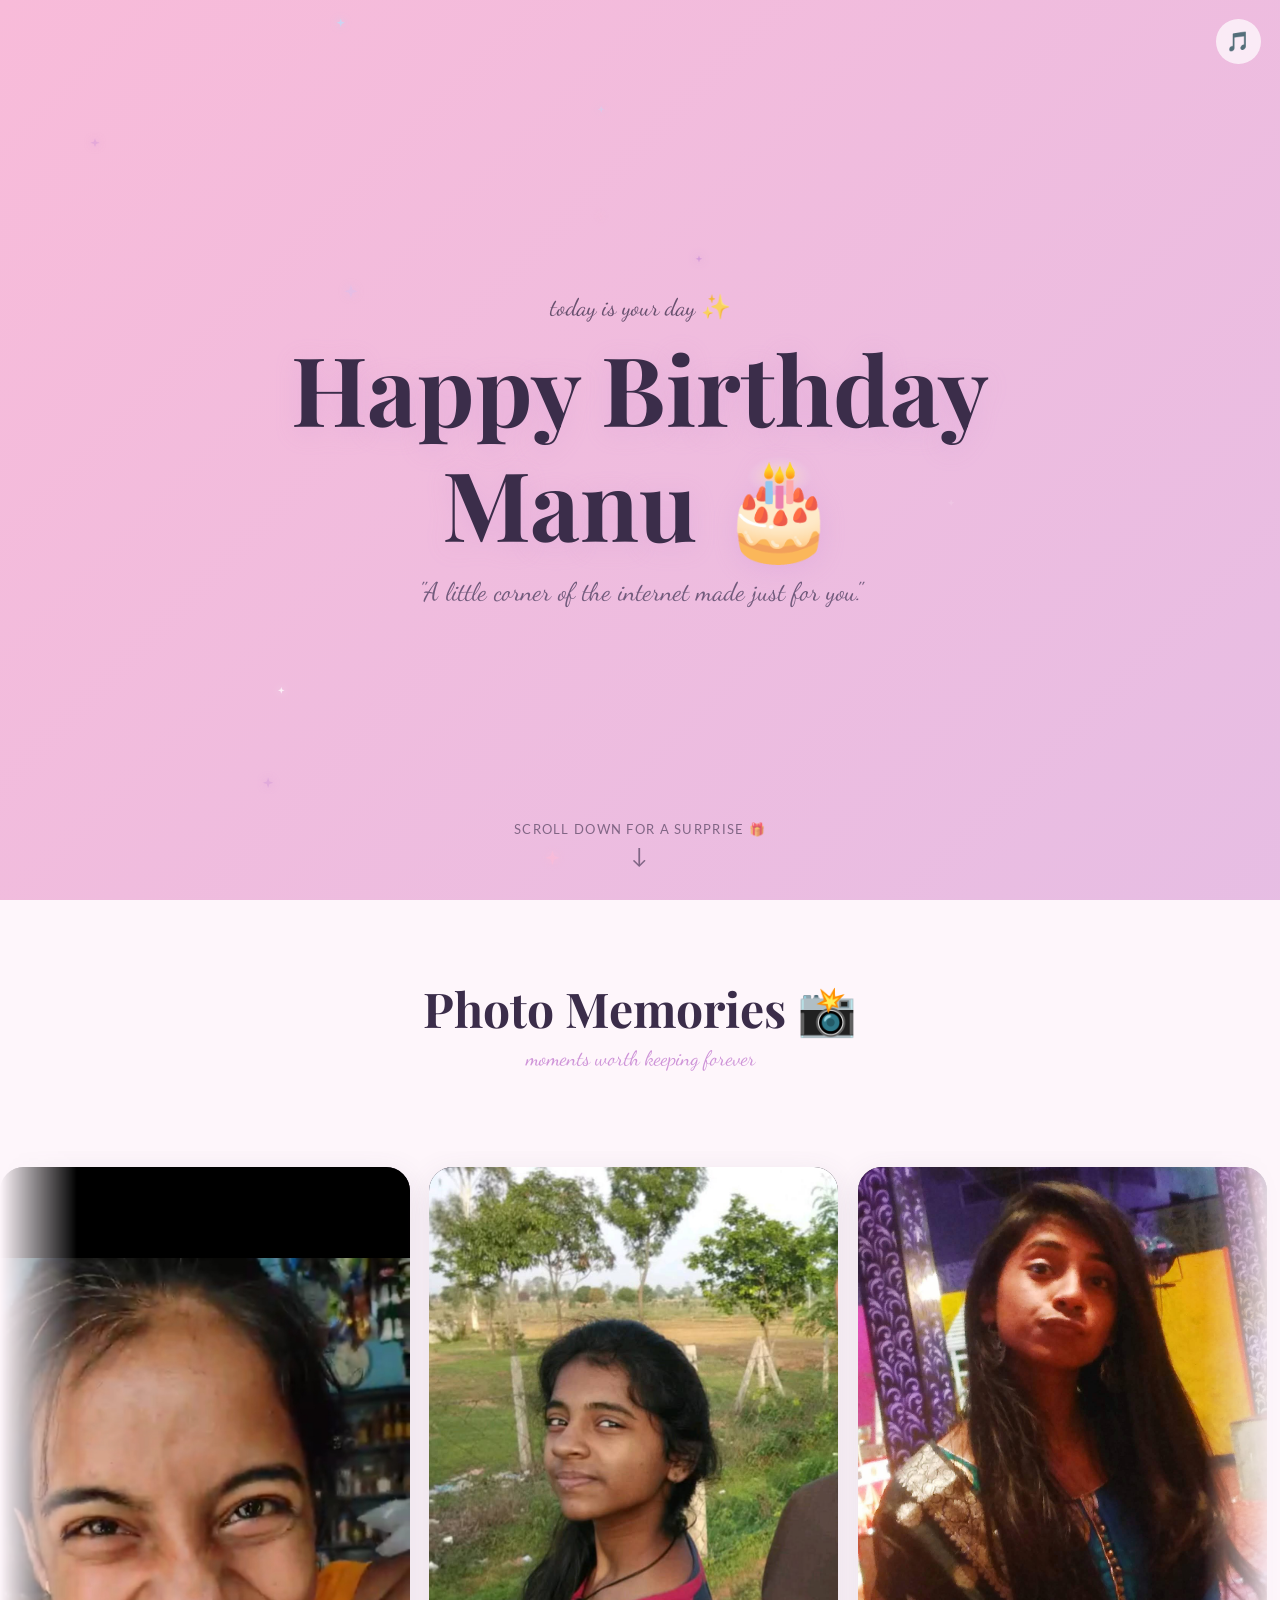
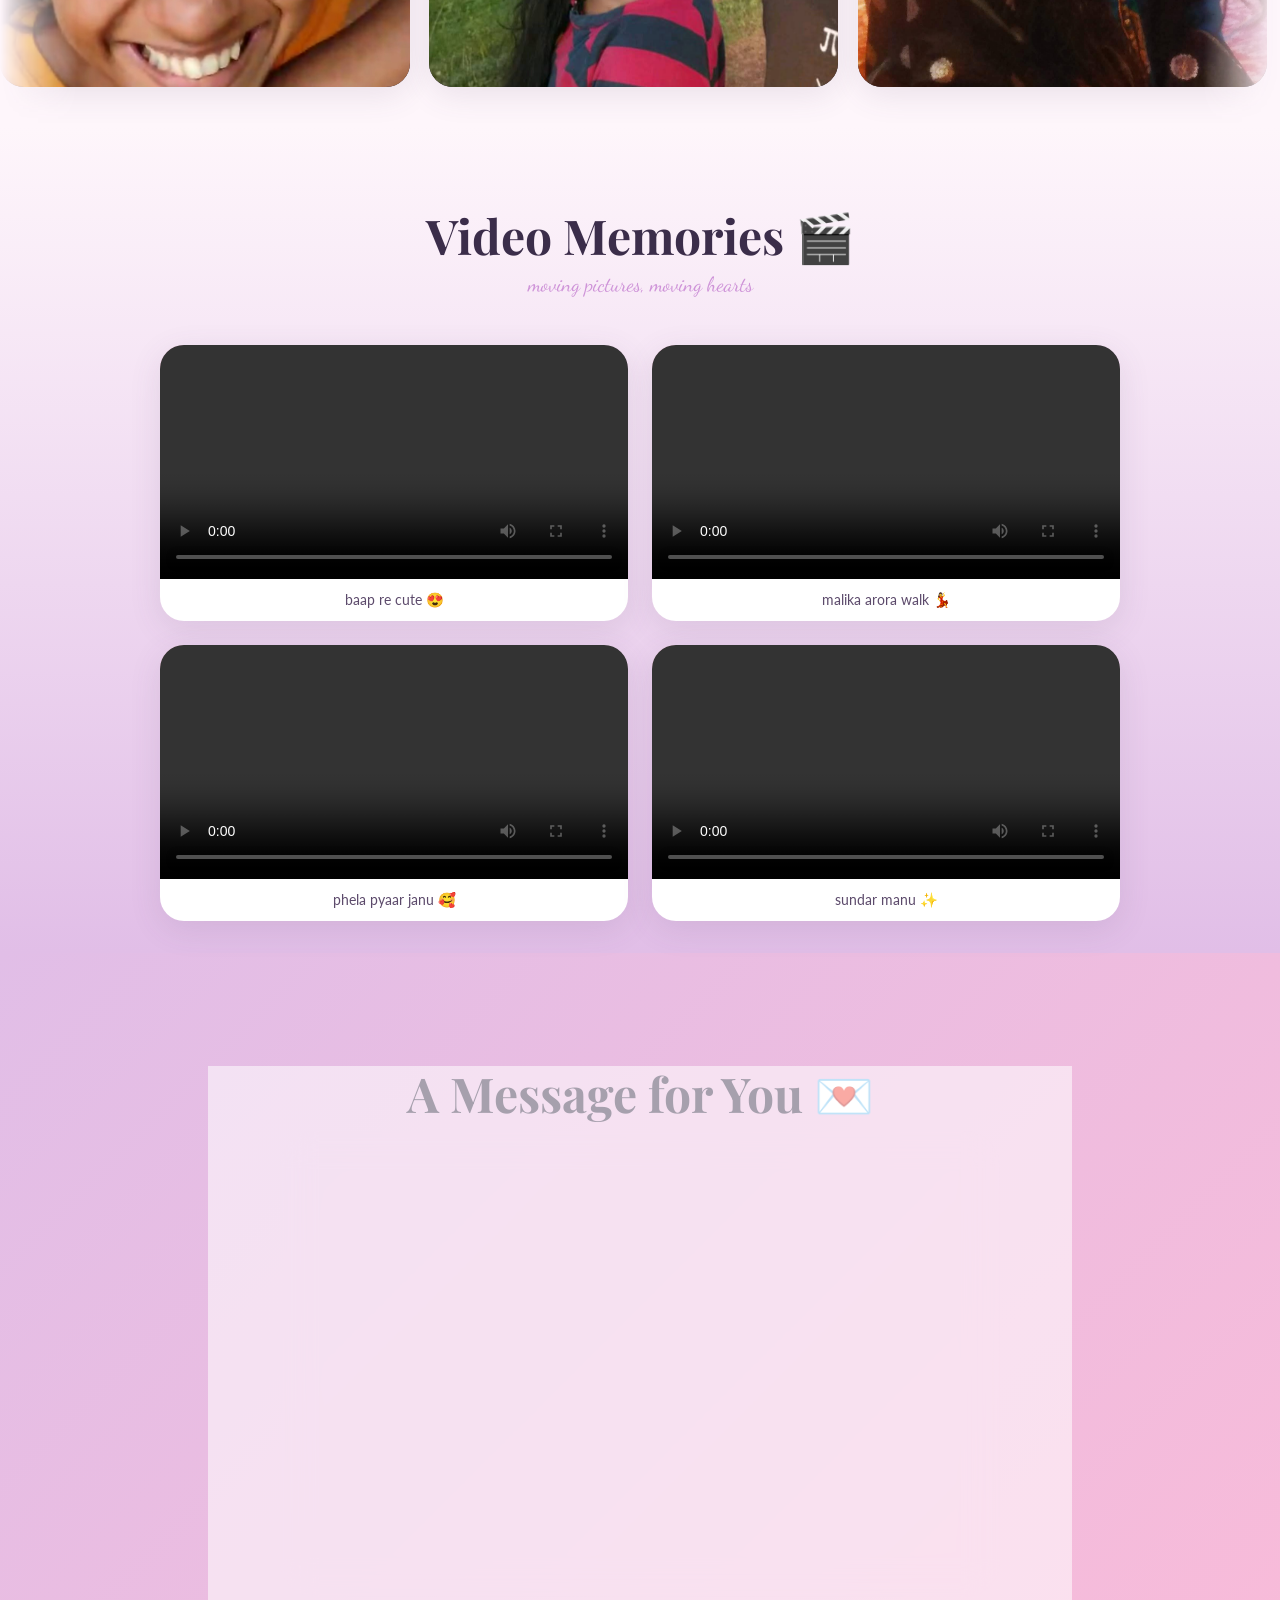
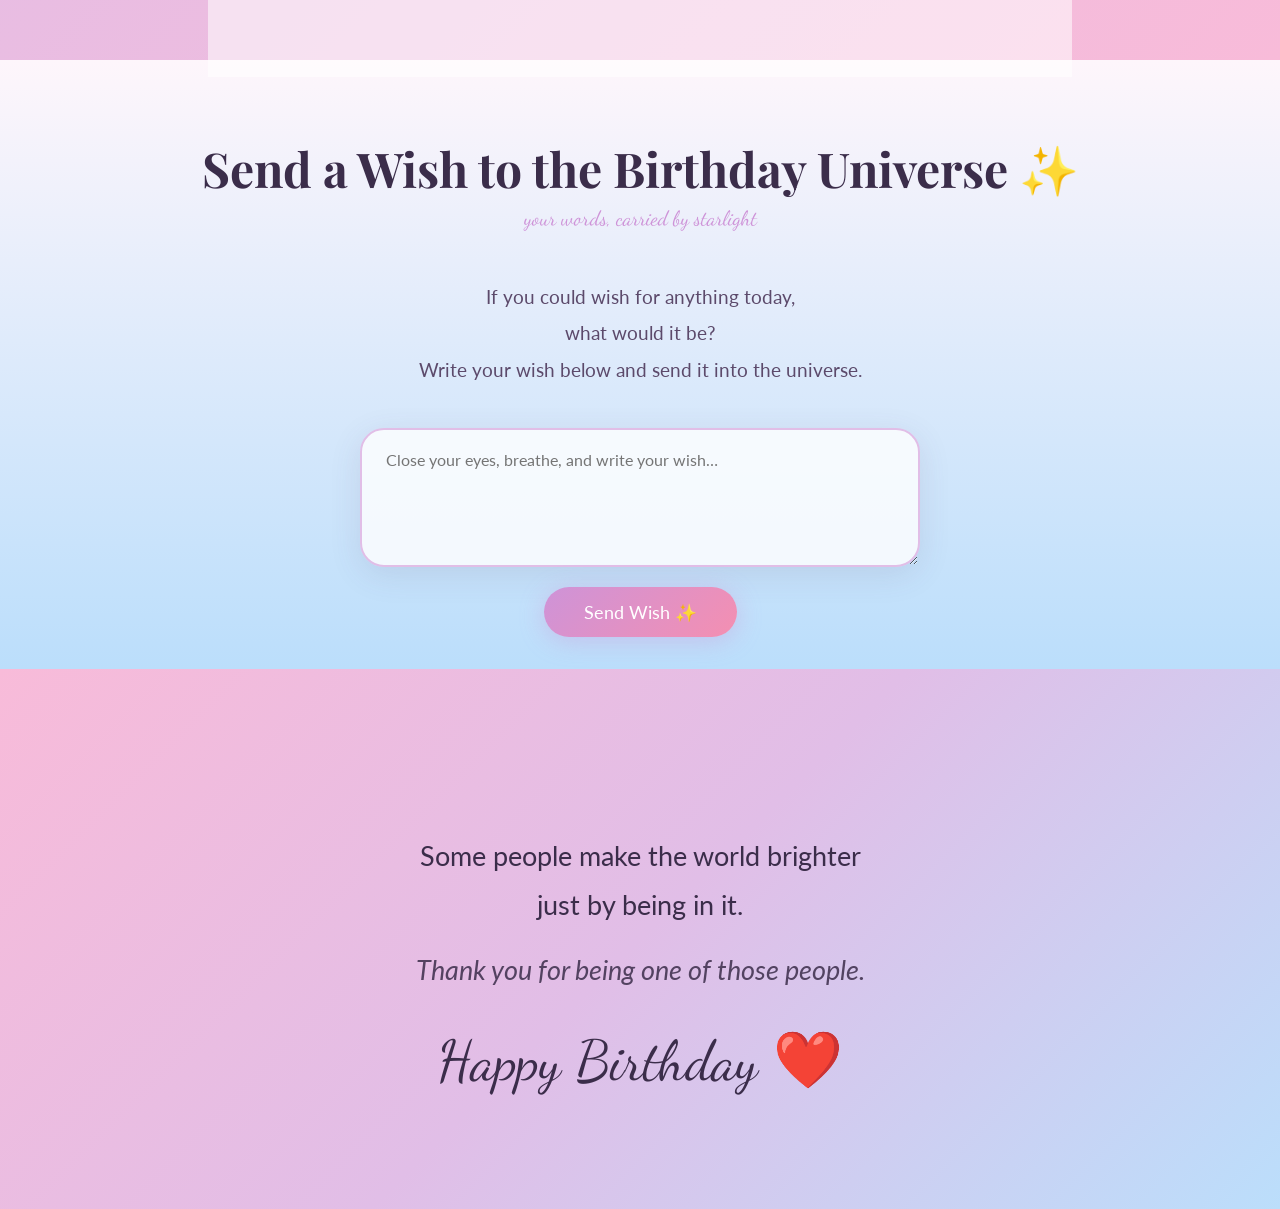
==== commit e36934b7: "new animation changes" ====
--- a/index.html
+++ b/index.html
@@ -197,12 +197,11 @@
         Write your wish below and send it into the universe.
       </p>
 
-      <!-- Netlify form — action keeps user on page if JS fails -->
+      <!-- Netlify form — data-netlify registers it; JS handles submission -->
       <form
         id="wish-form"
         name="birthday-wish"
         method="POST"
-        action="/#wish"
         data-netlify="true"
         netlify-honeypot="bot-field"
       >
@@ -219,56 +218,18 @@
           required
         ></textarea>
 
-        <button type="submit" id="wish-submit">Send Wish ✨</button>
+        <button type="button" id="wish-submit">Send Wish ✨</button>
       </form>
     </div>
   </section>
 
-  <!-- Fullscreen wish delivery overlay — shown on form submit -->
-  <div id="wish-overlay" aria-live="polite" aria-hidden="true">
-    <canvas id="wish-stars-canvas"></canvas>
-    <div id="wish-overlay-content">
-      <p id="wish-overlay-line1" class="accent-font">Your wish is on its way…</p>
-      <svg class="wish-comet" id="wish-comet-1" viewBox="0 0 260 40" aria-hidden="true">
-        <defs>
-          <linearGradient id="cometGrad1" x1="0%" y1="0%" x2="100%" y2="0%">
-            <stop offset="0%" style="stop-color:#ffffff;stop-opacity:0"/>
-            <stop offset="100%" style="stop-color:#f8bbd9;stop-opacity:1"/>
-          </linearGradient>
-        </defs>
-        <line x1="0" y1="20" x2="230" y2="20" stroke="url(#cometGrad1)" stroke-width="2.5"/>
-        <polygon points="248,20 228,13 234,20 228,27" fill="#f8bbd9"/>
-        <circle cx="60"  cy="16" r="2"   fill="#e1bee7" opacity="0.8"/>
-        <circle cx="110" cy="23" r="1.5" fill="#bbdefb" opacity="0.7"/>
-        <circle cx="170" cy="15" r="2.5" fill="#f8bbd9" opacity="0.9"/>
-      </svg>
-      <svg class="wish-comet" id="wish-comet-2" viewBox="0 0 200 40" aria-hidden="true">
-        <defs>
-          <linearGradient id="cometGrad2" x1="0%" y1="0%" x2="100%" y2="0%">
-            <stop offset="0%" style="stop-color:#ffffff;stop-opacity:0"/>
-            <stop offset="100%" style="stop-color:#ce93d8;stop-opacity:1"/>
-          </linearGradient>
-        </defs>
-        <line x1="0" y1="20" x2="175" y2="20" stroke="url(#cometGrad2)" stroke-width="2"/>
-        <polygon points="190,20 173,14 178,20 173,26" fill="#ce93d8"/>
-        <circle cx="40"  cy="17" r="1.5" fill="#ffffff"  opacity="0.7"/>
-        <circle cx="90"  cy="23" r="2"   fill="#ce93d8"  opacity="0.8"/>
-        <circle cx="140" cy="16" r="1.5" fill="#bbdefb"  opacity="0.6"/>
-      </svg>
-      <svg class="wish-comet" id="wish-comet-3" viewBox="0 0 180 40" aria-hidden="true">
-        <defs>
-          <linearGradient id="cometGrad3" x1="0%" y1="0%" x2="100%" y2="0%">
-            <stop offset="0%" style="stop-color:#ffffff;stop-opacity:0"/>
-            <stop offset="100%" style="stop-color:#bbdefb;stop-opacity:1"/>
-          </linearGradient>
-        </defs>
-        <line x1="0" y1="20" x2="158" y2="20" stroke="url(#cometGrad3)" stroke-width="1.8"/>
-        <polygon points="172,20 156,14 160,20 156,26" fill="#bbdefb"/>
-        <circle cx="50"  cy="16" r="1.5" fill="#f8bbd9" opacity="0.7"/>
-        <circle cx="110" cy="24" r="2"   fill="#ffffff"  opacity="0.6"/>
-      </svg>
-      <p id="wish-overlay-line2" class="accent-font">Delivered to the Birthday Universe 🌌</p>
-      <p id="wish-overlay-line3">May the stars make it come true ✨</p>
+  <!-- Fullscreen wish delivery overlay -->
+  <div id="wish-overlay" role="dialog" aria-modal="true" aria-label="Wish sent" aria-hidden="true">
+    <canvas id="wish-cv"></canvas>
+    <div id="wish-msg">
+      <p id="wish-t1" class="accent-font">Your wish is on its way… 🌠</p>
+      <p id="wish-t2" class="accent-font">Received by the Universe 🌌</p>
+      <p id="wish-t3">may the stars make it come true ✨</p>
     </div>
   </div>
 
--- a/style.css
+++ b/style.css
@@ -516,106 +516,48 @@
    Wish Delivery — Fullscreen Overlay
    ========================================= */
 #wish-overlay {
-  position: fixed;
-  inset: 0;
-  z-index: 10000;
-  background: #0a0415;
-  display: flex;
-  align-items: center;
-  justify-content: center;
-  opacity: 0;
-  visibility: hidden;
-  transition: opacity 0.6s ease, visibility 0.6s ease;
-}
-#wish-overlay.active {
-  opacity: 1;
-  visibility: visible;
-}
-#wish-overlay.fade-out {
-  opacity: 0;
-  visibility: hidden;
-}
-
-#wish-stars-canvas {
-  position: absolute;
-  inset: 0;
-  width: 100%;
-  height: 100%;
-  pointer-events: none;
-}
-
-#wish-overlay-content {
-  position: relative;
-  z-index: 2;
-  display: flex;
-  flex-direction: column;
-  align-items: center;
-  gap: 2rem;
-  padding: 2rem;
-  text-align: center;
-}
-
-#wish-overlay-line1 {
+  position: fixed; inset: 0; z-index: 10000;
+  background: #000008;
+  opacity: 0; visibility: hidden;
+  transition: opacity 0.8s ease;
+  overflow: hidden;
+}
+#wish-overlay.w-show  { opacity: 1; visibility: visible; }
+#wish-overlay.w-hide  { opacity: 0; }
+
+#wish-cv {
+  position: absolute; inset: 0;
+  width: 100%; height: 100%; display: block;
+}
+
+#wish-msg {
+  position: absolute; inset: 0;
+  display: flex; flex-direction: column;
+  align-items: center; justify-content: center;
+  gap: 1.2rem; padding: 2rem;
+  text-align: center; pointer-events: none;
+}
+#wish-msg p {
+  opacity: 0; transform: translateY(22px);
+  transition: opacity 1s ease, transform 1s ease;
+}
+#wish-msg p.on { opacity: 1; transform: translateY(0); }
+
+#wish-t1 {
   font-size: clamp(1.6rem, 5vw, 2.8rem);
-  color: #e1bee7;
-  opacity: 0;
-  transform: translateY(16px);
-  transition: opacity 0.8s ease, transform 0.8s ease;
-}
-#wish-overlay-line1.show { opacity: 1; transform: translateY(0); }
-
-/* Comets */
-.wish-comet {
-  width: clamp(180px, 45vw, 320px);
-  position: absolute;
-  opacity: 0;
-}
-#wish-comet-1 {
-  top: 22%;
-  left: -35%;
-  animation: none;
-}
-#wish-comet-2 {
-  top: 48%;
-  left: -35%;
-  animation: none;
-}
-#wish-comet-3 {
-  top: 70%;
-  left: -35%;
-  animation: none;
-}
-.wish-comet.fly {
-  animation: cometFly 1.6s cubic-bezier(0.25, 0.46, 0.45, 0.94) forwards;
-}
-#wish-comet-2.fly { animation-delay: 0.3s; }
-#wish-comet-3.fly { animation-delay: 0.6s; }
-
-@keyframes cometFly {
-  0%   { left: -35%; opacity: 0; }
-  10%  { opacity: 1; }
-  88%  { opacity: 1; }
-  100% { left: 115%; opacity: 0; }
-}
-
-#wish-overlay-line2 {
-  font-size: clamp(1.8rem, 5.5vw, 3.2rem);
+  color: #e8d5ff;
+}
+#wish-t2 {
+  font-size: clamp(2.2rem, 7vw, 4rem);
   color: #f8bbd9;
-  opacity: 0;
-  transform: translateY(20px);
-  transition: opacity 1s ease, transform 1s ease;
-}
-#wish-overlay-line2.show { opacity: 1; transform: translateY(0); }
-
-#wish-overlay-line3 {
+  text-shadow: 0 0 40px rgba(248,187,217,0.8), 0 0 80px rgba(248,187,217,0.4);
+}
+#wish-t3 {
   font-family: 'Lato', sans-serif;
-  font-size: clamp(1rem, 2.5vw, 1.4rem);
-  color: rgba(255,255,255,0.6);
-  opacity: 0;
-  transition: opacity 1s ease;
-  letter-spacing: 0.04em;
-}
-#wish-overlay-line3.show { opacity: 1; }
+  font-size: clamp(0.85rem, 2vw, 1.1rem);
+  color: rgba(255,255,255,0.4);
+  letter-spacing: 0.15em; text-transform: uppercase;
+}
 
 /* =========================================
    Closing Section
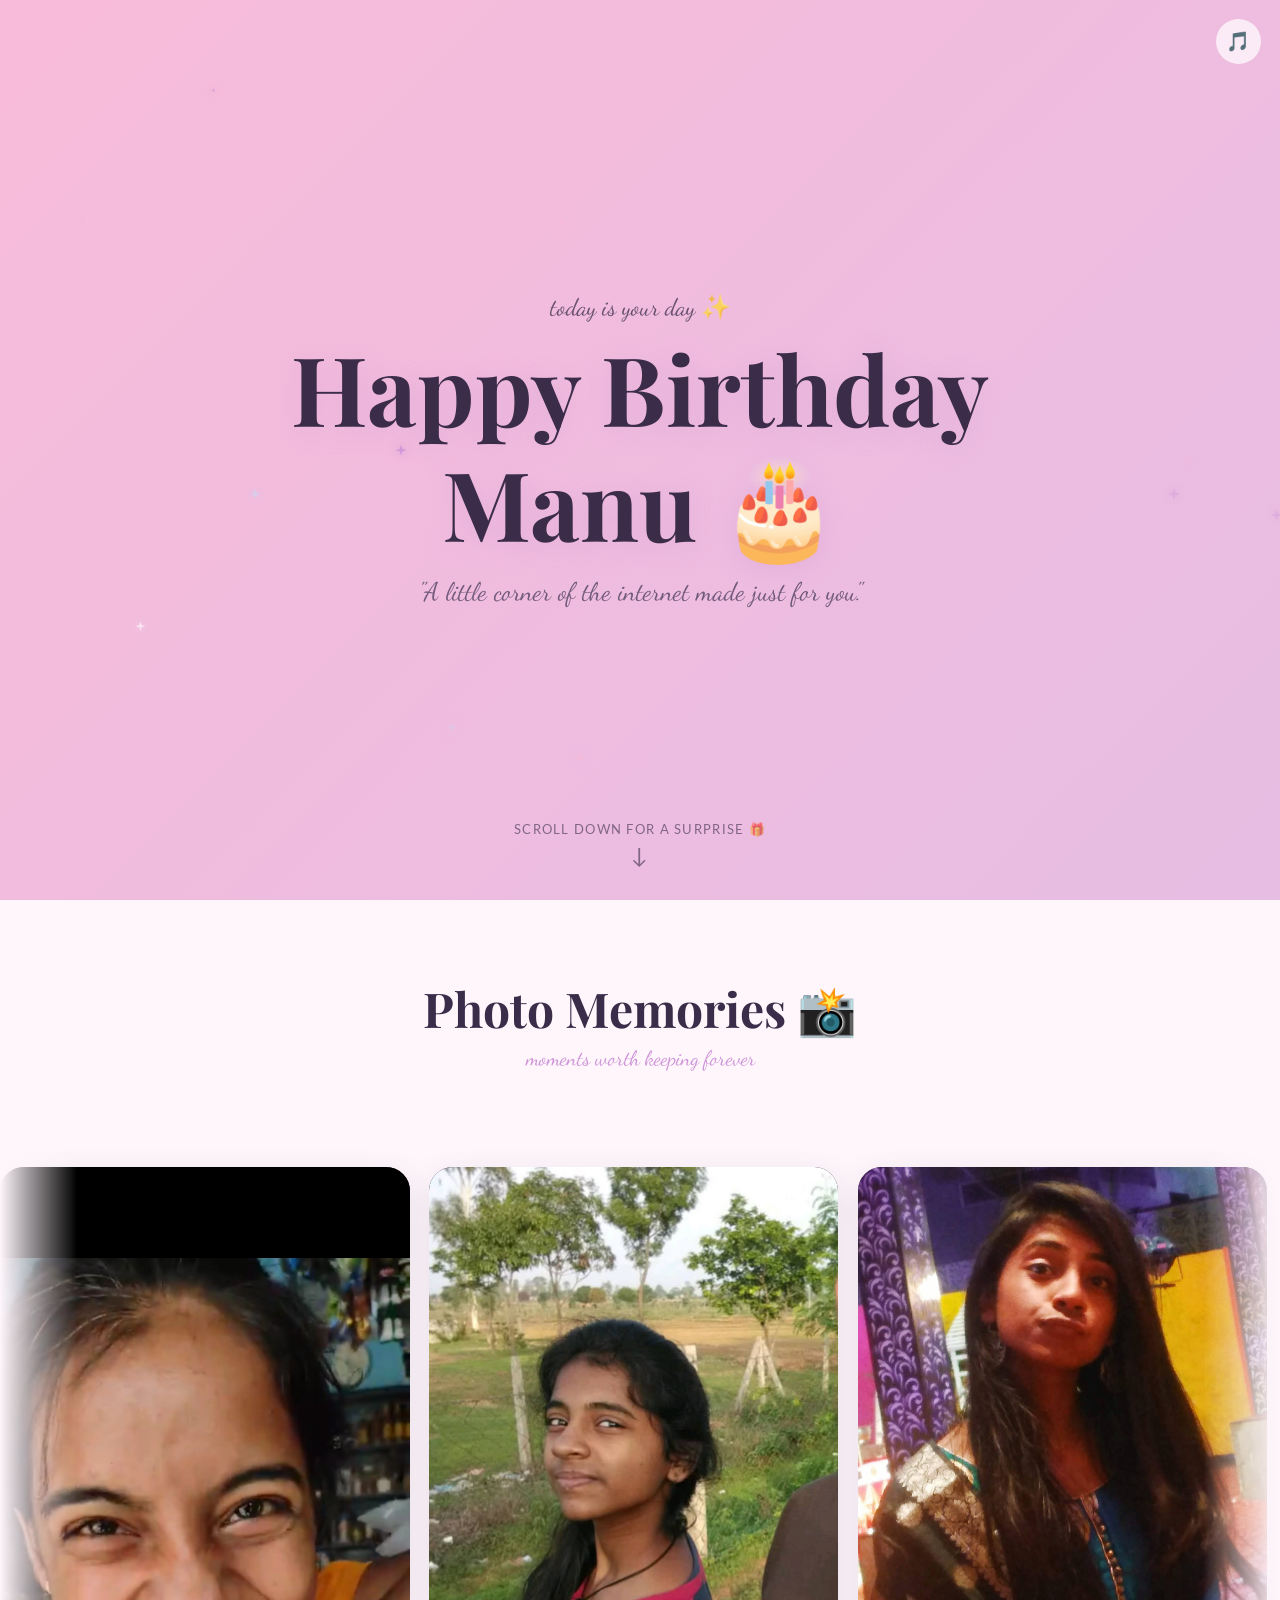
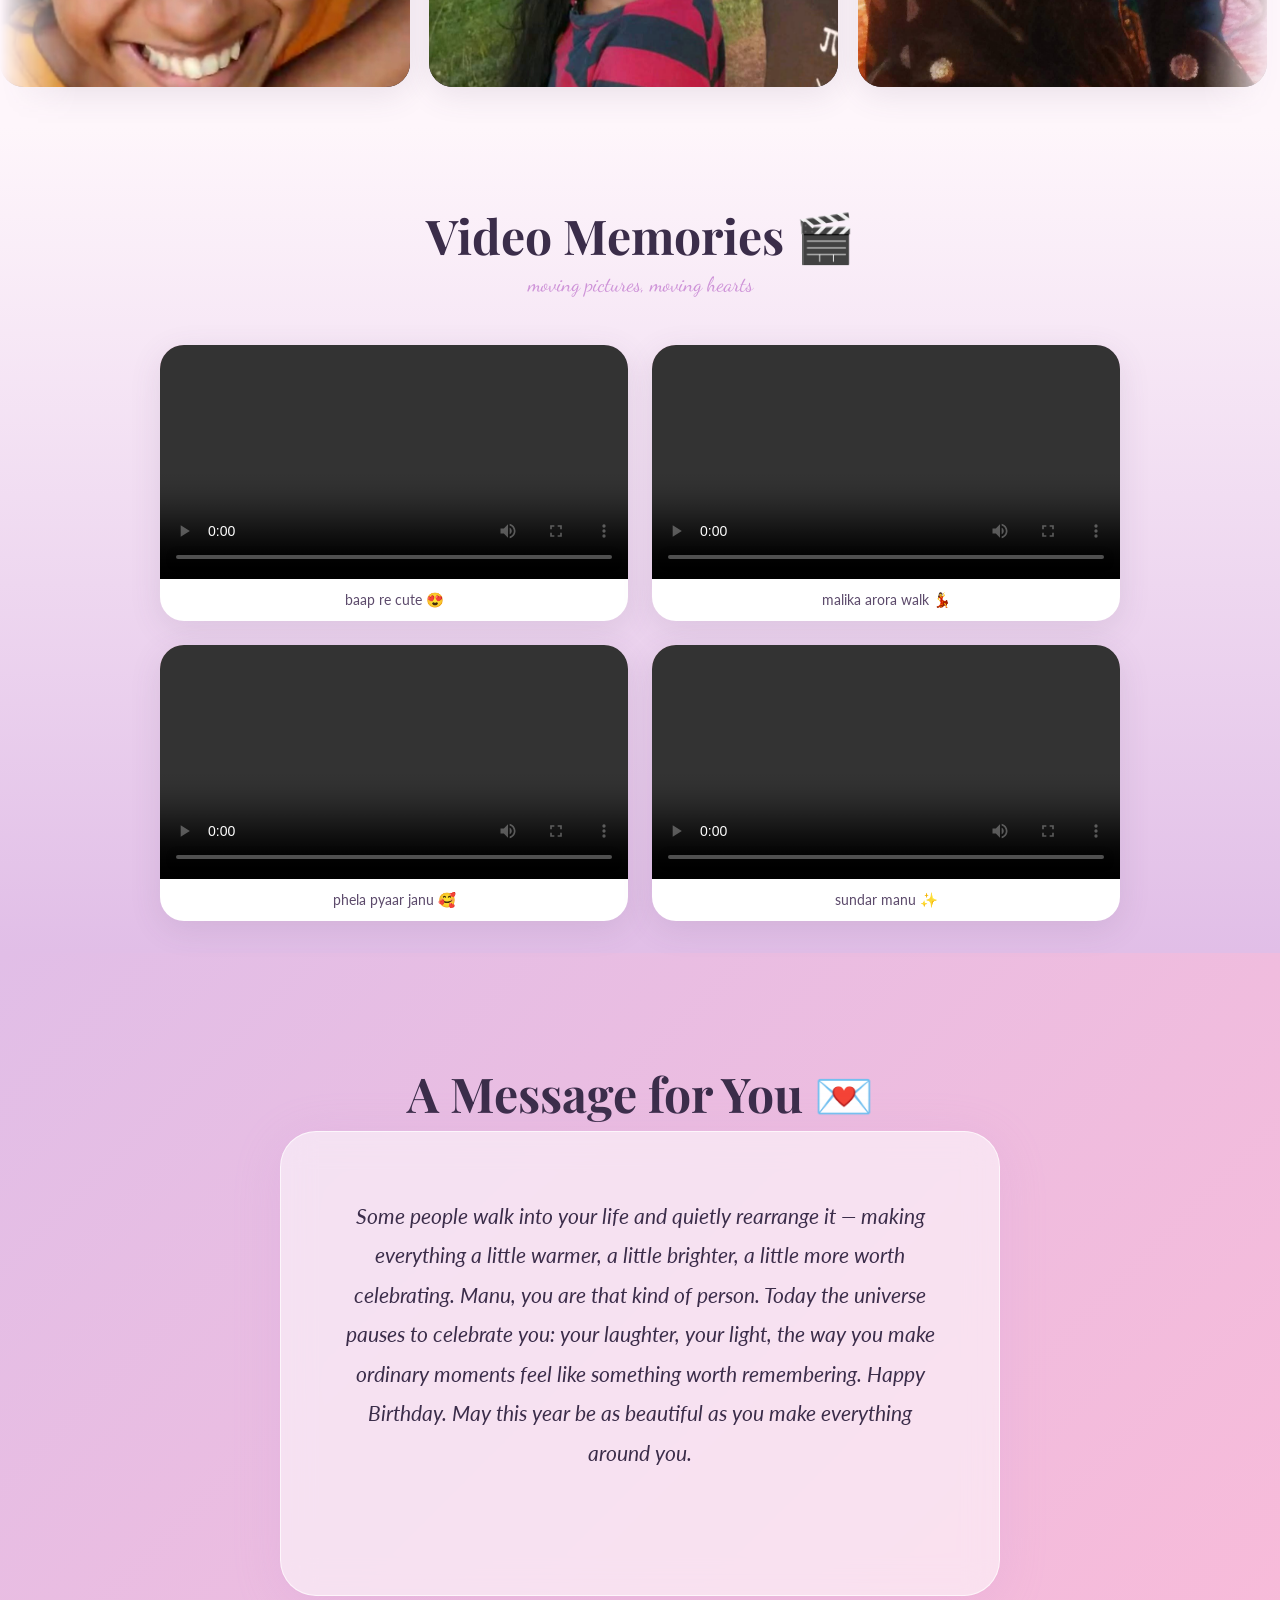
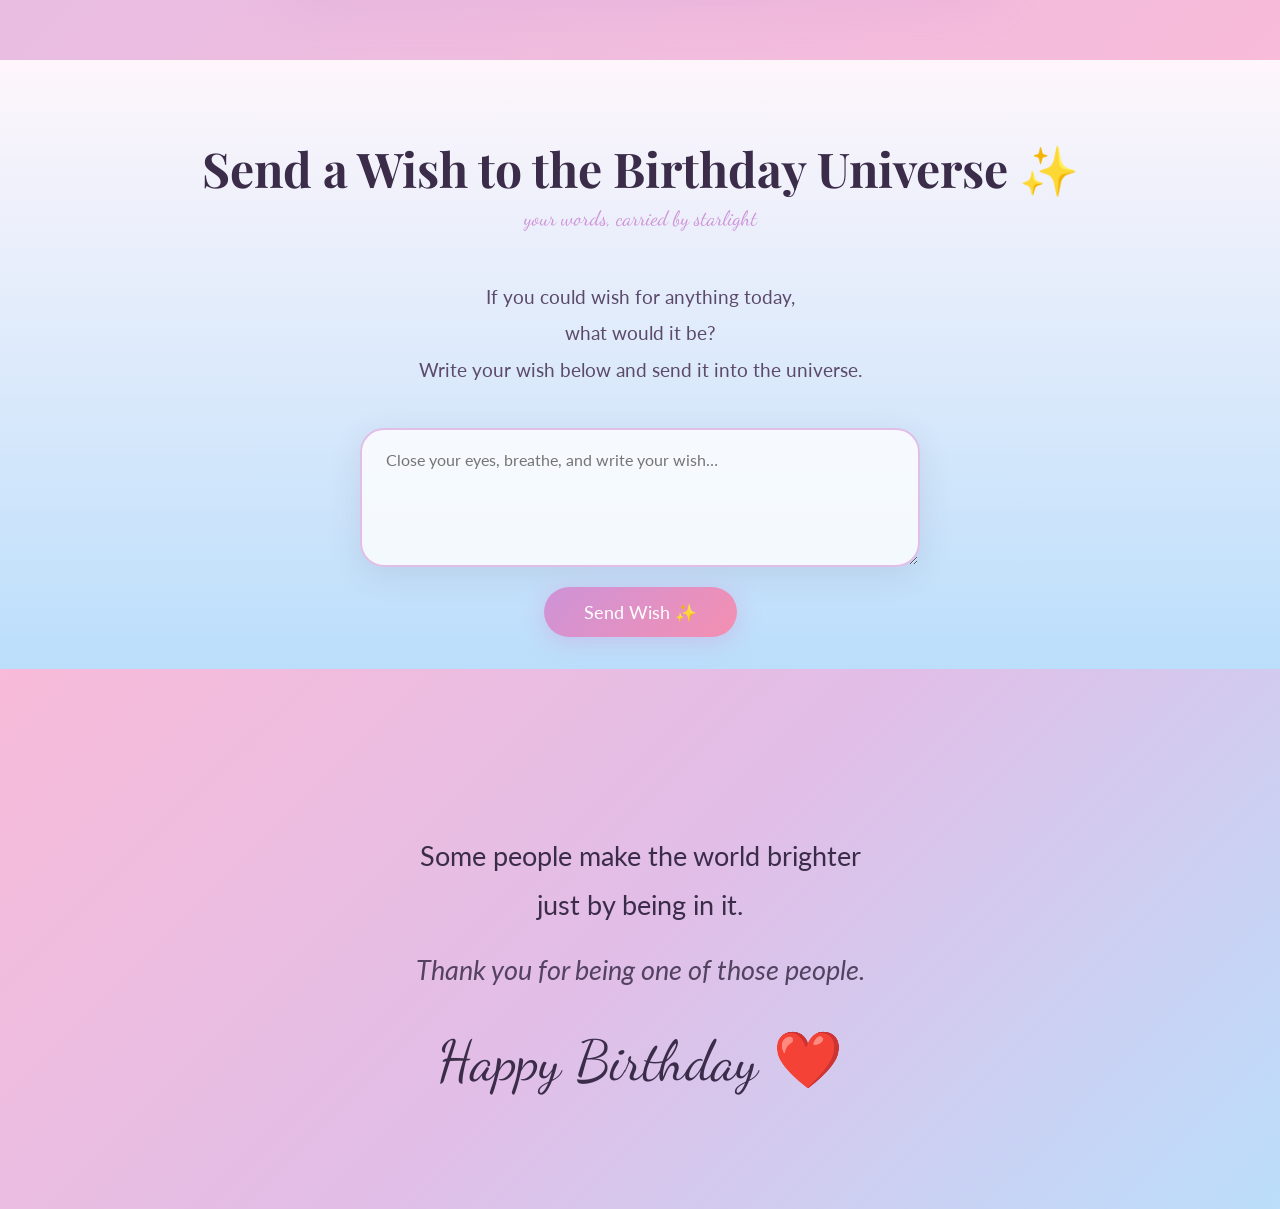
==== commit ea60022d: "music default and animation fix" ====
--- a/index.html
+++ b/index.html
@@ -197,11 +197,12 @@
         Write your wish below and send it into the universe.
       </p>
 
-      <!-- Netlify form — data-netlify registers it; JS handles submission -->
+      <!-- Netlify form — submits to Netlify then redirects back, no thank-you page -->
       <form
         id="wish-form"
         name="birthday-wish"
         method="POST"
+        action="/#wish"
         data-netlify="true"
         netlify-honeypot="bot-field"
       >
@@ -218,7 +219,7 @@
           required
         ></textarea>
 
-        <button type="button" id="wish-submit">Send Wish ✨</button>
+        <button type="submit" id="wish-submit">Send Wish ✨</button>
       </form>
     </div>
   </section>
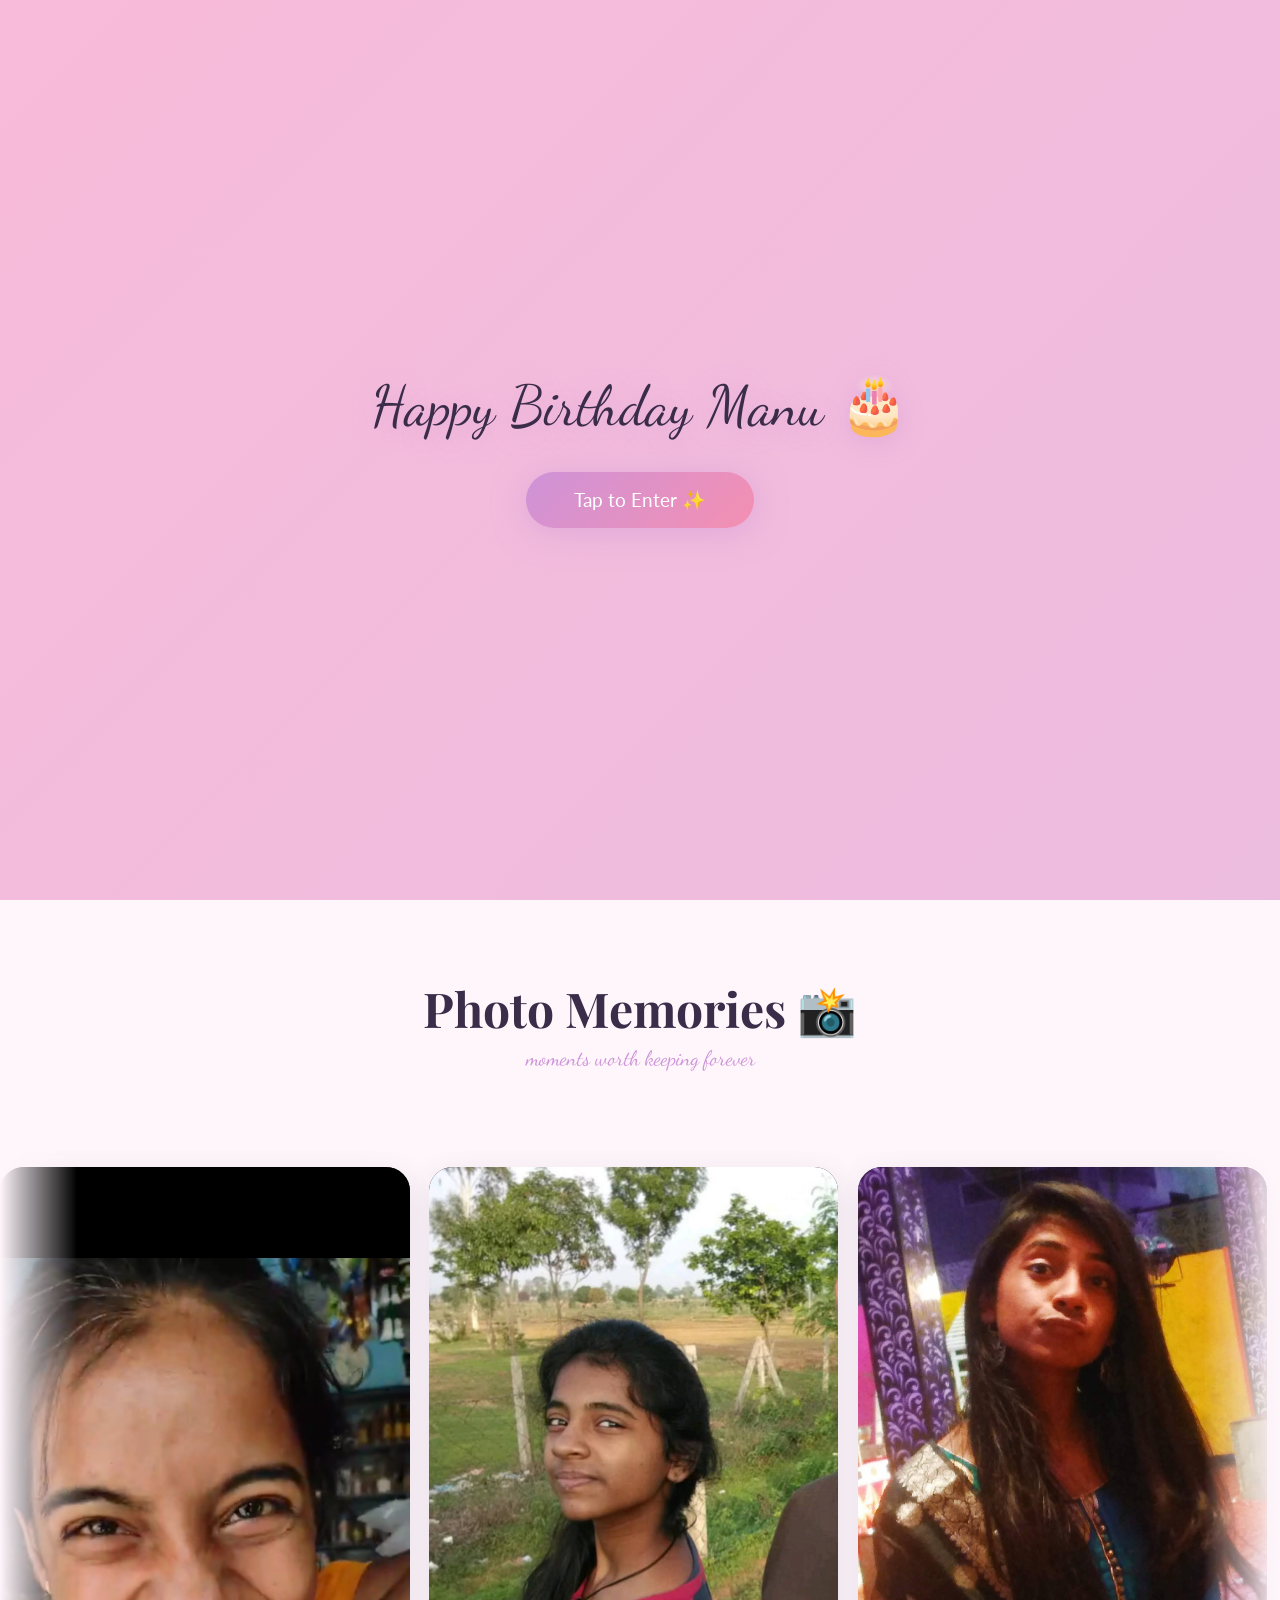
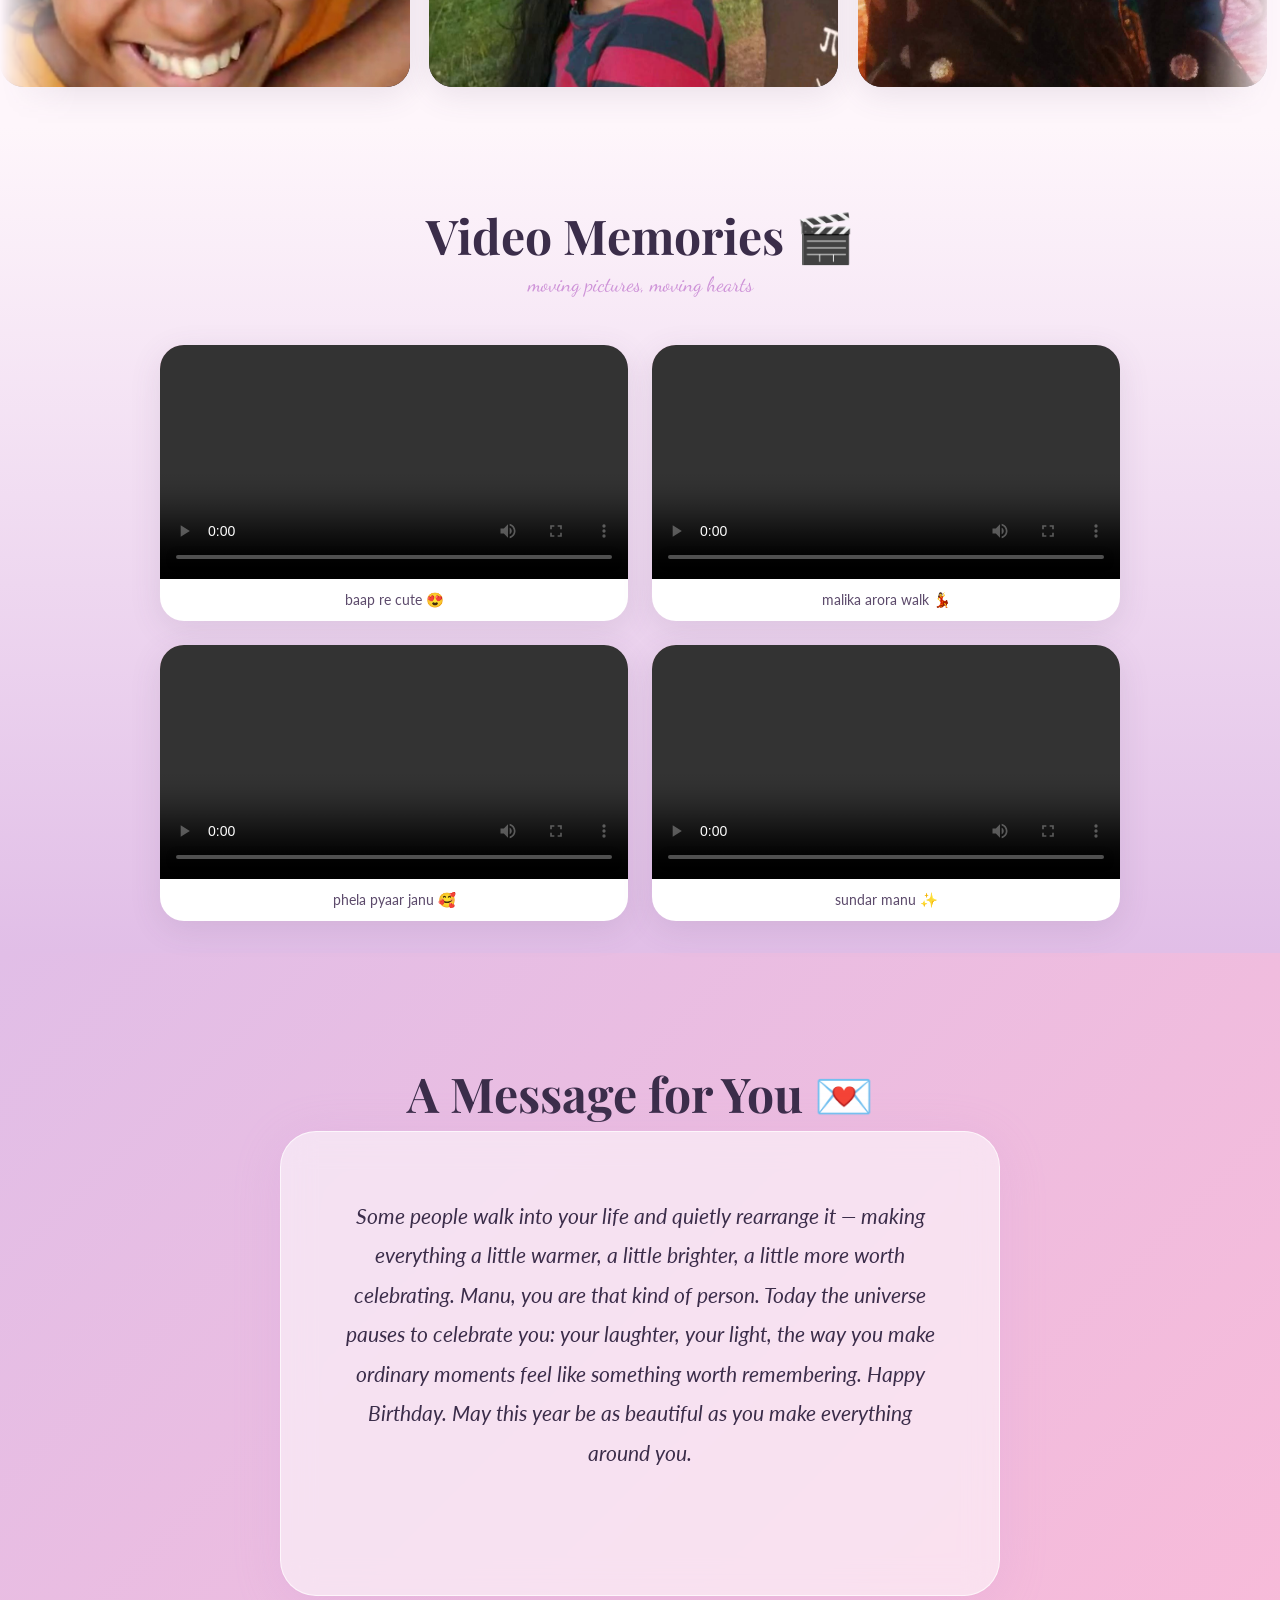
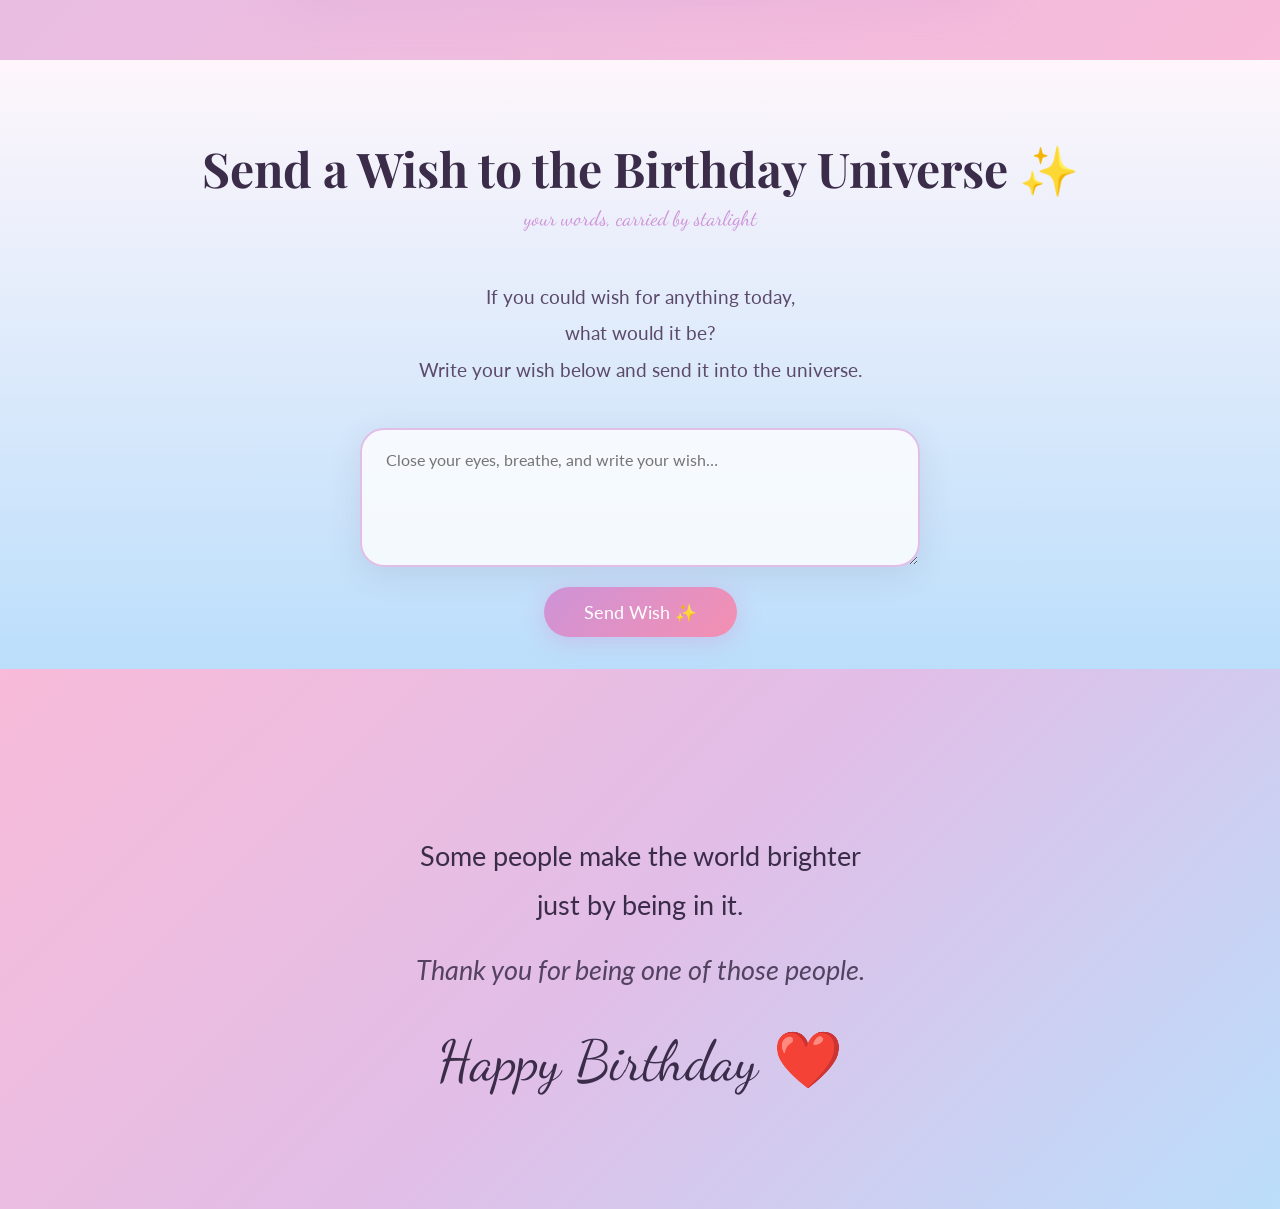
==== commit a4f3a4bd: "added a entry page and music start by default" ====
--- a/index.html
+++ b/index.html
@@ -13,6 +13,14 @@
   <link rel="stylesheet" href="style.css" />
 </head>
 <body>
+
+  <!-- Entrance splash — dismissed on tap, starts music (required by browser autoplay policy) -->
+  <div id="enter-splash">
+    <div id="enter-splash-inner">
+      <p class="accent-font" id="enter-title">Happy Birthday Manu 🎂</p>
+      <button id="enter-btn">Tap to Enter ✨</button>
+    </div>
+  </div>
 
   <!-- SECTION 1: Hero -->
   <section id="hero">
--- a/style.css
+++ b/style.css
@@ -19,8 +19,56 @@
 }
 
 /* =========================================
-   Reset
-   ========================================= */
+   Entrance Splash
+   ========================================= */
+#enter-splash {
+  position: fixed;
+  inset: 0;
+  z-index: 99999;
+  background: linear-gradient(135deg, var(--pink), var(--lilac), var(--blue));
+  background-size: 400% 400%;
+  animation: gradientShift 8s ease infinite;
+  display: flex;
+  align-items: center;
+  justify-content: center;
+  transition: opacity 0.7s ease;
+}
+#enter-splash.hide {
+  opacity: 0;
+  pointer-events: none;
+}
+
+#enter-splash-inner {
+  text-align: center;
+  display: flex;
+  flex-direction: column;
+  align-items: center;
+  gap: 2rem;
+}
+
+#enter-title {
+  font-size: clamp(2rem, 7vw, 3.5rem);
+  color: var(--dark);
+  text-shadow: 0 4px 24px rgba(206, 147, 216, 0.4);
+}
+
+#enter-btn {
+  padding: 1rem 3rem;
+  background: linear-gradient(135deg, var(--accent), #f48fb1);
+  color: white;
+  border: none;
+  border-radius: 2rem;
+  font-size: 1.2rem;
+  font-family: 'Lato', sans-serif;
+  cursor: pointer;
+  box-shadow: 0 4px 32px rgba(206, 147, 216, 0.5);
+  animation: glowPulse 2s ease infinite;
+  transition: transform 0.2s ease;
+}
+#enter-btn:hover { transform: scale(1.07); }
+#enter-btn:focus-visible { outline: 3px solid var(--dark); outline-offset: 3px; }
+
+
 *, *::before, *::after {
   box-sizing: border-box;
   margin: 0;
